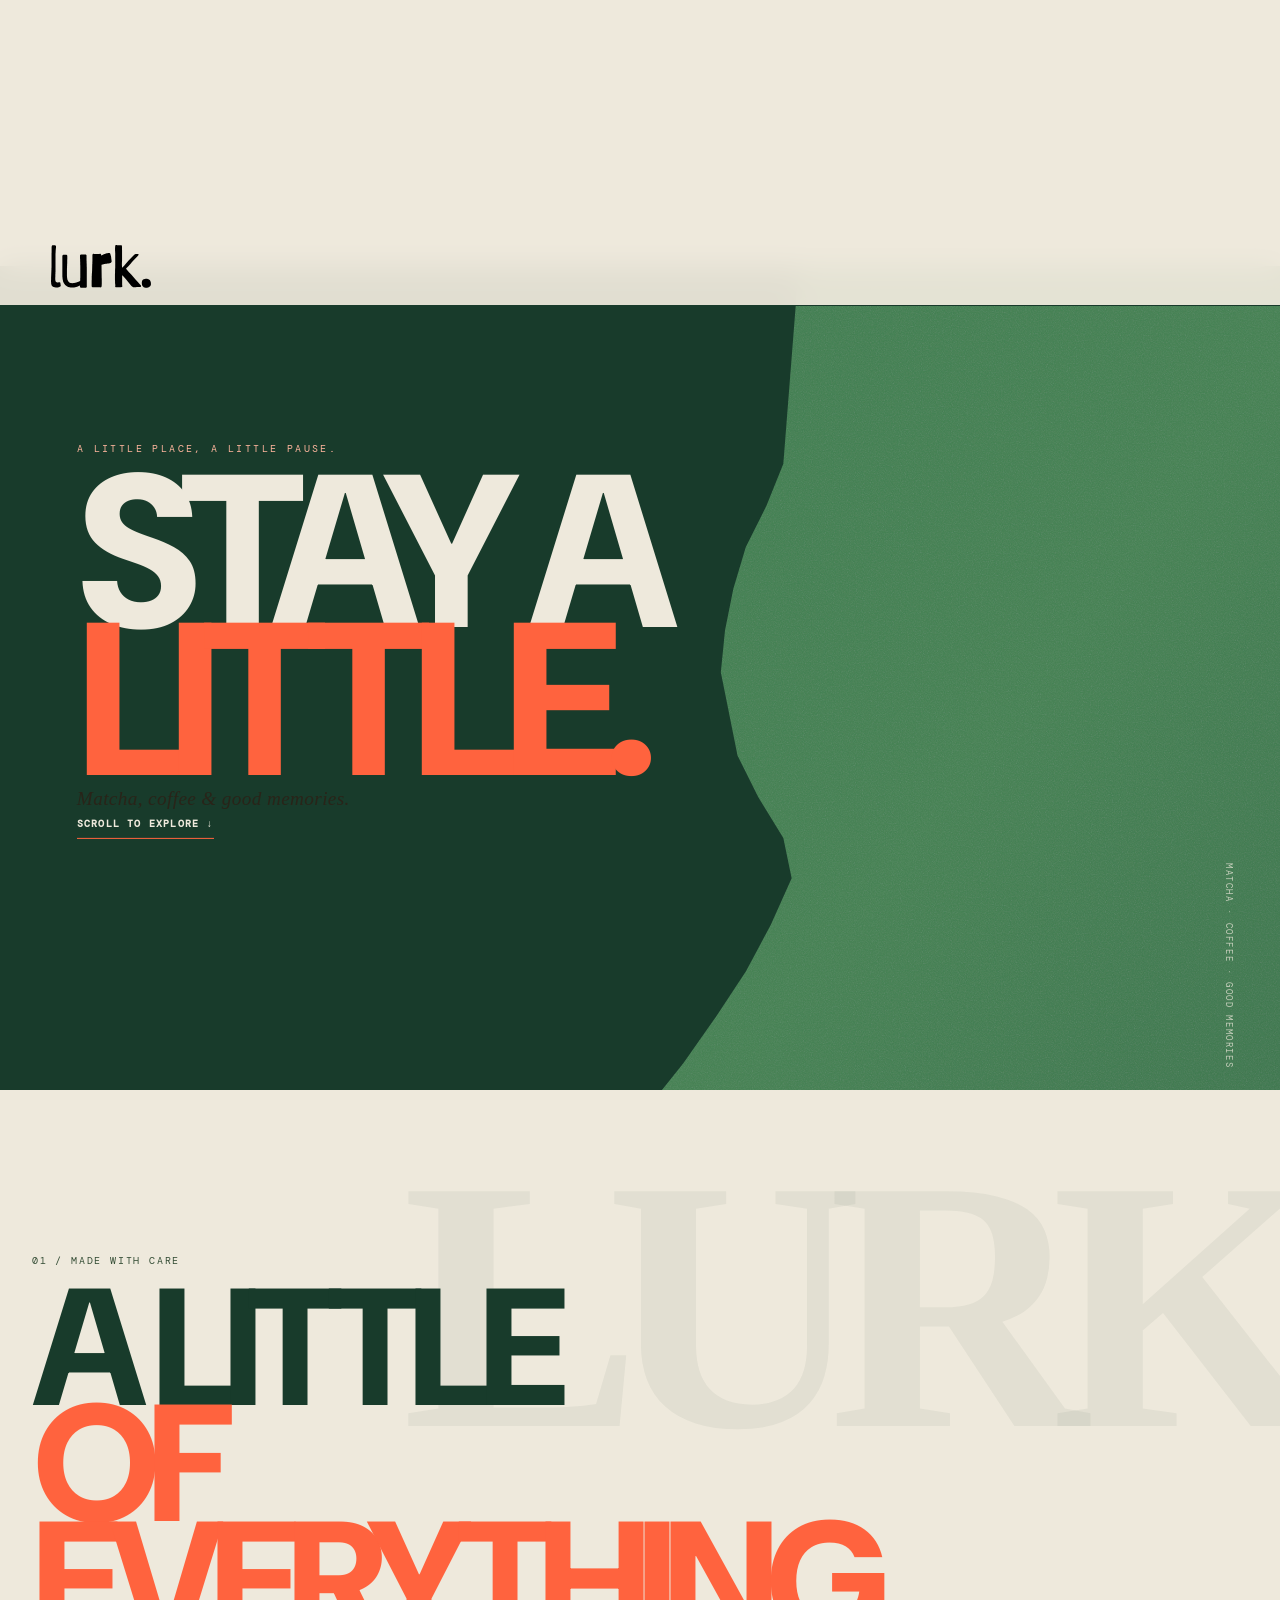
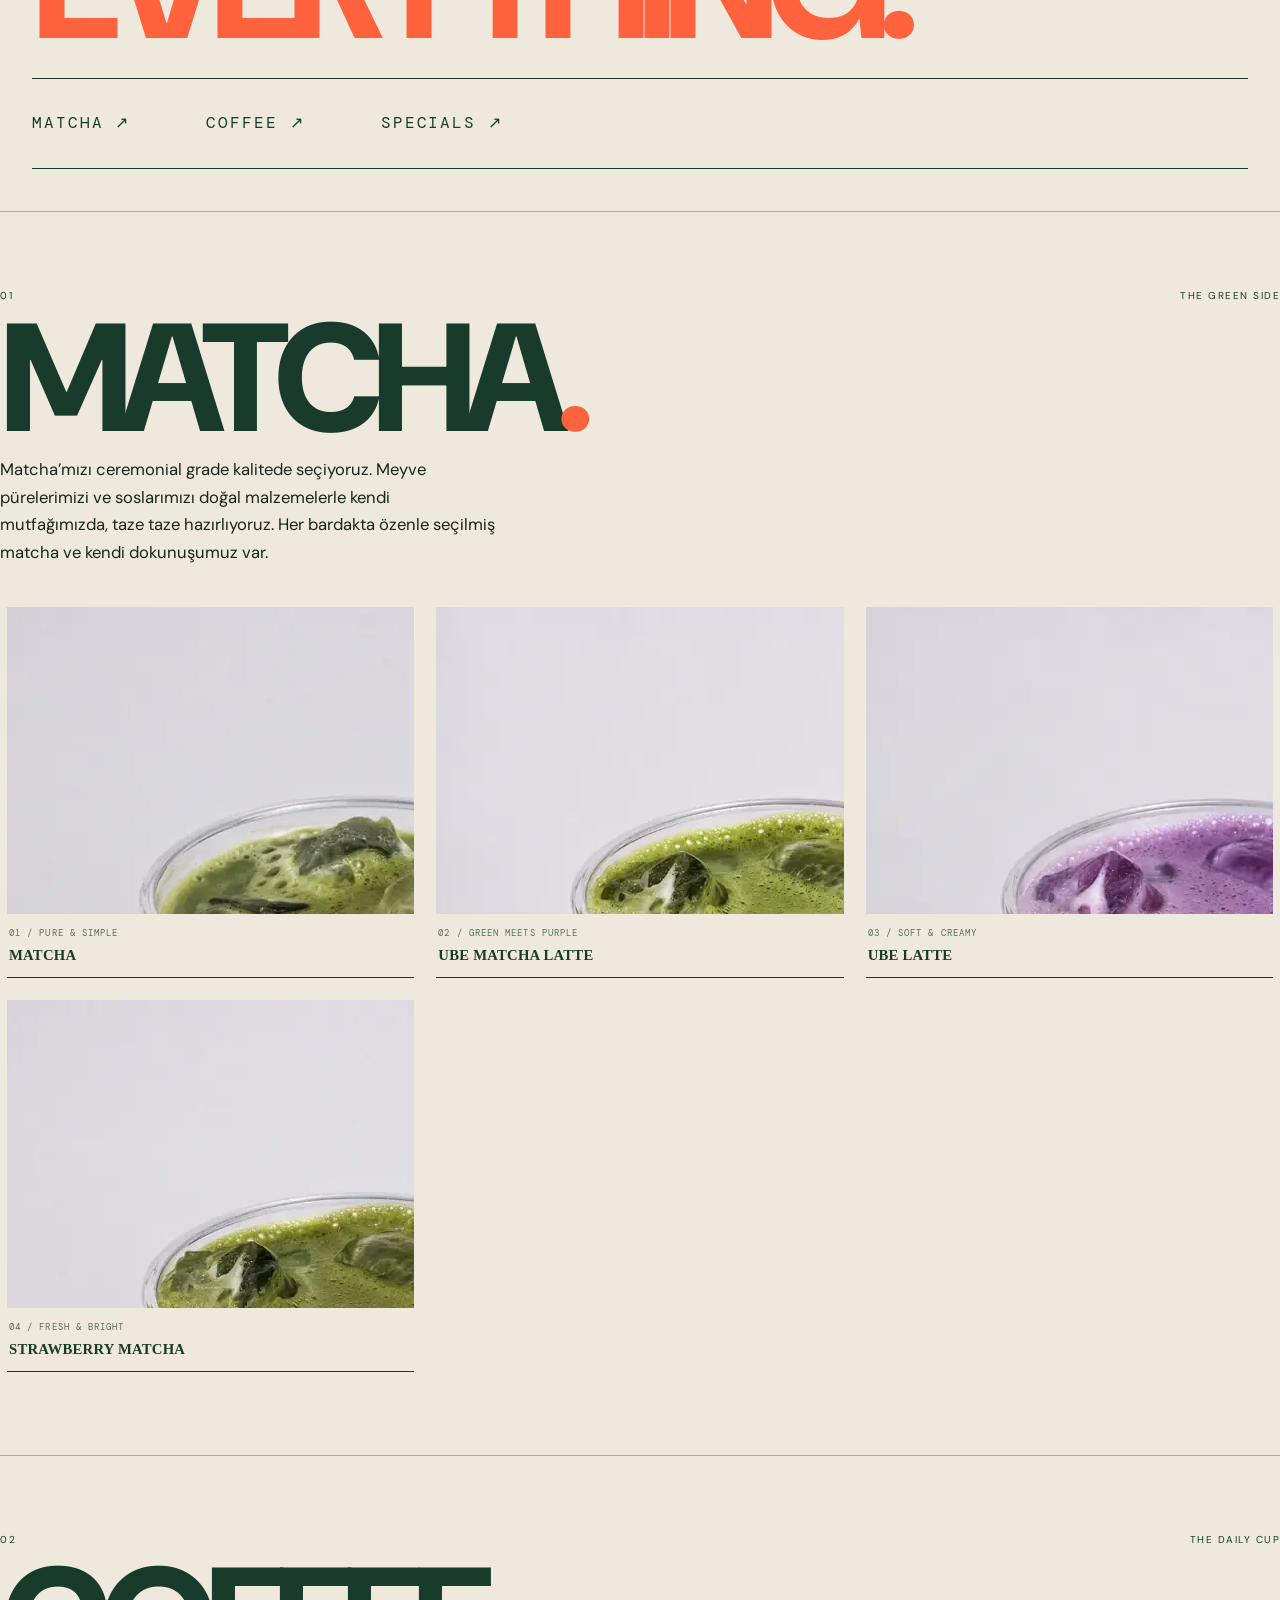
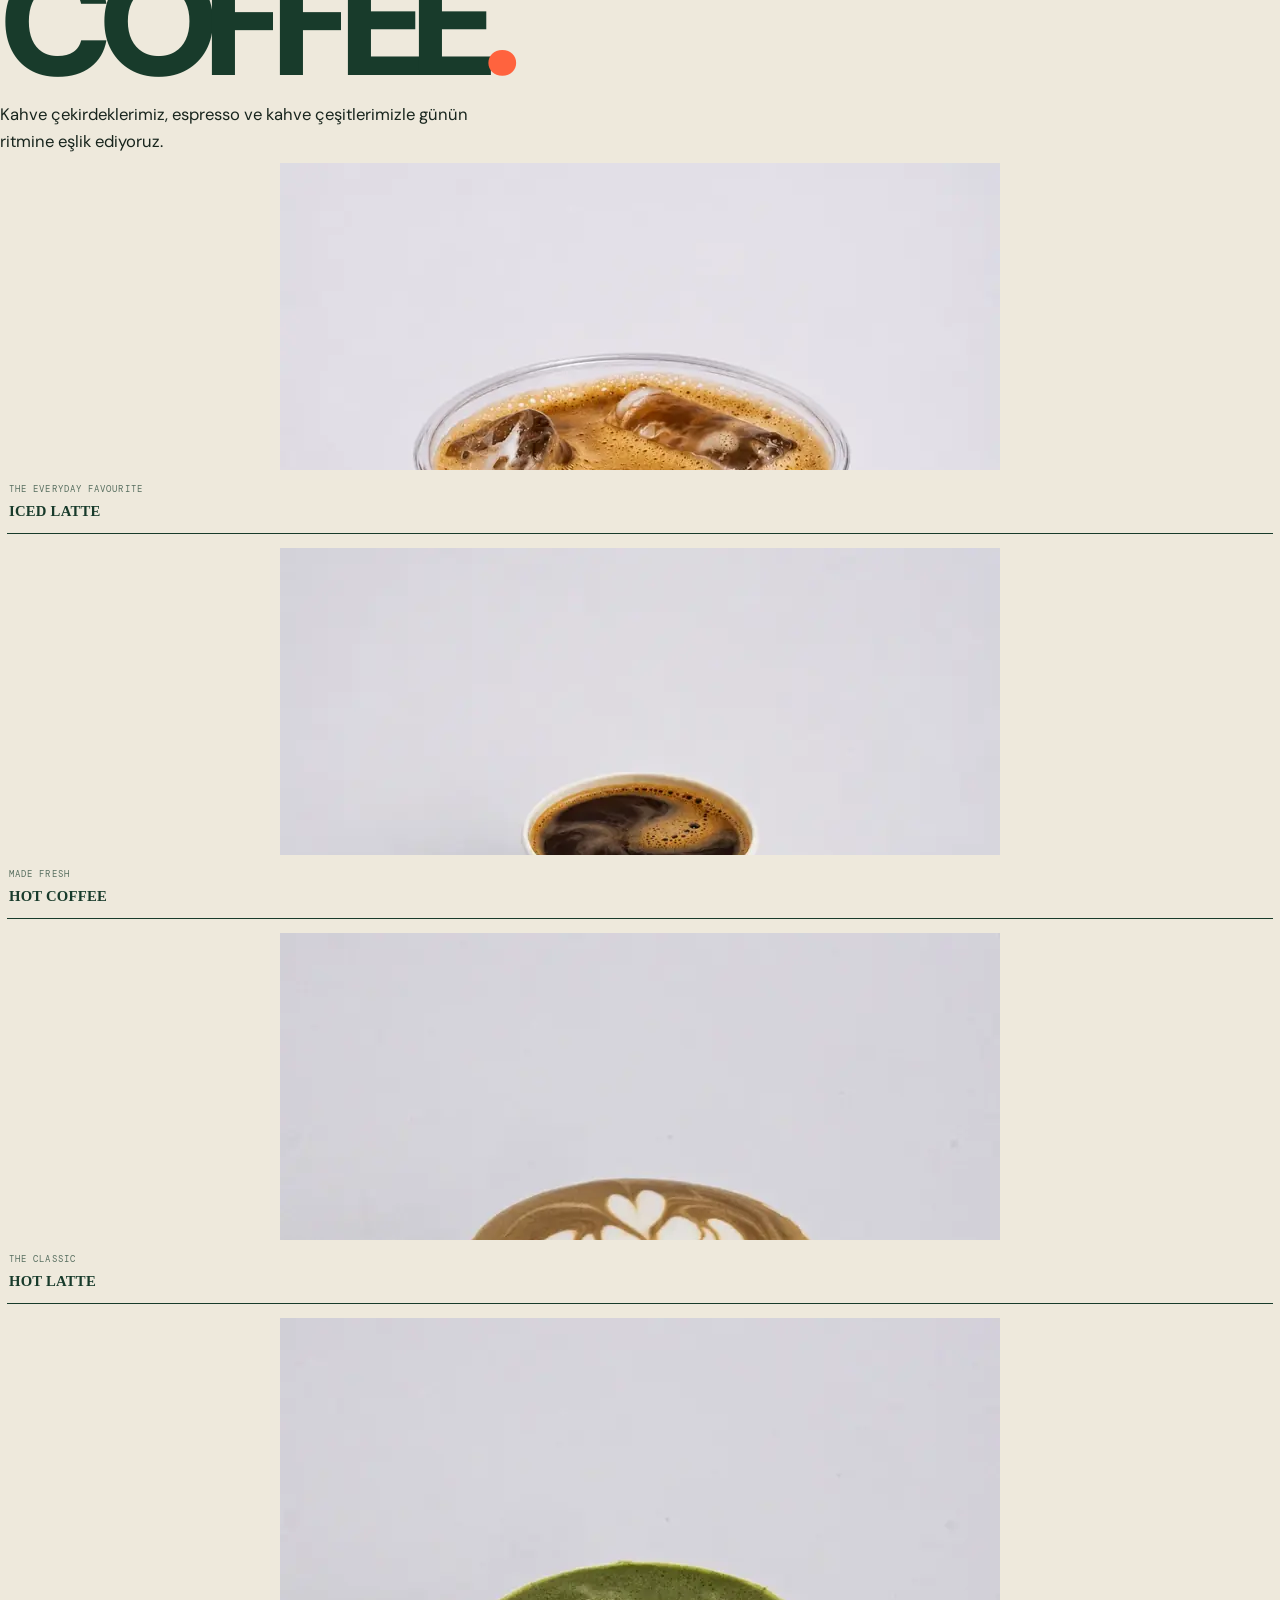
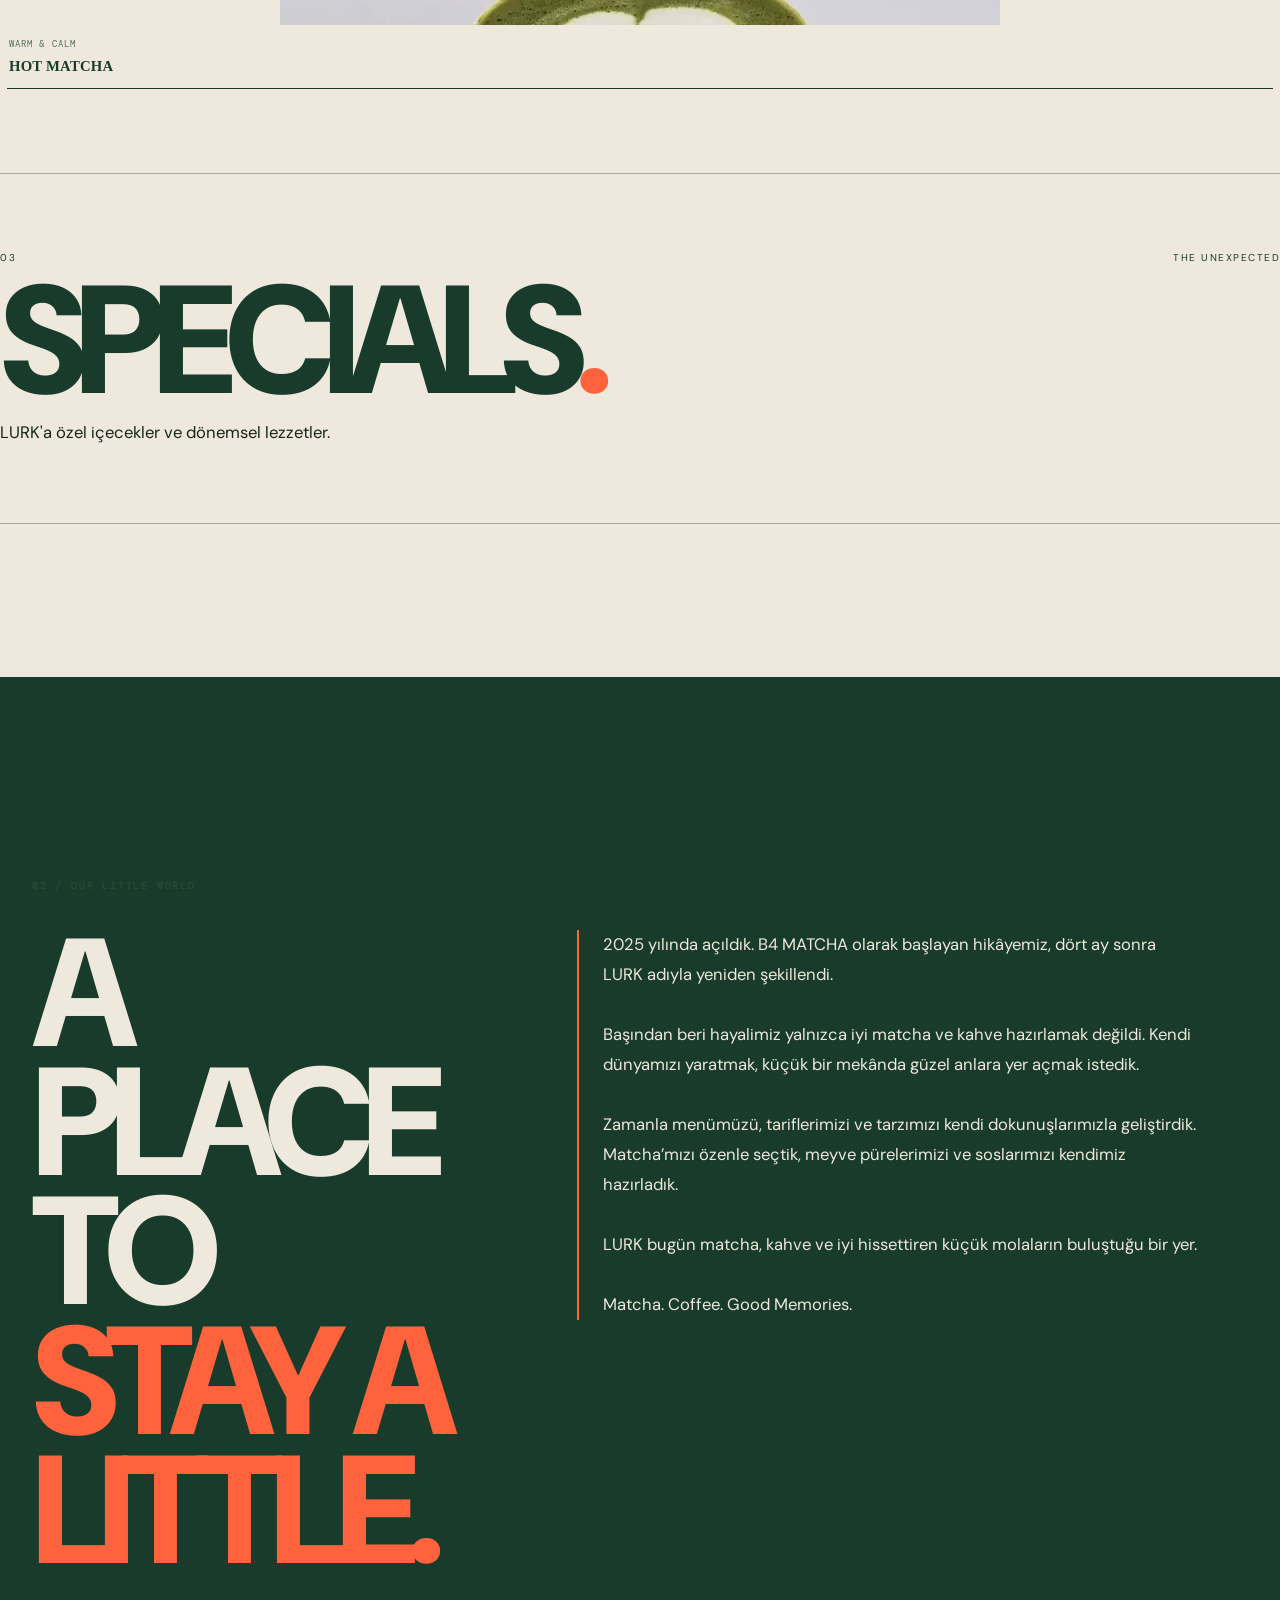
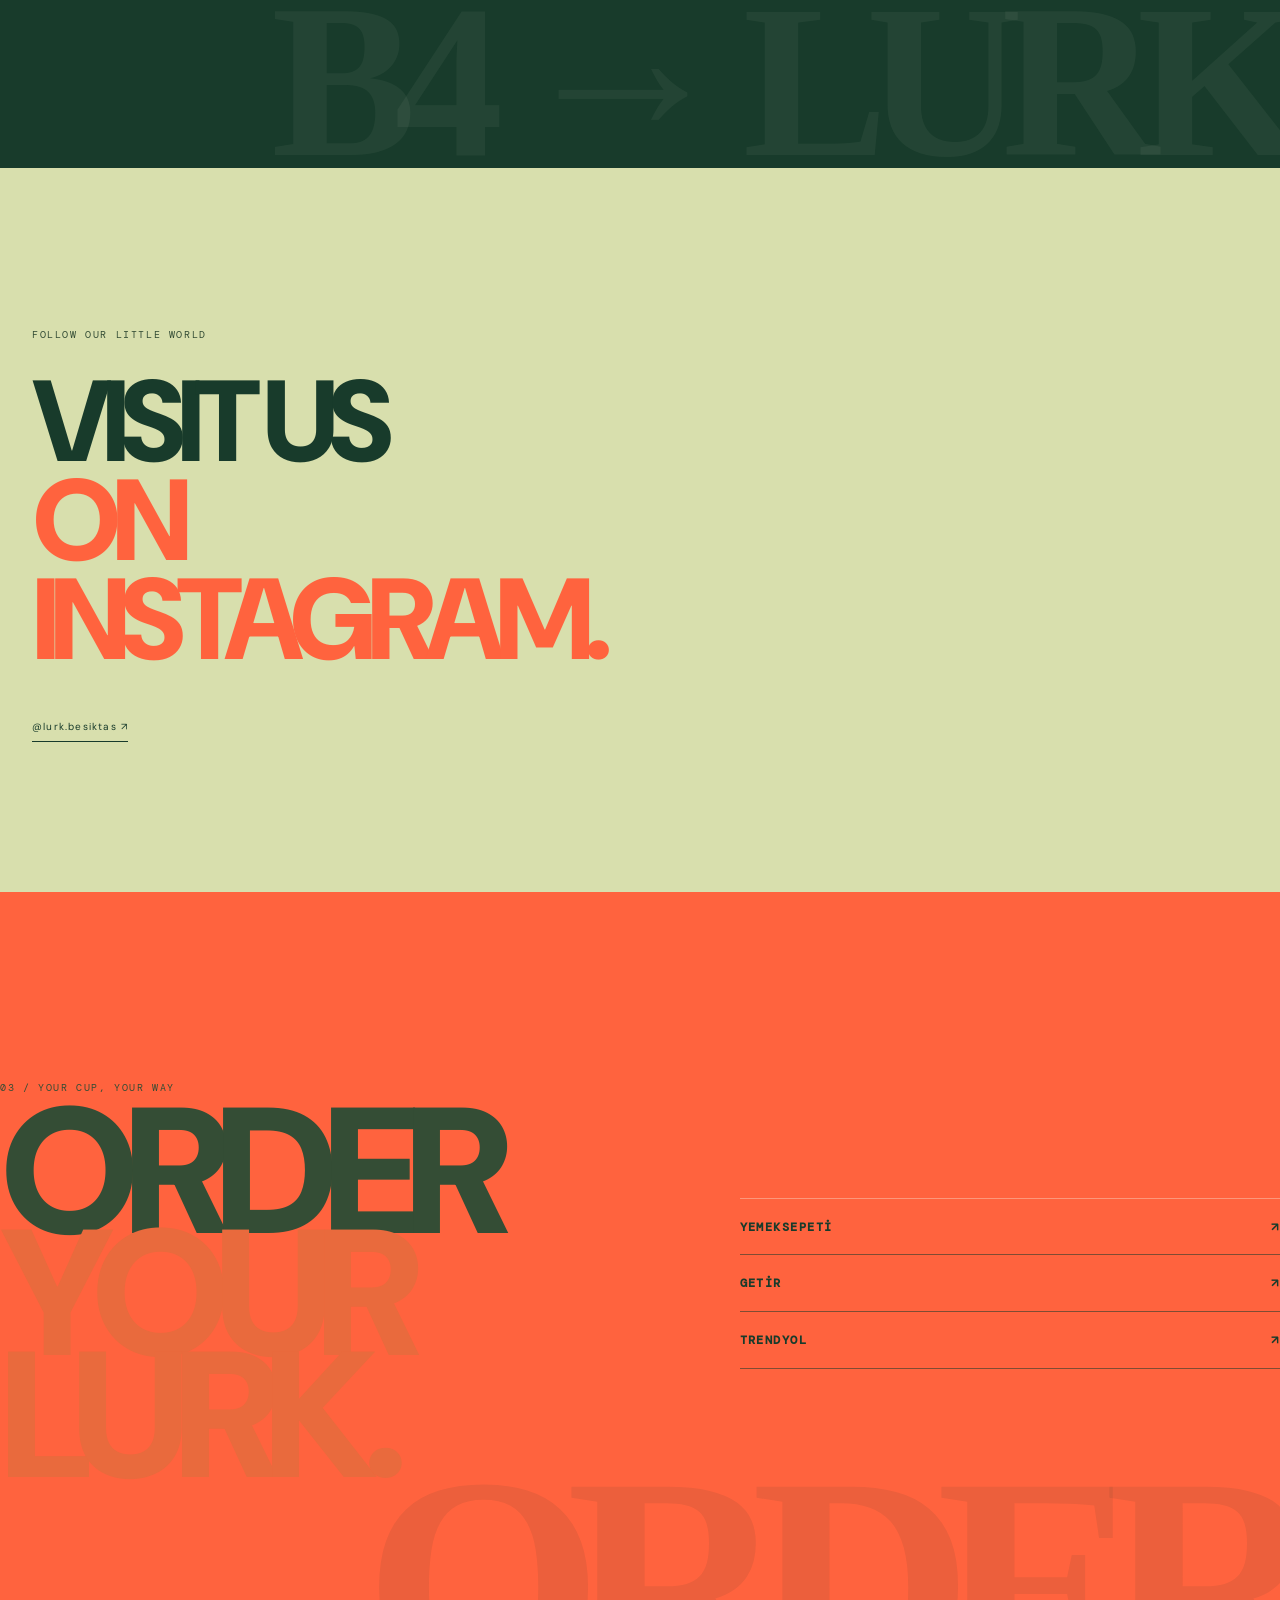
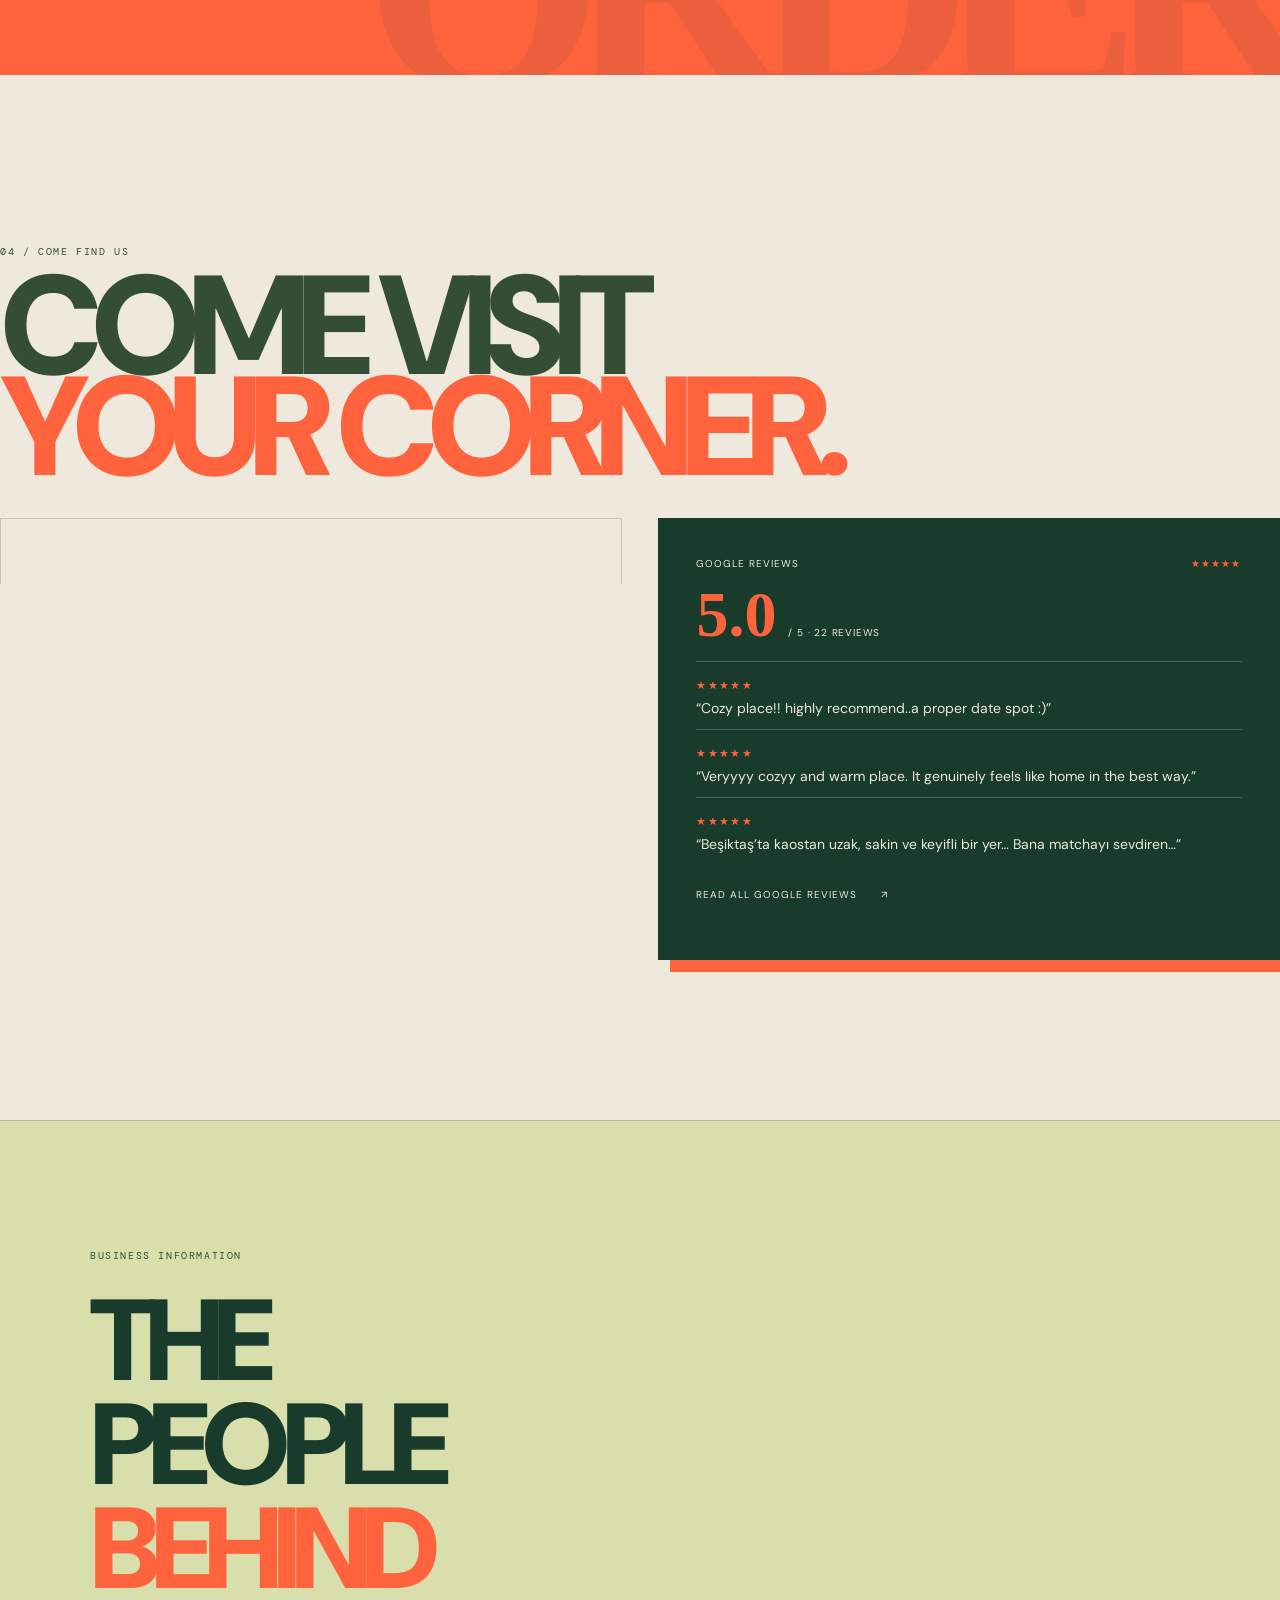
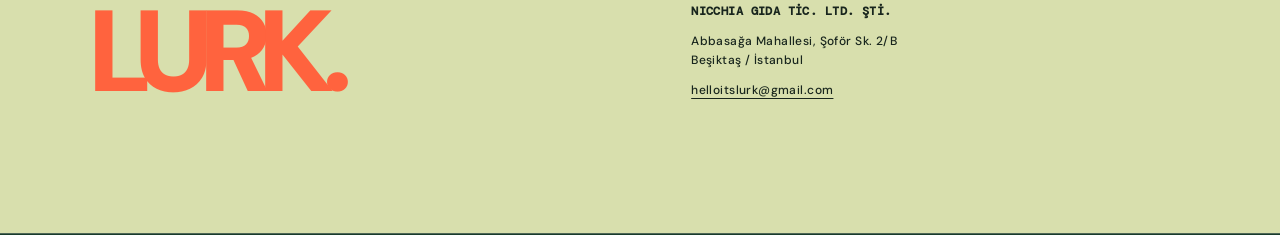
==== index.html @ d4c25ae4 "Add real LURK drink photography to menu" ====
<!doctype html><html lang="tr"><head><meta charset="UTF-8"><meta name="viewport" content="width=device-width, initial-scale=1.0"><meta name="theme-color" content="#f2eadb"><meta name="description" content="LURK Coffee. Matcha, kahve ve iyi anlar için küçük bir mola."><title>LURK · MATCHA · COFFEE · GOOD MEMORIES</title><link rel="icon" type="image/svg+xml" href="/assets/lurk-logo.svg"><link rel="preconnect" href="https://fonts.googleapis.com"><link rel="preconnect" href="https://fonts.gstatic.com" crossorigin><link href="https://fonts.googleapis.com/css2?family=DM+Mono:wght@400;500&family=DM+Sans:wght@400;500;600;700;800;900&display=swap" rel="stylesheet"><link rel="stylesheet" href="styles.css?v=product-photos-20261115"><script src="app.js" defer></script></head><body class="home-page one-page-site"><header class="site-header"><a class="site-brand" href="#home"><img src="assets/lurk-logo.svg" alt="LURK"></a><button class="site-menu-toggle" aria-expanded="false" aria-label="Menüyü aç">☰</button><nav class="site-nav"><a href="#home">HOME</a><a href="#menu">MENU</a><a href="#our-world">OUR LITTLE WORLD</a><a href="#order">ORDER</a><a href="#visit-us">VISIT US</a></nav></header><main>
<section id="home" class="poster-hero scroll-section" aria-label="LURK Coffee poster">
 <img class="poster-artwork" src="/assets/lurk-poster-clean.svg?v=3" alt="LURK Coffee poster">
 <div class="poster-intro-copy"><p class="eyebrow">A LITTLE PLACE, A LITTLE PAUSE.</p><h1>STAY A<br><em>LITTLE.</em></h1><p class="poster-tagline">Matcha, coffee &amp; good memories.</p><a class="scroll-cue" href="#menu">SCROLL TO EXPLORE ↓</a></div>
</section>
<section id="menu" class="scroll-section menu-scroll-section">
 <div class="wrap">
  <p class="eyebrow">01 / MADE WITH CARE</p><h2 class="scroll-section-title">A LITTLE<br><em>OF EVERYTHING.</em></h2>
  <nav class="menu-subnav"><a href="#matcha">MATCHA ↗</a><a href="#coffee">COFFEE ↗</a><a href="#specials">SPECIALS ↗</a></nav>
  <div id="matcha" class="menu-category menu-matcha"><div class="menu-category-top"><span>01</span><span>THE GREEN SIDE</span></div><h3>MATCHA<span>.</span></h3><p>Matcha’mızı ceremonial grade kalitede seçiyoruz. Meyve pürelerimizi ve soslarımızı doğal malzemelerle kendi mutfağımızda, taze taze hazırlıyoruz. Her bardakta özenle seçilmiş matcha ve kendi dokunuşumuz var.</p><div class="drink-grid"><article class="drink-card drink-matcha"><div class="drink-art drink-photo"><img src="assets/matcha-iced.webp" alt="LURK iced matcha"></div><div class="drink-card-meta"><span>01 / PURE & SIMPLE</span><strong>MATCHA</strong></div></article><article class="drink-card drink-ube-matcha"><div class="drink-art drink-photo"><img src="assets/ube-matcha-latte.webp" alt="Green and purple UBE MATCHA LATTE"></div><div class="drink-card-meta"><span>02 / GREEN MEETS PURPLE</span><strong>UBE MATCHA LATTE</strong></div></article><article class="drink-card drink-ube"><div class="drink-art drink-photo"><img src="assets/ube-latte.webp" alt="Purple UBE LATTE"></div><div class="drink-card-meta"><span>03 / SOFT & CREAMY</span><strong>UBE LATTE</strong></div></article><article class="drink-card drink-berry"><div class="drink-art drink-photo"><img src="assets/strawberry-matcha.webp" alt="Strawberry matcha"></div><div class="drink-card-meta"><span>04 / FRESH & BRIGHT</span><strong>STRAWBERRY MATCHA</strong></div></article></div></div>
  <div id="coffee" class="menu-category menu-coffee"><div class="menu-category-top"><span>02</span><span>THE DAILY CUP</span></div><h3>COFFEE<span>.</span></h3><p>Kahve çekirdeklerimiz, espresso ve kahve çeşitlerimizle günün ritmine eşlik ediyoruz.</p><div class="coffee-photo-grid"><article class="drink-card"><div class="drink-art drink-photo"><img src="assets/iced-latte.webp" alt="LURK iced latte"></div><div class="drink-card-meta"><span>THE EVERYDAY FAVOURITE</span><strong>ICED LATTE</strong></div></article><article class="drink-card"><div class="drink-art drink-photo"><img src="assets/coffee-hot.webp" alt="LURK hot coffee"></div><div class="drink-card-meta"><span>MADE FRESH</span><strong>HOT COFFEE</strong></div></article><article class="drink-card"><div class="drink-art drink-photo"><img src="assets/latte-art.webp" alt="LURK hot latte with latte art"></div><div class="drink-card-meta"><span>THE CLASSIC</span><strong>HOT LATTE</strong></div></article><article class="drink-card"><div class="drink-art drink-photo"><img src="assets/matcha-hot.webp" alt="LURK hot matcha"></div><div class="drink-card-meta"><span>WARM & CALM</span><strong>HOT MATCHA</strong></div></article></div></div>
  <div id="specials" class="menu-category menu-specials"><div class="menu-category-top"><span>03</span><span>THE UNEXPECTED</span></div><h3>SPECIALS<span>.</span></h3><p>LURK'a özel içecekler ve dönemsel lezzetler.</p></div>
 </div>
</section>
<section id="our-world" class="scroll-section story-section">
 <div class="wrap story-layout"><p class="eyebrow">02 / OUR LITTLE WORLD</p><h2>A PLACE TO<br><em>STAY A LITTLE.</em></h2><p class="story-placeholder">2025 yılında açıldık. B4 MATCHA olarak başlayan hikâyemiz, dört ay sonra LURK adıyla yeniden şekillendi.<br><br>Başından beri hayalimiz yalnızca iyi matcha ve kahve hazırlamak değildi. Kendi dünyamızı yaratmak, küçük bir mekânda güzel anlara yer açmak istedik.<br><br>Zamanla menümüzü, tariflerimizi ve tarzımızı kendi dokunuşlarımızla geliştirdik. Matcha’mızı özenle seçtik, meyve pürelerimizi ve soslarımızı kendimiz hazırladık.<br><br>LURK bugün matcha, kahve ve iyi hissettiren küçük molaların buluştuğu bir yer.<br><br>Matcha. Coffee. Good Memories.</p></div>
</section>
<section class="instagram-section"><div class="wrap instagram-layout"><div class="instagram-heading"><p class="eyebrow">FOLLOW OUR LITTLE WORLD</p><h2>VISIT US<br><em>ON INSTAGRAM.</em></h2><a class="instagram-profile-link" href="https://www.instagram.com/lurk.besiktas/" target="_blank" rel="noopener">@lurk.besiktas ↗</a></div><div class="instagram-embed-wrap"><blockquote class="instagram-media" data-instgrm-permalink="https://www.instagram.com/lurk.besiktas/" data-instgrm-version="14" style="background:#f7f5ed;border:0;border-radius:0;box-shadow:none;margin:0 auto;max-width:540px;min-width:280px;width:100%;"></blockquote></div></div></section>
<section id="order" class="scroll-section order-section"><div class="wrap order-layout"><div><p class="eyebrow">03 / YOUR CUP, YOUR WAY</p><h2>ORDER<br><em>YOUR LURK.</em></h2></div><div class="order-links"><a href="https://yemek.go.link/3uSQT" target="_blank" rel="noopener noreferrer" aria-label="Yemeksepeti üzerinden sipariş ver">YEMEKSEPETİ <span>↗</span></a><a href="https://tgoyemek.com/restoranlar/460733#ube" target="_blank" rel="noopener noreferrer" aria-label="Getir sipariş bağlantısı">GETİR <span>↗</span></a><a href="https://tgoyemek.com/restoranlar/460733#ube" target="_blank" rel="noopener noreferrer" aria-label="Trendyol sipariş bağlantısı">TRENDYOL <span>↗</span></a></div></div></section>
<section id="visit-us" class="scroll-section visit-section"><div class="wrap visit-inner"><div><p class="eyebrow">04 / COME FIND US</p><h2>COME VISIT<br><em>YOUR CORNER.</em></h2></div><div class="visit-map-wrap"><iframe class="visit-map" src="https://www.google.com/maps/embed?pb=!1m18!1m12!1m3!1d3008.9496430198515!2d29.0058716!3d41.0482303!2m3!1f0!2f0!3f0!3m2!1i1024!2i768!4f13.1!3m3!1m2!1s0x14cab74cf4e94831%3A0x90300fad2f50d46e!2slurk.!5e0!3m2!1str!2str!4v1794666336131!5m2!1str!2str" title="LURK Google Maps konumu" width="600" height="450" style="border:0;" allowfullscreen loading="lazy" referrerpolicy="strict-origin-when-cross-origin"></iframe></div><div class="visit-reviews"><div class="visit-reviews-top"><span>GOOGLE REVIEWS</span><span>★★★★★</span></div><div class="visit-rating"><strong>5.0</strong><span>/ 5 · 22 REVIEWS</span></div><div class="visit-review-quote"><span>★★★★★</span><p>“Cozy place!! highly recommend..a proper date spot :)”</p></div><div class="visit-review-quote"><span>★★★★★</span><p>“Veryyyy cozyy and warm place. It genuinely feels like home in the best way.”</p></div><div class="visit-review-quote"><span>★★★★★</span><p>“Beşiktaş’ta kaostan uzak, sakin ve keyifli bir yer… Bana matchayı sevdiren…”</p></div><a href="https://maps.app.goo.gl/9o37UaHXQUwX8cAF8?g_st=ic" target="_blank" rel="noopener noreferrer" class="visit-link">READ ALL GOOGLE REVIEWS <span>↗</span></a></div></div></section>
<section class="business-info-section"><div class="business-info-inner"><p class="eyebrow">BUSINESS INFORMATION</p><h2>THE PEOPLE<br><em>BEHIND LURK.</em></h2><div class="business-info-details"><strong>NICCHIA GIDA TİC. LTD. ŞTİ.</strong><span>Abbasağa Mahallesi, Şoför Sk. 2/B<br>Beşiktaş / İstanbul</span><a href="mailto:helloitslurk@gmail.com">helloitslurk@gmail.com</a></div></div></section></main><footer class="site-footer"><a href="#home"><img src="assets/lurk-logo.svg" alt="LURK"></a><span>MATCHA · COFFEE · GOOD MEMORIES</span><span>© 2026 LURK. ALL RIGHTS RESERVED.</span></footer><script async src="https://www.instagram.com/embed.js"></script></body></html>
---- styles.css ----
:root{--paper:#f2eadb;--ink:#20251b;--orange:#ef653b;--green:#425b3b;--lime:#c8d77b;--line:rgba(32,37,27,.24);--font:'DM Sans',sans-serif;--mono:'DM Mono',monospace}*{box-sizing:border-box}html{scroll-behavior:smooth}body{margin:0;background:var(--paper);color:var(--ink);font-family:var(--font)}a{color:inherit;text-decoration:none}.wrap{width:min(1280px,calc(100% - 64px));margin:auto}.announcement{height:30px;background:var(--green);color:var(--paper);display:flex;align-items:center;justify-content:space-between;padding:0 32px;font:10px var(--mono);letter-spacing:.12em}.nav{height:88px;display:flex;align-items:center;justify-content:space-between;border-bottom:1px solid var(--line)}.wordmark{font-size:37px;font-weight:900;letter-spacing:-.09em;line-height:1}.wordmark span{font:10px var(--mono);vertical-align:top;letter-spacing:0;margin-left:4px}.nav nav{display:flex;gap:34px}.nav nav a,.nav-cta{font:10px var(--mono);letter-spacing:.1em}.nav nav a:hover,.text-link:hover{color:var(--orange)}.nav-cta{border:1px solid var(--ink);padding:13px 16px;border-radius:30px}.nav-cta span{margin-left:15px}.menu-toggle{display:none;background:none;border:0;font-size:22px}.hero{min-height:650px;display:grid;grid-template-columns:1fr 1fr;position:relative;align-items:center;padding-top:42px;padding-bottom:65px}.hero-copy{position:relative;z-index:2}.eyebrow{font:10px var(--mono);letter-spacing:.12em}.dot{display:inline-block;width:8px;height:8px;border-radius:50%;background:var(--orange);margin-right:8px}.hero h1{font-size:clamp(90px,14vw,190px);line-height:.76;letter-spacing:-.105em;margin:45px 0 48px;font-weight:900}.hero h1 em,.section-head h2 em,.manifesto h2 em,.visit-inner h2 em{font-family:Georgia,serif;font-weight:400;letter-spacing:-.09em}.hero-bottom{display:flex;align-items:center;gap:70px}.hero-bottom p{font-size:14px;line-height:1.55}.round-link,.arrow-circle{display:grid;place-items:center;border:1px solid var(--ink);border-radius:50%;width:46px;height:46px;font-size:20px;transition:.2s}.round-link:hover,.arrow-circle:hover{background:var(--ink);color:var(--paper)}.hero-art{height:510px;position:relative;background:var(--orange);overflow:hidden;border-radius:48% 48% 4px 4px;display:grid;place-items:center;transform:rotate(2deg)}.sun{position:absolute;width:310px;height:310px;border-radius:50%;background:var(--lime);top:55px;right:45px}.cup-shadow{position:absolute;width:300px;height:90px;border-radius:50%;background:rgba(32,37,27,.17);bottom:80px;left:50%;transform:translateX(-50%)}.cup{position:absolute;width:220px;height:260px;background:#f8f1e5;border-radius:18px 18px 65px 65px;bottom:115px;left:50%;transform:translateX(-50%) rotate(-7deg);box-shadow:inset -18px 0 rgba(32,37,27,.07),12px 18px 0 rgba(32,37,27,.12);overflow:hidden}.cup:before{content:"";position:absolute;top:-10px;left:-8px;width:236px;height:28px;border-radius:50%;background:#fffaf0;border:3px solid var(--ink);z-index:2}.cup-liquid{position:absolute;top:15px;left:0;width:100%;height:80px;background:#91a75c;border-radius:0 0 50% 50%}.cup-logo{position:absolute;top:125px;width:100%;text-align:center;font-size:35px;font-weight:900;letter-spacing:-.09em}.straw{position:absolute;width:13px;height:230px;background:var(--green);top:72px;left:52%;transform:rotate(9deg);border:3px solid var(--paper);z-index:3}.art-sticker{position:absolute;background:var(--paper);border:1px solid var(--ink);border-radius:50%;width:95px;height:95px;display:grid;place-items:center;text-align:center;font:11px var(--mono);line-height:1.2;z-index:4}.sticker-top{top:40px;left:35px;transform:rotate(-13deg)}.sticker-bottom{bottom:30px;right:25px;transform:rotate(12deg);background:var(--lime)}.art-caption{position:absolute;bottom:35px;left:28px;font:10px var(--mono);letter-spacing:.1em;line-height:1.5}.hero-index{position:absolute;bottom:18px;left:0;right:0;display:flex;justify-content:space-between;font:9px var(--mono);letter-spacing:.1em}.ticker{overflow:hidden;background:var(--green);color:var(--paper);padding:17px 0;white-space:nowrap}.ticker-track{font-size:13px;font-weight:700;letter-spacing:.1em;min-width:max-content;animation:marquee 26s linear infinite}@keyframes marquee{to{transform:translateX(-30%)}}.intro{padding-top:140px;padding-bottom:145px}.intro-content{display:grid;grid-template-columns:1.3fr .7fr;align-items:end;gap:50px}.intro h2,.section-head h2,.visit-inner h2{font-size:clamp(56px,8vw,105px);line-height:.88;letter-spacing:-.09em;margin:35px 0 0}.intro h2 span{color:var(--orange)}.intro-text{font-size:19px;line-height:1.5;max-width:390px;margin:0 0 30px}.text-link{font:10px var(--mono);letter-spacing:.12em;border-bottom:1px solid var(--ink);padding-bottom:10px}.text-link span{margin-left:20px}.menu-section{background:#e6dfce;padding:110px 0 95px}.section-head{display:flex;align-items:end;justify-content:space-between;margin-bottom:55px}.section-head h2{margin-top:30px}.section-note{font-size:13px;line-height:1.6;margin:0 5% 8px 0}.menu-grid{display:grid;grid-template-columns:repeat(3,1fr);gap:18px}.menu-card{border:1px solid var(--line);padding:13px}.card-top,.card-bottom{display:flex;justify-content:space-between;align-items:center}.card-top{font:9px var(--mono);letter-spacing:.1em}.product-visual{height:310px;position:relative;overflow:hidden;margin:13px 0;background:var(--lime);display:grid;place-items:center}.coffee-visual{background:#d8a47a}.special-visual{background:#e9a2a0}.matcha-bowl{width:185px;height:105px;background:#e8e1ce;border-radius:12px 12px 90px 90px;position:absolute;bottom:75px;box-shadow:0 20px 0 -8px rgba(32,37,27,.13)}.matcha-foam{position:absolute;top:-15px;left:0;width:100%;height:32px;border-radius:50%;background:#78914d;border:5px solid #e8e1ce}.visual-word{position:absolute;right:16px;top:18px;font-size:35px;line-height:.85;font-weight:900;letter-spacing:-.09em;text-align:right;opacity:.85}.coffee-glass,.berry-glass{height:205px;width:125px;border:5px solid rgba(255,255,255,.7);border-top:0;border-radius:8px 8px 35px 35px;position:absolute;bottom:58px;transform:rotate(-7deg);background:rgba(255,255,255,.22);overflow:hidden}.coffee-liquid{position:absolute;bottom:0;width:100%;height:70%;background:linear-gradient(#b77d4d,#573b2a);border-radius:0 0 28px 28px}.berry-glass{transform:rotate(8deg);border-color:#fff1dc}.berry-liquid{position:absolute;bottom:0;width:100%;height:78%;background:linear-gradient(#c85e62,#8c3749);border-radius:0 0 28px 28px}.berry{position:absolute;width:45px;height:45px;border-radius:50%;background:#8c3749;top:55px;left:65px}.berry-two{left:auto;right:55px;top:95px;background:#c85e62}.card-bottom{padding:8px 3px 4px}.card-bottom h3{font-size:13px;letter-spacing:.03em;margin:0 0 5px}.card-bottom p{font-size:11px;margin:0;opacity:.7}.arrow-circle{width:34px;height:34px;font-size:16px}.menu-footnote{text-align:center;font:10px var(--mono);margin:30px 0 0;letter-spacing:.04em}.manifesto{padding-top:150px;padding-bottom:155px;text-align:center;position:relative}.manifesto-mark{position:absolute;right:9%;top:110px;color:var(--orange);font-size:100px;font-weight:900;letter-spacing:-.12em;transform:rotate(12deg)}.manifesto h2{font-size:clamp(65px,10vw,130px);line-height:.82;letter-spacing:-.1em;margin:45px 0 28px}.manifesto-note{font:11px var(--mono);letter-spacing:.07em}.visit-section{background:var(--orange);padding:105px 0}.visit-inner{display:grid;grid-template-columns:1fr .7fr;gap:10%;align-items:center}.visit-inner h2{margin:35px 0 25px}.visit-copy{font-size:14px;line-height:1.6;max-width:340px}.visit-card{background:var(--paper);padding:35px;min-height:330px;position:relative}.visit-star{position:absolute;right:25px;top:18px;font-size:40px;color:var(--orange)}.visit-card h3{font-size:52px;line-height:.85;letter-spacing:-.08em;margin:35px 0 15px}.visit-card>p:not(.eyebrow){font-size:12px;max-width:240px;line-height:1.5}.visit-link{display:inline-block;font:10px var(--mono);letter-spacing:.1em;border-bottom:1px solid var(--ink);padding:12px 0;margin-top:10px}.visit-link span{margin-left:20px}.visit-card small{display:block;font:9px var(--mono);opacity:.6;margin-top:28px}.footer{height:100px;display:flex;align-items:center;justify-content:space-between}.footer>span,.footer>a:last-child{font:9px var(--mono);letter-spacing:.1em}.footer .wordmark{font-size:30px}@media(max-width:760px){.wrap{width:calc(100% - 36px)}.announcement{padding:0 18px;font-size:8px}.nav{height:70px}.nav nav,.nav-cta{display:none}.menu-toggle{display:block}.nav nav.open{display:flex;position:absolute;top:100px;left:0;right:0;background:var(--paper);z-index:10;padding:24px;flex-direction:column;border-bottom:1px solid var(--line)}.hero{grid-template-columns:1fr;padding-top:65px;min-height:auto;padding-bottom:65px}.hero h1{font-size:clamp(92px,22vw,150px);margin:38px 0}.hero-art{height:410px;margin-top:35px}.hero-index{bottom:15px}.hero-bottom{justify-content:space-between}.intro{padding:95px 0}.intro-content{grid-template-columns:1fr;gap:35px}.intro h2,.section-head h2,.visit-inner h2{font-size:clamp(58px,15vw,90px)}.intro-text{font-size:17px}.menu-section{padding:80px 0}.section-head{align-items:start;gap:20px;flex-direction:column}.menu-grid{grid-template-columns:1fr}.product-visual{height:290px}.menu-card{padding:12px}.manifesto{padding:110px 0}.manifesto h2{font-size:clamp(65px,16vw,105px)}.manifesto-mark{top:45px;right:4%;font-size:70px}.visit-section{padding:80px 0}.visit-inner{grid-template-columns:1fr;gap:40px}.visit-card{min-height:300px;padding:28px}.footer{height:auto;padding:28px 0;display:grid;grid-template-columns:1fr 1fr;gap:20px}.footer>*:nth-child(even){text-align:right}.footer>span{font-size:8px}}@media(prefers-reduced-motion:reduce){html{scroll-behavior:auto}.ticker-track{animation:none}}.brand-logo{display:block;width:158px;height:auto;max-height:none;object-fit:contain;object-position:left center;flex:0 0 auto}.nav .wordmark{display:flex;align-items:center;min-width:158px}.footer .brand-logo{width:120px;height:auto;max-height:none}.cup-logo{top:132px;display:flex;align-items:center;justify-content:center}.cup-logo img{width:116px;height:auto;max-height:none;object-fit:contain}.manifesto-mark{width:112px;height:auto}.manifesto-mark img{display:block;width:100%;height:auto}.footer .wordmark{font-size:0}@media(max-width:760px){.brand-logo{width:118px;height:auto;max-height:none}.nav .wordmark{min-width:118px}.footer .brand-logo{width:108px;height:auto;max-height:none}.cup-logo img{width:105px;height:auto;max-height:none}.manifesto-mark{width:78px}}

/* LURK poster collage homepage */
.poster-hero{padding:0 0 24px}
.poster-paper{position:relative;min-height:650px;overflow:hidden;background:#e9dfcd;border:1px solid rgba(32,37,27,.16);isolation:isolate}
.poster-paper:before{content:"";position:absolute;inset:0;background:radial-gradient(ellipse at 20% 20%,rgba(255,255,255,.5),transparent 45%),repeating-linear-gradient(0deg,rgba(46,37,25,.025) 0 1px,transparent 1px 4px);opacity:.65;z-index:-1}
.poster-logo{position:absolute;z-index:3;left:8%;top:5%;width:min(49%,570px);transform:rotate(-3deg)}
.poster-logo img{display:block;width:100%;height:auto;filter:drop-shadow(1px 2px 0 rgba(0,0,0,.08))}
.poster-menu{position:absolute;z-index:4;right:0;top:0;bottom:0;width:29%;padding:8% 4% 4% 5%;background:#425b3b;color:#f4ead9;clip-path:polygon(13% 0,100% 0,100% 100%,0 100%,8% 84%,2% 68%,9% 51%,0 34%,9% 18%);display:flex;flex-direction:column;justify-content:center;gap:15px;transform:rotate(.5deg)}
.poster-menu span{font-family:Georgia,serif;font-style:italic;font-size:clamp(21px,3.1vw,42px);line-height:1.1;white-space:nowrap;border-bottom:1px solid rgba(244,234,217,.7);padding-bottom:9px;transform:rotate(-4deg)}
.poster-menu small{font:9px var(--mono);letter-spacing:.1em;margin-top:20px;line-height:1.5}
.poster-store{position:absolute;left:-2%;bottom:-1%;width:75%;height:58%;background:#ef653b;clip-path:polygon(0 22%,15% 12%,26% 9%,38% 0,52% 5%,68% 2%,84% 10%,100% 17%,96% 100%,0 100%);overflow:hidden;filter:contrast(1.05)}
.poster-store:before{content:"";position:absolute;inset:0;background:repeating-linear-gradient(115deg,transparent 0 5px,rgba(255,241,218,.22) 5px 7px);opacity:.65}
.store-roof{position:absolute;left:13%;right:5%;top:12%;height:20%;background:#f6ead8;clip-path:polygon(0 45%,80% 0,100% 25%,100% 100%,0 100%);border-bottom:7px solid #20251b}
.store-sign{position:absolute;left:29%;top:28%;width:37%;height:13%;display:grid;place-items:center;background:#f4ead9;color:#ef653b;font-size:clamp(22px,3.4vw,46px);font-weight:900;letter-spacing:-.1em;transform:rotate(-4deg);z-index:2}
.store-awning{position:absolute;left:13%;right:5%;top:39%;height:8%;background:repeating-linear-gradient(90deg,#f4ead9 0 18px,#d8c9b3 18px 22px);border-top:3px solid #20251b;border-bottom:3px solid #20251b}
.store-front{position:absolute;left:13%;right:5%;top:47%;bottom:8%;display:flex;border:5px solid #f4ead9;background:#20251b}
.store-window{flex:1;background:repeating-linear-gradient(90deg,rgba(244,234,217,.12) 0 2px,transparent 2px 42px),linear-gradient(135deg,#354437,#1e2922);border-right:5px solid #f4ead9}
.store-door{width:23%;background:linear-gradient(90deg,#d5c8b2,#25362b 18%,#18241d 80%,#d5c8b2);border-right:5px solid #f4ead9;position:relative}
.store-door:after{content:"";position:absolute;right:12%;top:50%;width:5px;height:5px;border-radius:50%;background:#f4ead9}
.store-window.side{flex:.7}
.store-ground{position:absolute;left:0;right:0;bottom:0;height:9%;background:#f4ead9;clip-path:polygon(0 20%,100% 0,100% 100%,0 100%)}
.store-chair{position:absolute;bottom:3%;left:48%;width:8%;height:24%;border:5px solid #f4ead9;z-index:3;transform:rotate(-8deg)}
.store-chair i{position:absolute;left:-20%;right:-20%;bottom:22%;height:5px;background:#f4ead9}
.store-chair b{position:absolute;left:15%;right:15%;bottom:-18%;height:5px;background:#f4ead9}
.store-table{position:absolute;bottom:12%;left:59%;width:13%;height:5px;background:#f4ead9;z-index:3}
.store-table:after{content:"";position:absolute;left:45%;top:4px;width:5px;height:35px;background:#f4ead9}
.store-pot{position:absolute;bottom:5%;right:12%;width:34px;height:30px;background:#425b3b;border-radius:4px 4px 12px 12px;z-index:3}
.store-pot:before{content:"";position:absolute;bottom:24px;left:15px;width:5px;height:55px;background:#425b3b;transform:rotate(-18deg);box-shadow:13px 10px 0 #425b3b,-12px 18px 0 #425b3b}
.poster-arrow{position:absolute;z-index:3;left:7%;bottom:19%;font-size:clamp(45px,8vw,100px);font-weight:300;transform:rotate(-20deg);color:#20251b}
.poster-caption{position:absolute;z-index:4;left:5%;top:49%;font:10px var(--mono);letter-spacing:.13em;line-height:1.5;color:#f4ead9;mix-blend-mode:multiply}
.poster-meta{display:flex;justify-content:space-between;padding:12px 2px 0;font:9px var(--mono);letter-spacing:.1em}
.ticker{margin-top:0}
@media(max-width:760px){
 .poster-hero{padding-bottom:18px}
 .poster-paper{min-height:570px}
 .poster-logo{left:5%;top:8%;width:76%;transform:rotate(-4deg)}
 .poster-menu{width:38%;padding:8% 3% 5% 8%;gap:11px}
 .poster-menu span{font-size:clamp(17px,5vw,28px);padding-bottom:7px}
 .poster-menu small{font-size:7px;margin-top:8px}
 .poster-store{width:91%;height:47%;left:-7%}
 .poster-arrow{left:4%;bottom:18%;font-size:54px}
 .poster-caption{left:5%;top:57%;font-size:8px}
 .poster-meta{font-size:7px;gap:12px}
}
@media(max-width:420px){.poster-paper{min-height:500px}.poster-logo{width:73%;top:10%}.poster-menu{width:39%;gap:9px}.poster-menu span{font-size:17px}.poster-store{height:43%}}


/* Final poster artwork, with live navigation hotspots */
.poster-hero{position:relative;width:100%;max-width:none;margin:0;padding:0;line-height:0;overflow:hidden}
.poster-artwork{display:block;width:100%;height:auto;aspect-ratio:3/2;object-fit:cover}
.poster-hotspot{position:absolute;display:block;z-index:5;top:9.4%;height:7.5%;background:transparent;line-height:normal}
.poster-home{left:5.5%;width:15%}
.poster-menu-link{left:59.5%;width:8%}
.poster-world-link{left:69%;width:17%}
.poster-find-link{left:88%;width:9%}
.poster-hotspot:focus-visible{outline:2px solid var(--orange);outline-offset:2px;border-radius:4px}
@media(max-width:760px){
 .poster-artwork{width:100%;height:auto;aspect-ratio:3/2;object-fit:contain}
 .poster-hotspot{top:9.5%;height:8%}
 .poster-home{left:5%;width:18%}
 .poster-menu-link{left:59%;width:9%}
 .poster-world-link{left:68%;width:19%}
 .poster-find-link{left:87%;width:11%}
}


/* Hotfix: keep the poster as a normal, visible responsive image */
.poster-hero{display:block!important;position:relative!important;width:100%!important;height:auto!important;min-height:0!important;overflow:hidden!important;padding:0!important;margin:0!important;line-height:0!important;background:#e9dfcd}
.poster-artwork{display:block!important;position:relative!important;width:100%!important;max-width:100%!important;height:auto!important;min-height:0!important;aspect-ratio:auto!important;object-fit:contain!important;visibility:visible!important;opacity:1!important}
.poster-hotspot{line-height:1!important}


/* LURK website foundation: editorial sections and category navigation */
.category-intro{padding:clamp(76px,10vw,142px) 0}
.section-kicker{display:flex;justify-content:space-between;font:10px var(--mono);letter-spacing:.12em;border-bottom:1px solid var(--line);padding-bottom:14px}
.category-intro h1{font-size:clamp(64px,11vw,150px);line-height:.82;letter-spacing:-.105em;margin:42px 0 58px;font-weight:900}
.category-intro h1 em,.story-layout h2 em,.order-layout h2 em,.reviews-layout h2 em{font-family:Georgia,serif;font-weight:400;letter-spacing:-.09em}
.category-grid{display:grid;grid-template-columns:repeat(3,minmax(0,1fr));gap:14px}
.category-tile{min-height:clamp(260px,32vw,440px);padding:22px;position:relative;display:flex;flex-direction:column;justify-content:space-between;overflow:hidden;transition:transform .25s ease}
.category-tile:hover{transform:translateY(-6px)}
.category-matcha{background:#425b3b;color:#f2eadb}
.category-coffee{background:#d9a77e;color:#20251b}
.category-specials{background:#ef653b;color:#20251b}
.category-number,.category-caption{font:10px var(--mono);letter-spacing:.12em}
.category-name{font-size:clamp(38px,5.3vw,76px);font-weight:900;letter-spacing:-.09em;line-height:.9;overflow-wrap:anywhere}
.category-arrow{position:absolute;right:20px;top:16px;font-size:28px}
.category-detail{padding:clamp(70px,10vw,130px) 0;border-top:1px solid rgba(32,37,27,.16)}
.category-detail-matcha{background:#dfe5cd}
.category-detail-coffee{background:#e5d0bb}
.category-detail-specials{background:#f0c3ae}
.detail-layout{display:grid;grid-template-columns:1fr 2fr auto;gap:24px;align-items:end}
.detail-layout h2{font-size:clamp(60px,10vw,132px);line-height:.8;letter-spacing:-.1em;margin:0;font-weight:900}
.detail-layout h2 span{color:var(--orange)}
.detail-placeholder,.story-placeholder{font-size:14px;line-height:1.7;max-width:420px;margin:24px 0 0}
.detail-index{font:10px var(--mono);letter-spacing:.1em}
.story-section{padding:clamp(90px,12vw,160px) 0;background:#e7dfcf}
.story-layout{display:grid;grid-template-columns:1fr 1.4fr;gap:24px;align-items:start}
.story-layout h2,.reviews-layout h2{font-size:clamp(58px,9vw,118px);line-height:.85;letter-spacing:-.095em;margin:0}
.story-layout .story-placeholder{grid-column:2}
.order-section{background:#425b3b;color:#f2eadb;padding:clamp(75px,10vw,130px) 0}
.order-layout{display:grid;grid-template-columns:1fr 1fr;gap:50px;align-items:center}
.order-layout h2{font-size:clamp(60px,9vw,118px);line-height:.82;letter-spacing:-.095em;margin:30px 0 0}
.order-links{display:flex;flex-direction:column;border-top:1px solid rgba(242,234,219,.35)}
.order-links a{padding:22px 0;border-bottom:1px solid rgba(242,234,219,.35);display:flex;justify-content:space-between;font:12px var(--mono);letter-spacing:.1em}
.order-links a:hover{color:var(--lime)}
.order-links small{font:9px var(--mono);opacity:.65;margin-top:16px}
.reviews-section{padding:clamp(90px,12vw,150px) 0}
.reviews-layout h2{margin:35px 0 0}
.reviews-layout .story-placeholder{margin-left:auto}
.visit-section{scroll-margin-top:20px}
.category-detail,.story-section,.order-section,.reviews-section{scroll-margin-top:18px}
@media(max-width:760px){
 .category-intro{padding:75px 0}
 .section-kicker{font-size:8px}
 .category-intro h1{font-size:clamp(58px,16vw,92px);margin:35px 0}
 .category-grid{grid-template-columns:1fr;gap:10px}
 .category-tile{min-height:210px;padding:18px}
 .category-name{font-size:clamp(54px,14vw,78px)}
 .detail-layout{grid-template-columns:1fr;gap:22px}
 .detail-layout h2{font-size:clamp(64px,18vw,100px)}
 .detail-index{display:none}
 .story-layout{grid-template-columns:1fr;gap:28px}
 .story-layout h2,.reviews-layout h2{font-size:clamp(55px,15vw,88px)}
 .story-layout .story-placeholder{grid-column:1}
 .order-layout{grid-template-columns:1fr;gap:38px}
 .order-layout h2{font-size:clamp(62px,17vw,96px)}
 .reviews-layout .story-placeholder{margin-left:0}
}
@media(prefers-reduced-motion:reduce){.category-tile{transition:none}}


/* Menu is the parent section; Matcha, Coffee and Specials are its sub-sections */
.menu-section{padding:clamp(76px,10vw,140px) 0}
.menu-heading{font-size:clamp(76px,14vw,180px);line-height:.78;letter-spacing:-.11em;margin:44px 0 34px;font-weight:900}
.menu-heading>span,.menu-category h2>span{color:var(--orange)}
.menu-subnav{display:grid;grid-template-columns:repeat(3,1fr);border-top:1px solid var(--line);border-bottom:1px solid var(--line);margin-bottom:36px}
.menu-subnav a{padding:17px 12px 17px 0;font:10px var(--mono);letter-spacing:.1em}
.menu-subnav a:hover{color:var(--orange)}
.menu-category{padding:clamp(35px,6vw,76px);margin:0 0 14px;scroll-margin-top:20px}
.menu-matcha{background:#dfe5cd}
.menu-coffee{background:#e5d0bb}
.menu-specials{background:#f0c3ae}
.menu-category-top{display:flex;justify-content:space-between;font:10px var(--mono);letter-spacing:.12em}
.menu-category h2{font-size:clamp(58px,10vw,128px);line-height:.82;letter-spacing:-.1em;margin:55px 0 18px}
.menu-category p{font-size:14px;line-height:1.7;max-width:440px;margin:0}
@media(max-width:760px){
 .menu-section{padding:70px 0}
 .menu-heading{font-size:clamp(76px,20vw,120px);margin:38px 0 30px}
 .menu-subnav{grid-template-columns:1fr;gap:0}
 .menu-subnav a{padding:14px 0;border-bottom:1px solid var(--line)}
 .menu-subnav a:last-child{border-bottom:0}
 .menu-category{padding:28px 22px;min-height:230px}
 .menu-category h2{font-size:clamp(62px,17vw,96px);margin:52px 0 18px}
}

/* Multi-page LURK site navigation and page layouts */
.site-header{min-height:82px;padding:14px max(24px,calc((100% - 1280px)/2));display:flex;align-items:center;justify-content:space-between;gap:24px;border-bottom:1px solid var(--line);background:var(--paper)}
.site-brand img{display:block;width:125px;height:auto}.site-nav{display:flex;align-items:center;gap:clamp(12px,2.2vw,30px)}.site-nav a{font:10px var(--mono);letter-spacing:.08em;white-space:nowrap}.site-nav a:hover{color:var(--orange)}.site-menu-toggle{display:none;background:none;border:1px solid var(--ink);padding:8px 12px;font-size:18px;color:var(--ink)}
.inner-page{min-height:65vh}.menu-page{padding-top:clamp(70px,9vw,120px);padding-bottom:100px}.menu-page>h1,.inner-page h1{font-size:clamp(76px,14vw,180px);line-height:.8;letter-spacing:-.11em;margin:42px 0 38px;font-weight:900}.menu-page>h1 span{color:var(--orange)}
.home-intro{padding:clamp(90px,12vw,160px) 0}.home-intro h1{font-size:clamp(100px,18vw,230px);line-height:.72;letter-spacing:-.12em;margin:40px 0}.home-intro h1 em,.inner-page h1 em{font-family:Georgia,serif;font-weight:400;letter-spacing:-.09em}.home-intro>p:not(.eyebrow){font-size:18px}.home-shortcuts{display:flex;flex-wrap:wrap;gap:14px;margin-top:55px}.home-shortcuts a{border:1px solid var(--ink);border-radius:40px;padding:14px 18px;font:10px var(--mono);letter-spacing:.08em}.home-shortcuts a:hover{background:var(--ink);color:var(--paper)}
.story-section.inner-page{padding:clamp(90px,12vw,160px) 0;background:#e7dfcf}.story-layout{grid-template-columns:1fr 1.4fr}.story-layout h1{grid-column:2;margin:0}.story-layout .story-placeholder{grid-column:2}
.order-section.inner-page{min-height:70vh;display:flex;align-items:center}.order-layout h1,.reviews-layout h1,.visit-inner h1{font-size:clamp(60px,9vw,118px);line-height:.82;letter-spacing:-.095em;margin:30px 0 0}
.reviews-section.inner-page{padding:clamp(90px,12vw,150px) 0;min-height:70vh}.reviews-layout h1{margin:35px 0 0}
.visit-section.inner-page{min-height:70vh;display:flex;align-items:center}
.site-footer{min-height:100px;padding:24px max(24px,calc((100% - 1280px)/2));display:flex;align-items:center;justify-content:space-between;gap:20px}.site-footer img{width:110px;height:auto;display:block}.site-footer span{font:9px var(--mono);letter-spacing:.1em}
@media(max-width:850px){.site-header{min-height:70px;padding:12px 18px}.site-brand img{width:108px}.site-menu-toggle{display:block}.site-nav{display:none;position:absolute;z-index:20;top:70px;left:0;right:0;padding:22px 20px;background:var(--paper);border-bottom:1px solid var(--line);flex-direction:column;align-items:flex-start;gap:20px}.site-nav.open{display:flex}.site-nav a{font-size:11px}.story-layout{grid-template-columns:1fr;gap:24px}.story-layout h1,.story-layout .story-placeholder{grid-column:1}.home-shortcuts{flex-direction:column;align-items:flex-start}.site-footer{display:grid;grid-template-columns:1fr 1fr}.site-footer>*:nth-child(even){text-align:right}.site-footer span{font-size:8px}}


/* LURK visual direction C: botanical editorial + clean catalogue */
:root{--paper:#f7f5ed;--ink:#292419;--orange:#e96a3d;--green:#344d35;--lime:#d5e84a;--line:rgba(41,36,25,.2)}
body{background:var(--paper);color:var(--ink)}
.site-header{position:relative;background:rgba(247,245,237,.96);border-bottom:1px solid var(--line);min-height:78px}
.site-brand img{width:116px}
.site-nav a{font-size:9px;letter-spacing:.13em}.site-nav a:hover{color:#81952e}
.site-footer{background:var(--paper);border-top:1px solid var(--line);min-height:112px}.site-footer img{width:104px}
.eyebrow,.section-kicker,.menu-category-top{letter-spacing:.16em}
.ticker{background:var(--lime);color:var(--ink);padding:13px 0}.ticker-track{font-size:11px;letter-spacing:.16em}
.poster-hero{background:#dce2c9}.poster-artwork{width:100%;height:auto}
.home-intro{position:relative;isolation:isolate;padding-top:clamp(90px,12vw,160px);padding-bottom:clamp(90px,12vw,160px)}
.home-intro:before{content:"";position:absolute;z-index:-1;right:7%;top:12%;font-size:clamp(130px,24vw,320px);line-height:1;color:#dce5b6;transform:rotate(-13deg)}
.home-intro h1{font-size:clamp(90px,16vw,205px);color:var(--green)}.home-intro h1 em{color:var(--orange)}
.home-intro>p:not(.eyebrow){font-family:Georgia,serif;font-size:clamp(20px,2.5vw,30px);font-style:italic}
.home-shortcuts a{border-color:var(--green);color:var(--green);transition:background .2s,color .2s}.home-shortcuts a:hover{background:var(--green);color:var(--paper)}
.inner-page{position:relative}.menu-page{padding-top:clamp(65px,8vw,110px);padding-bottom:clamp(80px,10vw,130px)}
.menu-page>h1,.inner-page h1{color:var(--green);font-size:clamp(78px,13vw,166px)}.menu-page>h1 span{color:var(--orange)}
.menu-subnav{border-color:var(--line);margin:36px 0 28px}.menu-subnav a{font-size:10px;letter-spacing:.14em}.menu-subnav a:hover{color:#82962d}
.menu-category{position:relative;overflow:hidden;margin-bottom:18px;padding:clamp(30px,5vw,65px);min-height:310px;border:1px solid rgba(41,36,25,.08)}
.menu-category:after{content:"";position:absolute;right:4%;bottom:-22%;font-size:clamp(130px,22vw,270px);line-height:1;opacity:.12;pointer-events:none}
.menu-matcha{background:#e4e9d2}.menu-coffee{background:#eadbc8}.menu-specials{background:#f2d7c7}
.menu-category h2{position:relative;z-index:1;color:var(--green);font-size:clamp(65px,10vw,130px);margin:70px 0 20px}
.menu-category p{position:relative;z-index:1;max-width:470px;font-family:Georgia,serif;font-size:17px}
.story-section.inner-page{background:#e8eadb;padding:clamp(95px,12vw,165px) 0;overflow:hidden}
.story-section.inner-page:before{content:"";position:absolute;inset:0 0 0 52%;background:radial-gradient(ellipse at 50% 45%,rgba(116,135,74,.2),transparent 58%),linear-gradient(135deg,rgba(213,232,74,.15),transparent 60%);pointer-events:none}
.story-layout{position:relative}.story-layout h1{color:var(--green);font-size:clamp(60px,9vw,116px)}
.story-layout h1 em,.inner-page h1 em{color:var(--orange)}.story-placeholder{font-family:Georgia,serif;font-size:18px;max-width:480px}
.order-section.inner-page{background:var(--green);color:var(--paper);padding:clamp(80px,11vw,145px) 0}
.order-layout h1{color:var(--paper)}.order-layout h1 em{color:var(--lime)}
.order-links{border-color:rgba(247,245,237,.35)}.order-links a{padding:25px 0;font-size:12px;letter-spacing:.14em}.order-links a:hover{color:var(--lime)}.order-links small{color:var(--paper)}
.reviews-section.inner-page{background:#f1eee3;padding:clamp(95px,12vw,155px) 0}
.reviews-layout h1{color:var(--green);font-size:clamp(58px,8.5vw,112px)}.reviews-layout h1 em{color:var(--orange)}
.visit-section.inner-page{background:#e7ead8;padding:clamp(80px,10vw,135px) 0;overflow:hidden}
.visit-inner h1{color:var(--green);font-size:clamp(62px,9vw,116px)}.visit-inner h1 em{color:var(--orange)}
.visit-card{border:1px solid rgba(41,36,25,.15);background:var(--paper);box-shadow:10px 10px 0 rgba(52,77,53,.12)}
.visit-star{color:#9bae32}.visit-card h2{color:var(--green)}.visit-link{border-color:var(--green)}
@media(max-width:850px){
 .site-header{background:var(--paper)}.site-nav{background:var(--paper);box-shadow:0 14px 20px rgba(41,36,25,.08)}
 .menu-category{min-height:245px}.menu-category h2{margin-top:55px}
 .story-section.inner-page:before{inset:45% 0 0}.site-footer{padding-top:24px;padding-bottom:24px}
}

/* LURK typography palette: green headlines, orange emphasis, lime accents */
:root{--text-green:#344d35;--text-orange:#e96a3d;--text-lime:#a6b92f}
h1,h2,h3{color:var(--text-green)}
h1 em,h2 em,h3 em,.home-intro h1 em,.story-layout h1 em,.reviews-layout h1 em,.visit-inner h1 em{color:var(--text-orange)}
h1 span,h2 span,h3 span{color:var(--text-orange)}
.eyebrow,.menu-category-top{color:var(--text-green)}
a:hover{transition:color .2s ease}
.menu-subnav a:hover,.site-nav a:hover{color:var(--text-orange)}
.ticker,.menu-subnav a:focus-visible{background-color:var(--lime)}
.home-intro h1{color:var(--text-green)}
.home-intro h1 em{color:var(--text-orange)}


/* Homepage navigation integrated into the green poster panel */
.home-page .site-header{min-height:78px}
.home-page .site-header .site-nav{display:none}
.poster-hero{position:relative;isolation:isolate}
.poster-navigation{position:absolute;z-index:5;top:0;right:0;width:47%;height:100%;display:flex;flex-direction:column;justify-content:center;align-items:flex-start;gap:clamp(10px,2.2vw,30px);padding:4% 5% 4% 7%}
.poster-navigation a{display:inline-block;color:#f7f2df;font-family:Georgia,serif;font-size:clamp(17px,3.15vw,46px);font-style:italic;font-weight:400;letter-spacing:.015em;line-height:1.05;text-transform:uppercase;text-shadow:0 1px 1px rgba(0,0,0,.12);transform-origin:left center;transition:transform .24s cubic-bezier(.2,.8,.2,1),color .24s ease,text-shadow .24s ease}
.poster-navigation a:hover,.poster-navigation a:focus-visible{color:#d5e84a;transform:translateX(12px) scale(1.09) rotate(-1deg);text-shadow:0 3px 12px rgba(0,0,0,.25);outline:none}
.poster-navigation a:after{content:"";display:block;width:0;height:2px;margin-top:5px;background:#d5e84a;transition:width .24s ease}
.poster-navigation a:hover:after,.poster-navigation a:focus-visible:after{width:100%}
@media(max-width:650px){
 .home-page .site-header{min-height:64px}
 .poster-navigation{width:55%;gap:clamp(7px,2vw,14px);padding:4% 3% 4% 5%}
 .poster-navigation a{font-size:clamp(12px,3.3vw,20px)}
 .poster-navigation a:hover,.poster-navigation a:focus-visible{transform:translateX(5px) scale(1.05)}
}


/* LURK brand typeface: Barriecito */
@import url('https://fonts.googleapis.com/css2?family=Barriecito&display=swap');
:root{--font:'Barriecito',cursive}
html,body,body *{font-family:'Barriecito',cursive!important}


/* Position live navigation entirely inside the cleared green poster panel */
.poster-navigation{top:18.4%;right:0;width:30.5%;height:81.6%;padding:4% 2.2%;align-items:center;justify-content:center;gap:clamp(9px,1.9vw,25px)}
.poster-navigation a{font-family:'Barriecito',cursive!important;font-size:clamp(16px,2.65vw,36px);font-style:normal;letter-spacing:.015em;text-align:center;color:#f7f2df;white-space:nowrap}
.poster-navigation a:hover,.poster-navigation a:focus-visible{transform:translateX(7px) scale(1.1);color:#d5e84a}
.poster-navigation a:after{height:2px;margin:4px auto 0}
@media(max-width:650px){
 .poster-navigation{top:18.4%;width:30.5%;height:81.6%;padding:3% 1%;gap:clamp(6px,1.8vw,12px)}
 .poster-navigation a{font-size:clamp(10px,2.6vw,17px);white-space:normal}
}


/* Footer supporting text: increase center and copyright text by 10px */
.site-footer span{font-size:19px}
@media(max-width:850px){.site-footer span{font-size:18px}}


/* MENU page aligned with HOME palette and visual language */
.menu-page{background:var(--paper)}
.menu-page>.eyebrow{color:var(--green)}
.menu-page>h1{color:var(--green)}
.menu-page>h1 span{color:var(--orange)}
.menu-subnav{border-top:1px solid var(--line);border-bottom:1px solid var(--line);padding:16px 0}
.menu-subnav a{color:var(--green);transition:color .2s ease,transform .2s ease}
.menu-subnav a:hover{color:var(--orange);transform:translateY(-2px)}
.menu-category{background:var(--paper);border:1px solid var(--line);box-shadow:none}
.menu-matcha,.menu-coffee,.menu-specials{background:var(--paper)}
.menu-category:after{color:var(--lime);opacity:.16}
.menu-category-top{color:var(--green)}
.menu-category h2{color:var(--green)}
.menu-category h2 span{color:var(--orange)}
.menu-category p{color:var(--ink)}
.menu-category:hover{border-color:rgba(52,77,53,.42);transition:border-color .25s ease}


/* Larger, unnumbered MENU category navigation */
.menu-subnav a{font-size:16px;letter-spacing:.12em}
@media(max-width:650px){.menu-subnav a{font-size:14px}}


/* MENU category sections become full-bleed editorial bands, not boxed cards */
.menu-category{
 width:100vw;
 position:relative;
 left:50%;
 margin-left:-50vw;
 margin-right:0;
 margin-bottom:0;
 padding:clamp(38px,5vw,68px) max(24px,calc((100vw - 1280px)/2));
 border:0;
 border-top:1px solid var(--line);
 border-bottom:1px solid var(--line);
 box-shadow:none;
}
.menu-category + .menu-category{border-top:0}
.menu-category p{
 max-width:none;
 width:100%;
 font-size:clamp(18px,1.55vw,22px);
 line-height:1.75;
}
.menu-category h2{margin-top:44px}
@media(max-width:760px){
 .menu-category{padding:34px 24px;min-height:0}
 .menu-category p{font-size:17px;line-height:1.7}
 .menu-category h2{margin-top:38px}
}


/* FIND US embedded Google Map */
.visit-map-wrap{width:min(1120px,calc(100% - 48px));margin:42px auto 0;overflow:hidden;border:1px solid rgba(32,37,27,.18);background:var(--paper);}
.visit-map{display:block;width:100%;height:450px;border:0;}
@media(max-width:760px){.visit-map-wrap{width:calc(100% - 36px);margin-top:30px;}.visit-map{height:330px;}}

/* FIND US layout: headline, map, then visit card */
.visit-section.inner-page{display:block;}
.visit-inner{grid-template-columns:1fr 1fr;gap:42px 8%;align-items:start;}
.visit-inner>div:first-child{grid-column:1;}
.visit-inner .visit-map-wrap{grid-column:1/-1;width:100%;margin:0;}
.visit-inner .visit-card{grid-column:2;grid-row:1;}
.visit-inner .visit-map{height:450px;}
@media(max-width:760px){
  .visit-section.inner-page{display:block;}
  .visit-inner{display:grid;grid-template-columns:minmax(0,1fr);gap:28px;}
  .visit-inner>div:first-child,.visit-inner .visit-map-wrap,.visit-inner .visit-card{grid-column:1;grid-row:auto;}
  .visit-inner h1{font-size:clamp(62px,15vw,90px);line-height:.84;}
  .visit-inner .visit-map-wrap{width:100%;margin:0;}
  .visit-inner .visit-map{height:330px;}
}

/* Bring the Find Us headline to the top on mobile */
@media(max-width:760px){
  .visit-section.inner-page{padding-top:24px;}
  .visit-inner h1{margin-top:0;}
}

/* Crop the unused top strip of the HOME poster on mobile */
@media(max-width:760px){
  .poster-hero{aspect-ratio:1.82!important;overflow:hidden!important;}
  .poster-artwork{width:100%!important;height:100%!important;aspect-ratio:auto!important;object-fit:cover!important;object-position:center bottom!important;}
  .poster-navigation{top:0!important;height:100%!important;justify-content:center!important;}
}

/* HOME poster: move the intro into the pale left panel */
.poster-intro-copy{position:absolute;z-index:4;left:4.5%;top:50%;transform:translateY(-50%);width:57%;color:#344d35;pointer-events:none;}
.poster-intro-copy .eyebrow{font-family:'Barriecito',cursive!important;font-size:clamp(11px,1.25vw,18px);letter-spacing:.12em;margin:0 0 24px;}
.poster-intro-copy h1{font-family:'Barriecito',cursive!important;font-size:clamp(62px,8.5vw,128px);font-weight:400;line-height:.76;letter-spacing:-.055em;margin:0 0 22px;color:#344d35;}
.poster-intro-copy h1 em{font-family:Georgia,serif!important;font-style:italic;font-weight:700;color:#ef653b;letter-spacing:-.09em;}
.poster-intro-copy .poster-tagline{font-family:'Barriecito',cursive!important;font-size:clamp(14px,1.65vw,23px);font-style:italic;margin:0;color:#292419;}
@media(max-width:760px){
  .poster-hero{aspect-ratio:1.22!important;overflow:hidden!important;}
  .poster-artwork{width:100%!important;height:100%!important;object-fit:cover!important;object-position:center bottom!important;}
  .poster-intro-copy{left:4%;top:50%;width:66%;transform:translateY(-50%);}
  .poster-intro-copy .eyebrow{font-size:clamp(7px,2vw,10px);margin-bottom:12px;letter-spacing:.08em;}
  .poster-intro-copy h1{font-size:clamp(38px,10.4vw,58px);line-height:.78;margin-bottom:12px;}
  .poster-intro-copy .poster-tagline{font-size:clamp(9px,2.5vw,13px);line-height:1.1;}
  .poster-navigation{top:0!important;height:100%!important;width:31%!important;padding:2% 1%!important;gap:clamp(5px,1.4vw,10px)!important;}
  .poster-navigation a{font-size:clamp(9px,2.45vw,14px)!important;}
}

/* Fix mobile menu stacking and increase HOME poster copy by 5px */
@media(max-width:850px){
  .site-header{position:relative;z-index:50;}
  .site-menu-toggle{position:relative;z-index:61;cursor:pointer;touch-action:manipulation;}
  .site-nav{z-index:60!important;}
  .site-nav.open{display:flex!important;}
}
.poster-intro-copy .eyebrow{font-size:clamp(16px,calc(1.25vw + 5px),23px);}
.poster-intro-copy h1{font-size:clamp(67px,calc(8.5vw + 5px),133px);}
.poster-intro-copy .poster-tagline{font-size:clamp(19px,calc(1.65vw + 5px),28px);}
@media(max-width:760px){
  .poster-intro-copy .eyebrow{font-size:clamp(12px,calc(2vw + 5px),15px);}
  .poster-intro-copy h1{font-size:clamp(43px,calc(10.4vw + 5px),63px);}
  .poster-intro-copy .poster-tagline{font-size:clamp(14px,calc(2.5vw + 5px),18px);}
}

/* Wider HOME poster green panel: enlarge navigation labels by 5px */
@media(min-width:761px){
  .poster-navigation a{font-size:calc(clamp(16px,2.65vw,36px) + 5px)!important;}
}
@media(max-width:760px){
  .poster-navigation{width:40%!important;padding:2% 1%!important;}
  .poster-navigation a{font-size:clamp(14px,calc(2.45vw + 5px),19px)!important;}
}

/* DESKTOP HOME: fit header, poster, ticker and footer inside one viewport */
@media (min-width:851px){
  body.home-page{height:100%;min-height:100%;overflow:hidden;}
  body.home-page{height:100vh;height:100svh;min-height:0;display:flex;flex-direction:column;}
  body.home-page>.site-header{flex:0 0 78px;min-height:78px;height:78px;}
  body.home-page>main{flex:1 1 auto;min-height:0;display:flex;flex-direction:column;overflow:hidden;}
  body.home-page .poster-hero{
    flex:1 1 auto;
    min-height:0;
    height:auto;
    width:auto;
    max-width:calc((100svh - 228px)*1.5);
    aspect-ratio:3/2;
    margin:0 auto;
    padding:0;
    overflow:hidden;
  }
  body.home-page .poster-artwork{
    display:block;
    width:100%;
    height:100%;
    max-width:none;
    aspect-ratio:auto;
    object-fit:fill;
  }
  body.home-page .poster-intro-copy{left:4.5%;width:57%;}
  body.home-page .poster-navigation{height:100%;}
  body.home-page .ticker{flex:0 0 auto;padding:13px 0;}
  body.home-page .site-footer{flex:0 0 112px;min-height:112px;height:112px;padding-top:16px;padding-bottom:16px;}
}

/* DESKTOP HOME: make the central poster fill the full available screen width */
@media (min-width:851px){
  body.home-page .poster-hero{
    width:100%;
    max-width:none;
    flex:1 1 0;
    aspect-ratio:auto;
    margin:0;
    align-self:stretch;
  }
  body.home-page .poster-artwork{
    width:100%;
    height:100%;
    max-width:none;
    object-fit:fill;
  }
  body.home-page .poster-navigation{
    right:0;
    width:31%;
    max-width:none;
  }
  body.home-page .poster-navigation a{
    white-space:nowrap;
  }
}

/* DESKTOP HOME: lift poster content slightly within the fitted viewport */
@media(min-width:851px){
  body.home-page .poster-intro-copy{top:45%;}
  body.home-page .poster-navigation{transform:translateY(-10%);}
}


/* OUR LITTLE WORLD: Instagram profile embed */
.instagram-section{padding:clamp(75px,10vw,130px) 0;background:#f7f5ed;color:var(--ink)}
.instagram-layout{display:grid;grid-template-columns:.8fr 1.2fr;gap:clamp(30px,7vw,100px);align-items:start}
.instagram-heading h2{font-size:clamp(48px,7vw,94px);line-height:.86;letter-spacing:-.09em;margin:32px 0}
.instagram-heading h2 em{font-family:Georgia,serif;font-weight:400;color:var(--orange)}
.instagram-profile-link{display:inline-block;font:11px var(--mono);letter-spacing:.1em;border-bottom:1px solid var(--ink);padding-bottom:10px}
.instagram-embed-wrap{width:100%;min-width:0}
.instagram-embed-wrap .instagram-media{min-width:0!important;width:100%!important}
@media(max-width:850px){.instagram-layout{grid-template-columns:1fr;gap:28px}.instagram-heading h2{font-size:clamp(52px,13vw,82px)}}


/* SCROLL BEHAVIOR: subpages use the document viewport; HOME alone is locked */
html{
  height:auto!important;
  min-height:100%;
  overflow-x:hidden!important;
  overflow-y:auto!important;
  -webkit-overflow-scrolling:touch;
}
body{
  margin:0;
  overflow-x:hidden!important;
}
body:not(.home-page){
  height:auto!important;
  min-height:100vh!important;
  overflow:visible!important;
  position:static!important;
}
body:not(.home-page) main,
body:not(.home-page) .inner-page,
body:not(.home-page) .story-section,
body:not(.home-page) .instagram-section{
  overflow:visible!important;
  max-height:none!important;
}
@media(min-width:851px){
  html:has(body.home-page){
    height:100%!important;
    min-height:100%!important;
    overflow:hidden!important;
  }
  body.home-page{
    height:100vh!important;
    height:100svh!important;
    min-height:0!important;
    overflow:hidden!important;
  }
}
@media(max-width:850px){
  html:has(body.home-page){
    height:100%!important;
    overflow:hidden!important;
  }
  body.home-page{
    height:100svh!important;
    min-height:100svh!important;
    overflow:hidden!important;
  }
}


/* BUSINESS DETAILS FOOTER */
.site-footer{
  display:grid;
  grid-template-columns:auto minmax(180px,1fr) minmax(240px,auto);
  align-items:center;
  gap:22px 34px;
  padding:24px max(24px,calc((100% - 1280px)/2));
  min-height:150px;
  height:auto;
}
.site-footer .footer-logo img{width:104px;height:auto;display:block}
.site-footer .footer-brand,
.site-footer .footer-business{display:flex;flex-direction:column;gap:9px}
.site-footer .footer-tagline,
.site-footer .footer-copy,
.site-footer .footer-business span,
.site-footer .footer-business a{
  font:10px var(--mono);
  line-height:1.6;
  letter-spacing:.07em;
  color:var(--ink);
}
.site-footer .footer-tagline{font-size:11px}
.site-footer .footer-copy{opacity:.65}
.site-footer .footer-business a{text-decoration:underline;text-underline-offset:3px}
@media(max-width:850px){
  .site-footer{
    grid-template-columns:1fr 1fr;
    gap:20px 16px;
    padding:24px 18px;
    min-height:0;
  }
  .site-footer .footer-logo{grid-column:1}
  .site-footer .footer-brand{grid-column:1/-1;grid-row:2}
  .site-footer .footer-business{grid-column:2;grid-row:1}
  .site-footer .footer-tagline{font-size:10px}
  .site-footer .footer-copy,
  .site-footer .footer-business span,
  .site-footer .footer-business a{font-size:9px}
}
@media(min-width:851px){
  body.home-page .site-footer{flex:0 0 150px;min-height:150px;height:150px}
}


/* FOOTER REWORK: clear hierarchy and calm spacing */
.site-footer{
  box-sizing:border-box!important;
  display:grid!important;
  grid-template-columns:minmax(150px,1fr) minmax(260px,1fr)!important;
  grid-template-rows:auto auto!important;
  align-items:center!important;
  column-gap:clamp(28px,6vw,90px)!important;
  row-gap:24px!important;
  width:100%!important;
  min-height:176px!important;
  height:auto!important;
  padding:30px max(28px,calc((100% - 1280px)/2)) 24px!important;
}
.site-footer .footer-logo{grid-column:1;grid-row:1;justify-self:start}
.site-footer .footer-logo img{display:block;width:112px;height:auto}
.site-footer .footer-business{
  grid-column:2;grid-row:1;
  display:flex!important;flex-direction:column!important;
  align-items:flex-start!important;gap:6px!important;
  min-width:0;
}
.site-footer .footer-business strong,
.site-footer .footer-business span,
.site-footer .footer-business a{
  display:block!important;
  margin:0!important;
  font:500 11px/1.55 var(--mono)!important;
  letter-spacing:.055em!important;
  color:var(--ink)!important;
  text-align:left!important;
}
.site-footer .footer-business strong{font-weight:700!important}
.site-footer .footer-business a{text-decoration:underline;text-underline-offset:3px}
.site-footer .footer-meta{
  grid-column:1/-1;grid-row:2;
  display:flex!important;justify-content:space-between!important;
  align-items:center!important;gap:16px!important;
  border-top:1px solid var(--line);
  padding-top:14px;
}
.site-footer .footer-meta span{
  display:block!important;margin:0!important;
  font:500 9px/1.4 var(--mono)!important;
  letter-spacing:.11em!important;color:var(--ink)!important;
}
@media(max-width:850px){
 .site-footer{
   grid-template-columns:1fr!important;grid-template-rows:auto auto auto!important;
   row-gap:20px!important;padding:26px 20px 22px!important;
   min-height:0!important;
 }
 .site-footer .footer-logo{grid-column:1;grid-row:1}
 .site-footer .footer-logo img{width:100px}
 .site-footer .footer-business{grid-column:1;grid-row:2}
 .site-footer .footer-meta{
   grid-column:1;grid-row:3;flex-direction:column!important;
   align-items:flex-start!important;gap:7px!important;
 }
 .site-footer .footer-business strong,
 .site-footer .footer-business span,
 .site-footer .footer-business a{font-size:10px!important}
 .site-footer .footer-meta span{font-size:8px!important}
}
@media(min-width:851px){
 body.home-page .site-footer{flex:0 0 176px!important;min-height:176px!important;height:176px!important}
}


/* FINAL FOOTER LAYOUT: cache-busted, isolated from legacy footer rules */
.site-footer{
  display:grid!important;
  grid-template-columns:1fr 1fr!important;
  grid-template-rows:auto auto!important;
  align-items:center!important;
  gap:22px 48px!important;
  box-sizing:border-box!important;
  width:100%!important;
  min-height:190px!important;
  height:auto!important;
  padding:30px max(32px,calc((100% - 1280px)/2)) 22px!important;
  background:var(--paper)!important;
  border-top:1px solid var(--line)!important;
}
.site-footer .footer-logo{grid-column:1!important;grid-row:1!important;justify-self:start!important}
.site-footer .footer-logo img{display:block!important;width:116px!important;height:auto!important}
.site-footer .footer-business{
  grid-column:2!important;grid-row:1!important;
  display:flex!important;flex-direction:column!important;
  align-items:flex-start!important;gap:5px!important;
  min-width:0!important;
}
.site-footer .footer-business strong,
.site-footer .footer-business span,
.site-footer .footer-business a{
  display:block!important;
  margin:0!important;padding:0!important;
  font:500 11px/1.5 var(--mono)!important;
  letter-spacing:.045em!important;
  text-align:left!important;
  color:var(--ink)!important;
  overflow-wrap:anywhere!important;
}
.site-footer .footer-business strong{font-weight:700!important}
.site-footer .footer-business a{text-decoration:underline!important;text-underline-offset:3px!important}
.site-footer .footer-meta{
  grid-column:1/-1!important;grid-row:2!important;
  display:flex!important;justify-content:space-between!important;
  align-items:center!important;gap:16px!important;
  width:100%!important;
  border-top:1px solid var(--line)!important;
  padding-top:12px!important;
}
.site-footer .footer-meta span{
  display:block!important;margin:0!important;
  font:500 9px/1.4 var(--mono)!important;
  letter-spacing:.1em!important;color:var(--ink)!important;
}
@media(max-width:850px){
  .site-footer{
    grid-template-columns:1fr!important;grid-template-rows:auto auto auto!important;
    gap:18px!important;padding:24px 20px 20px!important;min-height:0!important;
  }
  .site-footer .footer-logo{grid-column:1!important;grid-row:1!important}
  .site-footer .footer-logo img{width:104px!important}
  .site-footer .footer-business{grid-column:1!important;grid-row:2!important}
  .site-footer .footer-business strong,
  .site-footer .footer-business span,
  .site-footer .footer-business a{font-size:10px!important}
  .site-footer .footer-meta{
    grid-column:1!important;grid-row:3!important;
    flex-direction:column!important;align-items:flex-start!important;gap:7px!important;
  }
  .site-footer .footer-meta span{font-size:8px!important}
}
@media(min-width:851px){
  body.home-page .site-footer{flex:0 0 190px!important;min-height:190px!important;height:190px!important}
}


/* BUSINESS DETAILS LIVE ON OUR LITTLE WORLD, NOT IN THE GLOBAL FOOTER */
.site-footer{
  display:flex!important;flex-wrap:wrap!important;
  justify-content:space-between!important;align-items:center!important;
  gap:18px!important;width:100%!important;min-height:92px!important;height:auto!important;
  padding:22px max(28px,calc((100% - 1280px)/2))!important;
}
.site-footer>a{display:block!important}
.site-footer img{display:block!important;width:104px!important;height:auto!important}
.site-footer>span{
  display:block!important;margin:0!important;
  font:500 9px/1.5 var(--mono)!important;letter-spacing:.1em!important;color:var(--ink)!important;
}
.business-info-section{
  background:#e9eddf!important;color:var(--ink)!important;
  padding:clamp(56px,8vw,104px) 24px!important;
  border-top:1px solid var(--line)!important;
}
.business-info-inner{
  max-width:1100px!important;margin:0 auto!important;
  display:grid!important;grid-template-columns:1fr 1fr!important;
  column-gap:clamp(28px,8vw,110px)!important;row-gap:28px!important;
  align-items:end!important;
}
.business-info-inner>.eyebrow{grid-column:1/-1!important;margin:0!important}
.business-info-inner h2{
  margin:0!important;font-size:clamp(42px,6vw,76px)!important;
  line-height:.9!important;letter-spacing:-.07em!important;
}
.business-info-inner h2 em{color:var(--orange)!important}
.business-info-details{
  display:flex!important;flex-direction:column!important;align-items:flex-start!important;
  gap:10px!important;padding-bottom:4px!important;
}
.business-info-details strong,
.business-info-details span,
.business-info-details a{
  font:500 12px/1.65 var(--mono)!important;letter-spacing:.035em!important;
  color:var(--ink)!important;margin:0!important;
}
.business-info-details strong{font-weight:700!important}
.business-info-details a{text-decoration:underline!important;text-underline-offset:4px!important}
@media(max-width:700px){
 .site-footer{display:grid!important;grid-template-columns:1fr 1fr!important;gap:16px!important;padding:22px 20px!important}
 .site-footer>a{grid-column:1!important;grid-row:1!important}
 .site-footer>span:nth-of-type(1){grid-column:1/-1!important;grid-row:2!important}
 .site-footer>span:nth-of-type(2){grid-column:1/-1!important;grid-row:3!important}
 .business-info-inner{grid-template-columns:1fr!important;row-gap:22px!important}
 .business-info-inner>.eyebrow,.business-info-inner h2,.business-info-details{grid-column:1!important}
 .business-info-inner h2{font-size:clamp(42px,12vw,64px)!important}
}


/* JELLEE FONT TEST */
@font-face{
  font-family:'Jellee';
  src:url('/assets/Jellee-Bold.woff2') format('woff2');
  font-style:normal;
  font-weight:700;
  font-display:swap;
}
html,body,body *{
  font-family:'Jellee',cursive!important;
}


/* ORDER PAGE: keep the complete page within one screen */
body:not(.home-page):has(.order-section){
  min-height:100svh!important;
  display:flex!important;
  flex-direction:column!important;
}
body:has(.order-section) main{flex:1 0 auto!important;display:flex!important;}
.order-section.inner-page{
  box-sizing:border-box!important;
  width:100%!important;
  min-height:0!important;
  height:auto!important;
  flex:1 0 auto!important;
  display:flex!important;
  align-items:center!important;
  padding:clamp(24px,4.5vh,54px) 0!important;
}
.order-layout{width:100%!important;align-items:center!important;gap:clamp(24px,5vw,72px)!important;}
.order-layout h1{font-size:clamp(54px,7.5vw,104px)!important;line-height:.82!important;margin:12px 0 0!important;}
.order-links a{padding:clamp(13px,2.2vh,21px) 0!important;font-size:12px!important;}
.order-links small{display:none!important;}
@media(max-width:850px){
  body:has(.order-section) main{flex:1 0 auto!important;}
  .order-section.inner-page{padding:clamp(20px,3.5vh,34px) 0!important;}
  .order-layout{grid-template-columns:1fr!important;gap:clamp(18px,3.5vh,30px)!important;}
  .order-layout h1{font-size:clamp(48px,12vw,72px)!important;line-height:.82!important;margin:0!important;}
  .order-links a{padding:clamp(12px,2vh,17px) 0!important;font-size:11px!important;}
}


/* VISIT US PAGE: compact single-screen layout */
body:not(.home-page):has(.visit-section){
  min-height:100svh!important;display:flex!important;flex-direction:column!important;
}
body:has(.visit-section) main{flex:1 0 auto!important;display:flex!important;}
.visit-section.inner-page{
  box-sizing:border-box!important;width:100%!important;min-height:0!important;
  flex:1 0 auto!important;display:flex!important;align-items:center!important;
  padding:clamp(18px,3vh,34px) 0!important;
}
.visit-inner{
  width:100%!important;display:grid!important;
  grid-template-columns:minmax(0,1fr) minmax(0,1fr)!important;
  gap:clamp(14px,2.5vw,30px)!important;align-items:center!important;
}
.visit-inner h1{font-size:clamp(44px,5.4vw,76px)!important;line-height:.84!important;margin:0!important;}
.visit-inner .visit-map-wrap{grid-column:1!important;grid-row:2!important;margin:0!important;width:100%!important;}
.visit-inner .visit-map{height:clamp(210px,32vh,330px)!important;width:100%!important;}
.visit-inner .visit-card{grid-column:2!important;grid-row:1/3!important;align-self:center!important;}
.visit-inner .visit-card h2{font-size:clamp(38px,5vw,66px)!important;line-height:.86!important;margin:0 0 14px!important;}
.visit-inner .visit-card p{font-size:clamp(12px,1.2vw,15px)!important;line-height:1.55!important;margin:0 0 18px!important;}
@media(max-width:760px){
 .visit-section.inner-page{padding:20px 0!important;}
 .visit-inner{grid-template-columns:minmax(0,1fr)!important;gap:16px!important;}
 .visit-inner>div:first-child,.visit-inner .visit-map-wrap,.visit-inner .visit-card{grid-column:1!important;grid-row:auto!important;}
 .visit-inner h1{font-size:clamp(42px,11vw,64px)!important;line-height:.84!important;}
 .visit-inner .visit-map{height:clamp(180px,27svh,250px)!important;}
 .visit-inner .visit-card h2{font-size:clamp(34px,9vw,48px)!important;margin-bottom:9px!important;}
 .visit-inner .visit-card p{font-size:12px!important;margin-bottom:12px!important;}
 .visit-inner .visit-card{padding:18px!important;}
}


/* VISIT US: Google review panel beside the map */
.visit-inner{grid-template-columns:minmax(0,1fr) minmax(0,1fr)!important;gap:clamp(20px,3vw,42px)!important}
.visit-inner .visit-map-wrap{grid-column:1!important;grid-row:2!important}
.visit-inner .visit-reviews{
  grid-column:2!important;grid-row:1/3!important;align-self:center!important;
  background:var(--paper)!important;border:1px solid var(--line)!important;
  padding:clamp(22px,3vw,42px)!important;box-shadow:10px 10px 0 rgba(32,37,27,.10)!important;
}
.visit-reviews-top{display:flex;justify-content:space-between;gap:12px;font:10px/1.4 var(--mono)!important;letter-spacing:.1em}
.visit-reviews-top span:last-child,.visit-review-quote>span{color:var(--orange)!important;letter-spacing:.12em}
.visit-rating{display:flex;align-items:baseline;gap:12px;margin:15px 0 18px}
.visit-rating strong{font-size:clamp(46px,5vw,68px)!important;line-height:.9!important;color:var(--green)!important}
.visit-rating>span{font:10px var(--mono)!important;letter-spacing:.08em}
.visit-review-quote{border-top:1px solid var(--line)!important;padding:13px 0 10px}
.visit-review-quote>span{font-size:11px!important}
.visit-review-quote p{font-size:clamp(12px,1.1vw,14px)!important;line-height:1.4!important;margin:6px 0 0!important}
.visit-reviews .visit-link{margin-top:12px!important}
@media(max-width:760px){
 .visit-inner{grid-template-columns:minmax(0,1fr)!important;gap:16px!important}
 .visit-inner>div:first-child,.visit-inner .visit-map-wrap,.visit-inner .visit-reviews{grid-column:1!important;grid-row:auto!important}
 .visit-inner .visit-map{height:clamp(180px,27svh,250px)!important}
 .visit-inner .visit-reviews{padding:20px!important}
 .visit-rating{margin:10px 0 12px!important}
 .visit-rating strong{font-size:48px!important}
 .visit-review-quote{padding:10px 0 8px!important}
 .visit-review-quote p{font-size:12px!important}
}


/* ONE-PAGE LURK EXPERIENCE */
html:has(body.one-page-site){height:auto!important;overflow-x:hidden!important;overflow-y:auto!important;scroll-behavior:smooth!important}
body.one-page-site{height:auto!important;min-height:100svh!important;overflow:visible!important;display:block!important}
body.one-page-site main{display:block!important;overflow:visible!important}
body.one-page-site .site-header{position:sticky!important;top:0!important;z-index:100!important;background:var(--paper)!important}
body.one-page-site .site-nav a{white-space:nowrap}
body.one-page-site section[id]{scroll-margin-top:88px}
body.one-page-site .scroll-section{position:relative;min-height:70svh;padding:clamp(64px,9vw,120px) 0}
body.one-page-site .poster-hero{min-height:calc(100svh - 82px)!important;padding:0!important}
body.one-page-site .poster-artwork{width:100%;height:auto}
body.one-page-site .poster-intro-copy{position:absolute;left:7%;bottom:9%;z-index:4;color:var(--green)}
body.one-page-site .poster-intro-copy h1{font-size:clamp(58px,10vw,132px);line-height:.78;margin:18px 0;letter-spacing:-.08em}
body.one-page-site .poster-intro-copy h1 em{color:var(--orange)}
body.one-page-site .scroll-cue{display:inline-block;margin-top:18px;font:10px var(--mono);letter-spacing:.12em;border-bottom:1px solid currentColor;padding-bottom:8px}
body.one-page-site .menu-scroll-section{background:#e9eddf;color:var(--green)}
body.one-page-site .scroll-section-title{font-size:clamp(58px,9vw,116px);line-height:.82;letter-spacing:-.08em;margin:24px 0 38px}
body.one-page-site .scroll-section-title em{color:var(--orange);font-weight:400}
body.one-page-site .menu-subnav{display:flex;gap:26px;border-bottom:1px solid var(--line);padding-bottom:18px;margin-bottom:42px;font:10px var(--mono);letter-spacing:.1em}
body.one-page-site .menu-category{padding:26px 0 48px;border-bottom:1px solid var(--line);scroll-margin-top:100px}
body.one-page-site .menu-category h3{font-size:clamp(46px,7vw,82px);line-height:.85;margin:22px 0;color:var(--green)}
body.one-page-site .menu-category h3 span{color:var(--orange)}
body.one-page-site .menu-category p{max-width:650px;font-size:clamp(14px,1.5vw,18px);line-height:1.65}
body.one-page-site .story-section{background:#f2eadb;padding-top:clamp(80px,12vw,160px);padding-bottom:clamp(80px,12vw,160px)}
body.one-page-site .story-layout{display:grid;grid-template-columns:.8fr 1.2fr;gap:28px 8%;align-items:start}
body.one-page-site .story-layout .eyebrow{grid-column:1/-1}
body.one-page-site .story-layout h2{font-size:clamp(54px,8vw,100px);line-height:.84;margin:0;color:var(--green)}
body.one-page-site .story-layout h2 em{color:var(--orange);font-weight:400}
body.one-page-site .story-layout .story-placeholder{font-size:clamp(14px,1.4vw,17px);line-height:1.8;max-width:620px;margin:0}
body.one-page-site .instagram-section{background:#e9eddf;padding:clamp(60px,9vw,110px) 0}
body.one-page-site .instagram-layout{display:grid;grid-template-columns:1fr 1fr;gap:50px;align-items:center}
body.one-page-site .instagram-heading h2{font-size:clamp(46px,6vw,78px);line-height:.86;color:var(--green)}
body.one-page-site .instagram-heading h2 em{color:var(--orange);font-weight:400}
body.one-page-site .order-section{background:var(--orange);color:#20251b;padding:clamp(70px,10vw,130px) 0!important}
body.one-page-site .order-layout{display:grid;grid-template-columns:1fr .8fr;gap:8%;align-items:center}
body.one-page-site .order-layout h2{font-size:clamp(60px,9vw,112px);line-height:.8;margin:18px 0}
body.one-page-site .order-layout h2 em{font-weight:400}
body.one-page-site .order-links a{display:flex;justify-content:space-between;border-bottom:1px solid rgba(32,37,27,.5);padding:22px 0;font:12px var(--mono);letter-spacing:.12em}
body.one-page-site .visit-section{background:#e9eddf;color:var(--green);padding:clamp(70px,10vw,130px) 0!important}
body.one-page-site .visit-inner{grid-template-columns:1fr 1fr!important;gap:22px 36px!important}
body.one-page-site .visit-inner>div:first-child{grid-column:1/-1}
body.one-page-site .visit-inner h2{font-size:clamp(54px,8vw,100px);line-height:.82;margin:18px 0}
body.one-page-site .visit-inner h2 em{color:var(--orange);font-weight:400}
body.one-page-site .visit-inner .visit-map-wrap{grid-column:1!important;grid-row:2!important}
body.one-page-site .visit-inner .visit-map{height:clamp(260px,38vw,440px)!important}
body.one-page-site .visit-inner .visit-reviews{grid-column:2!important;grid-row:2!important;align-self:stretch!important}
body.one-page-site .business-info-section{padding:clamp(55px,8vw,95px) 24px!important}
body.one-page-site .site-footer{min-height:90px!important}
@media(max-width:760px){
 body.one-page-site .site-header{height:68px!important;padding:0 18px!important}
 body.one-page-site .site-nav.open{position:absolute!important;top:68px!important;left:0!important;right:0!important;background:var(--paper)!important;z-index:101!important}
 body.one-page-site .poster-hero{min-height:calc(78svh - 68px)!important;display:flex!important;align-items:flex-start!important}
 body.one-page-site .poster-artwork{height:auto!important;object-fit:contain!important}
 body.one-page-site .poster-intro-copy{left:6%;bottom:7%}
 body.one-page-site .poster-intro-copy h1{font-size:clamp(54px,15vw,82px)}
 body.one-page-site .scroll-section{min-height:0;padding:72px 0}
 body.one-page-site .story-layout{grid-template-columns:1fr;gap:22px}
 body.one-page-site .story-layout .eyebrow{grid-column:1}
 body.one-page-site .instagram-layout{grid-template-columns:1fr;gap:28px}
 body.one-page-site .order-layout{grid-template-columns:1fr;gap:25px}
 body.one-page-site .visit-inner{grid-template-columns:1fr!important;gap:18px!important}
 body.one-page-site .visit-inner>div:first-child,body.one-page-site .visit-inner .visit-map-wrap,body.one-page-site .visit-inner .visit-reviews{grid-column:1!important;grid-row:auto!important}
 body.one-page-site .visit-inner .visit-map{height:260px!important}
 body.one-page-site .visit-inner .visit-reviews{padding:22px!important}
 body.one-page-site .menu-subnav{gap:16px;flex-wrap:wrap}
}


/* LURK VISUAL REFINEMENT / EDITORIAL SYSTEM */
:root{--paper:#f5f2e9;--green:#344f38;--orange:#f06b43;--lime:#d9e2a5}
body.one-page-site{background:var(--paper)}
body.one-page-site .site-header{border-bottom:1px solid rgba(52,79,56,.18);backdrop-filter:blur(14px);background:rgba(245,242,233,.94)!important}
body.one-page-site .site-brand img{width:112px;height:auto;display:block}
body.one-page-site .site-nav{gap:clamp(14px,2.4vw,34px)}
body.one-page-site .site-nav a{font-size:10px;letter-spacing:.13em;position:relative;padding:9px 0;transition:color .2s ease}
body.one-page-site .site-nav a:after{content:"";position:absolute;left:0;right:100%;bottom:2px;height:1px;background:var(--orange);transition:right .25s ease}
body.one-page-site .site-nav a:hover:after,body.one-page-site .site-nav a.is-active:after{right:0}
body.one-page-site .site-nav a.is-active{color:var(--orange)}
body.one-page-site .poster-hero{background:#e9eddf;overflow:hidden}
body.one-page-site .poster-hero:after{content:"MATCHA · COFFEE · GOOD MEMORIES";position:absolute;right:3.5%;bottom:22px;writing-mode:vertical-rl;font:9px var(--mono);letter-spacing:.18em;color:var(--green);opacity:.75}
body.one-page-site .poster-intro-copy{max-width:45%;padding:clamp(18px,3vw,34px);background:rgba(245,242,233,.88);border:1px solid rgba(52,79,56,.15);box-shadow:10px 10px 0 rgba(52,79,56,.08)}
body.one-page-site .poster-intro-copy .eyebrow{letter-spacing:.18em}
body.one-page-site .poster-intro-copy h1{font-size:clamp(64px,9vw,126px);color:var(--green)}
body.one-page-site .poster-tagline{font-size:clamp(13px,1.5vw,18px)}
body.one-page-site .scroll-cue{font-weight:700;color:var(--green)}
body.one-page-site .menu-scroll-section{background:#e9eddf;position:relative;overflow:hidden}
body.one-page-site .menu-scroll-section:before{content:"LURK / MENU";position:absolute;right:-2vw;top:60px;font-size:clamp(72px,14vw,190px);font-weight:900;letter-spacing:-.1em;color:rgba(52,79,56,.045);pointer-events:none}
body.one-page-site .menu-scroll-section>.wrap{position:relative}
body.one-page-site .menu-scroll-section>.wrap>.eyebrow,body.one-page-site .story-layout>.eyebrow{font:10px var(--mono);letter-spacing:.18em}
body.one-page-site .scroll-section-title{color:var(--green);max-width:900px}
body.one-page-site .menu-category{padding:clamp(28px,4vw,54px) 0}
body.one-page-site .menu-category-top{font:10px var(--mono);letter-spacing:.15em}
body.one-page-site .menu-category p{max-width:590px}
body.one-page-site .drink-grid{display:grid;grid-template-columns:repeat(3,minmax(0,1fr));gap:14px;margin-top:34px}
body.one-page-site .drink-card{min-width:0;border:1px solid rgba(52,79,56,.22);padding:10px;background:#f5f2e9;transition:transform .3s ease,box-shadow .3s ease}
body.one-page-site .drink-card:hover{transform:translateY(-7px);box-shadow:8px 10px 0 rgba(52,79,56,.1)}
body.one-page-site .drink-art{height:clamp(180px,24vw,310px);position:relative;display:grid;place-items:center;overflow:hidden}
body.one-page-site .drink-matcha .drink-art{background:#cbd6a1}
body.one-page-site .drink-ube .drink-art{background:#d9c4db}
body.one-page-site .drink-berry .drink-art{background:#efb4a8}
body.one-page-site .drink-stamp{position:absolute;top:14px;left:14px;font:9px/1.35 var(--mono);letter-spacing:.12em;z-index:2}
body.one-page-site .drink-cup{position:relative;width:clamp(76px,9vw,118px);height:clamp(115px,14vw,176px);border:3px solid rgba(52,79,56,.8);border-top:0;border-radius:7px 7px 26px 26px;background:rgba(255,255,255,.36);transform:rotate(-5deg);box-shadow:12px 15px 0 rgba(52,79,56,.12);overflow:hidden}
body.one-page-site .drink-cup:before{content:"";position:absolute;left:-5px;right:-5px;top:-5px;height:14px;border:3px solid rgba(52,79,56,.8);border-radius:50%;background:#f5f2e9}
body.one-page-site .drink-cup:after{content:"";position:absolute;left:0;right:0;bottom:0;height:76%;background:#82965b;border-radius:0 0 20px 20px}
body.one-page-site .drink-ube .drink-cup:after{background:linear-gradient(to bottom,#8b9c61 0 48%,#a58ab1 49% 100%)}
body.one-page-site .drink-berry .drink-cup:after{background:linear-gradient(to bottom,#84975e 0 48%,#d96f78 49% 100%)}
body.one-page-site .drink-card-meta{display:flex;flex-direction:column;gap:8px;padding:14px 4px 6px}
body.one-page-site .drink-card-meta span,.feature-kicker{font:9px var(--mono);letter-spacing:.12em;opacity:.7}
body.one-page-site .drink-card-meta strong{font-size:clamp(13px,1.4vw,18px);letter-spacing:.015em;color:var(--green)}
body.one-page-site .coffee-feature{display:grid;grid-template-columns:1.1fr .9fr;gap:clamp(20px,4vw,55px);align-items:center;margin-top:34px;padding:14px;background:#d8c2a6}
body.one-page-site .coffee-feature-art{min-height:clamp(190px,24vw,300px);position:relative;background:#9b7559;display:flex;align-items:flex-start;padding:20px;overflow:hidden}
body.one-page-site .coffee-feature-art>span{font-size:clamp(28px,5vw,62px);line-height:.8;color:#f5f2e9;letter-spacing:-.07em;z-index:2}
body.one-page-site .coffee-glass-art{position:absolute;right:17%;bottom:-8%;width:clamp(80px,12vw,145px);height:78%;border:4px solid rgba(245,242,233,.85);border-top:0;border-radius:8px 8px 35px 35px;background:linear-gradient(to bottom,rgba(245,242,233,.35) 0 18%,#b98760 19% 100%);transform:rotate(7deg);box-shadow:15px 10px 0 rgba(0,0,0,.12)}
body.one-page-site .coffee-feature h4{font-size:clamp(38px,6vw,72px);line-height:.8;color:var(--green);margin:12px 0}
body.one-page-site .coffee-feature p{font-size:13px}
body.one-page-site .story-section{position:relative;overflow:hidden}
body.one-page-site .story-section:after{content:"B4 → LURK";position:absolute;right:-.02em;bottom:-.18em;font-size:clamp(80px,17vw,230px);font-weight:900;letter-spacing:-.1em;color:rgba(52,79,56,.045);pointer-events:none}
body.one-page-site .story-layout{position:relative;z-index:1}
body.one-page-site .story-layout h2{max-width:650px}
body.one-page-site .story-layout .story-placeholder{border-left:2px solid var(--orange);padding-left:24px}
body.one-page-site .instagram-section{background:#d9e2a5}
body.one-page-site .instagram-heading h2{color:var(--green)}
body.one-page-site .instagram-profile-link{display:inline-block;margin-top:18px;font:10px var(--mono);letter-spacing:.12em;border-bottom:1px solid var(--green);padding-bottom:8px}
body.one-page-site .order-section{position:relative;overflow:hidden}
body.one-page-site .order-section:after{content:"ORDER";position:absolute;right:-.03em;bottom:-.28em;font-size:clamp(110px,24vw,320px);font-weight:900;letter-spacing:-.12em;color:rgba(32,37,27,.07);pointer-events:none}
body.one-page-site .order-layout{position:relative;z-index:1}
body.one-page-site .order-links a{font-size:13px;padding:24px 6px;transition:padding .2s ease,background .2s ease}
body.one-page-site .order-links a:hover{padding-left:16px;background:rgba(245,242,233,.12)}
body.one-page-site .visit-section{position:relative}
body.one-page-site .visit-reviews{box-shadow:12px 12px 0 rgba(52,79,56,.12)!important}
body.one-page-site .business-info-section{background:#f5f2e9!important}
body.one-page-site .business-info-inner h2{color:var(--green)}
body.one-page-site .site-footer{border-top:1px solid rgba(52,79,56,.2);background:#f5f2e9!important}
body.one-page-site .scroll-section,.instagram-section,.business-info-section{scroll-margin-top:88px}
@media(max-width:760px){
 body.one-page-site .site-brand img{width:92px}
 body.one-page-site .poster-hero:after{right:10px;bottom:14px;font-size:7px}
 body.one-page-site .poster-intro-copy{max-width:84%;left:5%;bottom:5%;padding:16px}
 body.one-page-site .poster-intro-copy h1{font-size:clamp(52px,14vw,76px)}
 body.one-page-site .drink-grid{grid-template-columns:1fr 1fr;gap:10px}
 body.one-page-site .drink-card:last-child{grid-column:1/-1}
 body.one-page-site .drink-card:last-child .drink-art{height:220px}
 body.one-page-site .coffee-feature{grid-template-columns:1fr;gap:16px}
 body.one-page-site .coffee-feature-art{min-height:220px}
 body.one-page-site .story-section:after{font-size:100px}
}
@media(prefers-reduced-motion:no-preference){
 body.one-page-site .scroll-section:not(#home),body.one-page-site .instagram-section,body.one-page-site .business-info-section{animation:section-rise .7s ease both}
 @keyframes section-rise{from{opacity:.88;transform:translateY(12px)}to{opacity:1;transform:translateY(0)}}
}


/* AFTER HOURS ART DIRECTION */
body.one-page-site{
 --paper:#eee9dc!important;--green:#183b2b!important;--orange:#ff633e!important;--ink:#18251d!important;
 background:#eee9dc!important;color:#18251d!important;
}
body.one-page-site .site-header{
 background:rgba(238,233,220,.94)!important;border-bottom:1px solid #183b2b!important;
 padding-inline:clamp(18px,4vw,64px)!important;min-height:76px!important;
}
body.one-page-site .site-brand img{width:100px!important;filter:none}
body.one-page-site .site-nav a{font-size:9px!important;letter-spacing:.18em!important;font-weight:700!important}
body.one-page-site .poster-hero{
 min-height:calc(100svh - 76px)!important;background:#183b2b!important;color:#eee9dc!important;
 display:flex!important;align-items:center!important;justify-content:center!important;
}
body.one-page-site .poster-artwork{
 position:absolute!important;inset:0!important;width:100%!important;height:100%!important;
 object-fit:cover!important;opacity:.82!important;mix-blend-mode:screen!important;
}
body.one-page-site .poster-intro-copy{
 left:clamp(20px,6vw,90px)!important;bottom:clamp(28px,7vh,84px)!important;
 max-width:unset!important;width:auto!important;background:transparent!important;
 border:0!important;box-shadow:none!important;color:#eee9dc!important;padding:0!important;
}
body.one-page-site .poster-intro-copy .eyebrow{color:#ffb69e!important;font-size:10px!important;letter-spacing:.24em!important}
body.one-page-site .poster-intro-copy h1{
 color:#eee9dc!important;font-size:clamp(88px,17vw,230px)!important;
 line-height:.68!important;letter-spacing:-.105em!important;margin:24px 0!important;
 text-transform:uppercase!important;
}
body.one-page-site .poster-intro-copy h1 em{color:#ff633e!important}
body.one-page-site .poster-tagline{font-size:clamp(14px,1.5vw,20px)!important;letter-spacing:.02em}
body.one-page-site .scroll-cue{color:#eee9dc!important;border-color:#ff633e!important}
body.one-page-site .poster-hero:after{color:#eee9dc!important}
body.one-page-site .menu-scroll-section{
 background:#eee9dc!important;color:#183b2b!important;padding-block:clamp(90px,12vw,170px)!important;
}
body.one-page-site .menu-scroll-section:before{
 content:"LURK"!important;right:-.04em!important;top:10px!important;
 color:rgba(24,59,43,.055)!important;font-size:clamp(150px,28vw,390px)!important;
}
body.one-page-site .scroll-section-title{
 font-size:clamp(76px,13vw,176px)!important;line-height:.7!important;
 letter-spacing:-.11em!important;text-transform:uppercase!important;
}
body.one-page-site .scroll-section-title em{color:#ff633e!important}
body.one-page-site .menu-subnav{
 border-color:#183b2b!important;justify-content:flex-start!important;gap:clamp(20px,5vw,70px)!important;
}
body.one-page-site .menu-category{border-color:rgba(24,59,43,.35)!important;padding-block:clamp(36px,6vw,80px)!important}
body.one-page-site .menu-category h3{
 font-size:clamp(68px,12vw,160px)!important;letter-spacing:-.1em!important;
 line-height:.72!important;text-transform:uppercase!important;
}
body.one-page-site .menu-category p{font-size:clamp(14px,1.3vw,17px)!important;max-width:500px!important}
body.one-page-site .drink-grid{gap:8px!important}
body.one-page-site .drink-card{padding:7px!important;border:0!important;background:transparent!important}
body.one-page-site .drink-art{min-height:230px!important}
body.one-page-site .drink-card-meta{padding:13px 2px!important;border-bottom:1px solid #183b2b!important}
body.one-page-site .drink-card-meta strong{font-size:clamp(12px,1.15vw,15px)!important}
body.one-page-site .drink-card:hover{transform:translateY(-4px) rotate(-.5deg)!important;box-shadow:none!important}
body.one-page-site .coffee-feature{background:#183b2b!important;color:#eee9dc!important;padding:10px!important}
body.one-page-site .coffee-feature-art{background:#ff633e!important}
body.one-page-site .coffee-feature-art>span{color:#183b2b!important;font-size:clamp(40px,7vw,90px)!important}
body.one-page-site .coffee-feature h4{color:#eee9dc!important;font-size:clamp(54px,9vw,110px)!important;letter-spacing:-.1em!important}
body.one-page-site .coffee-feature p,body.one-page-site .feature-kicker{color:#eee9dc!important}
body.one-page-site .story-section{
 background:#183b2b!important;color:#eee9dc!important;padding-block:clamp(100px,15vw,200px)!important;
}
body.one-page-site .story-layout h2{color:#eee9dc!important;font-size:clamp(70px,12vw,160px)!important;letter-spacing:-.1em!important}
body.one-page-site .story-layout h2 em{color:#ff633e!important}
body.one-page-site .story-layout .story-placeholder{
 color:#eee9dc!important;border-color:#ff633e!important;font-size:clamp(14px,1.3vw,17px)!important;
}
body.one-page-site .story-section:after{color:rgba(238,233,220,.055)!important}
body.one-page-site .instagram-section{
 background:#d8dfad!important;color:#183b2b!important;padding-block:clamp(80px,12vw,150px)!important;
}
body.one-page-site .instagram-heading h2{
 color:#183b2b!important;font-size:clamp(58px,9vw,120px)!important;letter-spacing:-.1em!important;
}
body.one-page-site .instagram-heading h2 em{color:#ff633e!important}
body.one-page-site .order-section{
 background:#ff633e!important;color:#183b2b!important;padding-block:clamp(100px,14vw,180px)!important;
}
body.one-page-site .order-layout h2{
 font-size:clamp(82px,14vw,190px)!important;letter-spacing:-.11em!important;line-height:.68!important;
}
body.one-page-site .order-links a{
 border-color:rgba(24,59,43,.55)!important;font-size:12px!important;font-weight:700!important;
}
body.one-page-site .order-links a:hover{background:rgba(238,233,220,.2)!important}
body.one-page-site .order-section:after{color:rgba(24,59,43,.08)!important}
body.one-page-site .visit-section{
 background:#eee9dc!important;color:#183b2b!important;padding-block:clamp(90px,13vw,160px)!important;
}
body.one-page-site .visit-inner h2{
 font-size:clamp(68px,11vw,148px)!important;letter-spacing:-.1em!important;line-height:.72!important;
}
body.one-page-site .visit-inner h2 em{color:#ff633e!important}
body.one-page-site .visit-reviews{
 background:#183b2b!important;color:#eee9dc!important;border:0!important;
 box-shadow:12px 12px 0 #ff633e!important;
}
body.one-page-site .visit-reviews-top,body.one-page-site .visit-rating>span,
body.one-page-site .visit-review-quote p{color:#eee9dc!important}
body.one-page-site .visit-rating strong{color:#ff633e!important}
body.one-page-site .visit-review-quote{border-color:rgba(238,233,220,.25)!important}
body.one-page-site .business-info-section{
 background:#d8dfad!important;color:#183b2b!important;padding-block:clamp(70px,10vw,130px)!important;
}
body.one-page-site .business-info-inner h2{font-size:clamp(58px,9vw,120px)!important;letter-spacing:-.1em!important;color:#183b2b!important}
body.one-page-site .business-info-inner h2 em{color:#ff633e!important}
body.one-page-site .site-footer{
 background:#183b2b!important;color:#eee9dc!important;border-color:rgba(238,233,220,.25)!important;
 padding-inline:clamp(20px,4vw,64px)!important;
}
body.one-page-site .site-footer>span{color:#eee9dc!important}
body.one-page-site .site-footer img{filter:brightness(0) invert(1)!important}
@media(max-width:760px){
 body.one-page-site .site-header{min-height:66px!important;padding-inline:18px!important}
 body.one-page-site .poster-hero{min-height:calc(84svh - 66px)!important}
 body.one-page-site .poster-artwork{object-fit:cover!important;object-position:center!important}
 body.one-page-site .poster-intro-copy{left:18px!important;bottom:34px!important;max-width:94%!important}
 body.one-page-site .poster-intro-copy h1{font-size:clamp(72px,19vw,112px)!important}
 body.one-page-site .scroll-section-title{font-size:clamp(66px,17vw,112px)!important}
 body.one-page-site .menu-category h3{font-size:clamp(64px,16vw,104px)!important}
 body.one-page-site .drink-grid{grid-template-columns:1fr 1fr!important}
 body.one-page-site .drink-art{height:210px!important}
 body.one-page-site .story-layout h2{font-size:clamp(62px,16vw,100px)!important}
 body.one-page-site .instagram-heading h2{font-size:clamp(52px,13vw,82px)!important}
 body.one-page-site .order-layout h2{font-size:clamp(76px,19vw,118px)!important}
 body.one-page-site .visit-inner h2{font-size:clamp(58px,15vw,96px)!important}
 body.one-page-site .business-info-inner h2{font-size:clamp(52px,13vw,84px)!important}
}


/* TYPOGRAPHY RESET: bold editorial sans only */
body.one-page-site,body.one-page-site button,body.one-page-site input,body.one-page-site a,body.one-page-site p,body.one-page-site span,body.one-page-site li{font-family:'DM Sans',Arial,sans-serif!important}
body.one-page-site .eyebrow,body.one-page-site .menu-category-top,body.one-page-site .drink-stamp,body.one-page-site .drink-card-meta span,body.one-page-site .feature-kicker,body.one-page-site .menu-subnav a,body.one-page-site .site-nav a,body.one-page-site .scroll-cue,body.one-page-site .order-links a,body.one-page-site .visit-reviews-top,body.one-page-site .business-info-details,body.one-page-site .site-footer>span{font-family:'DM Mono',monospace!important}
body.one-page-site h1,body.one-page-site h2,body.one-page-site h3,body.one-page-site h4,body.one-page-site .poster-intro-copy h1,body.one-page-site .scroll-section-title,body.one-page-site .menu-category h3,body.one-page-site .story-layout h2,body.one-page-site .instagram-heading h2,body.one-page-site .order-layout h2,body.one-page-site .visit-inner h2,body.one-page-site .business-info-inner h2{font-family:'DM Sans',Arial,sans-serif!important;font-weight:900!important;font-style:normal!important;letter-spacing:-.085em!important}
body.one-page-site h1 em,body.one-page-site h2 em,body.one-page-site h3 em,body.one-page-site h4 em,body.one-page-site .poster-intro-copy h1 em,body.one-page-site .scroll-section-title em,body.one-page-site .menu-category h3 em,body.one-page-site .story-layout h2 em,body.one-page-site .instagram-heading h2 em,body.one-page-site .order-layout h2 em,body.one-page-site .visit-inner h2 em,body.one-page-site .business-info-inner h2 em{font-family:'DM Sans',Arial,sans-serif!important;font-weight:900!important;font-style:normal!important;letter-spacing:-.085em!important}
body.one-page-site .poster-menu span{font-family:'DM Sans',Arial,sans-serif!important;font-style:normal!important;font-weight:800!important;letter-spacing:-.045em!important}
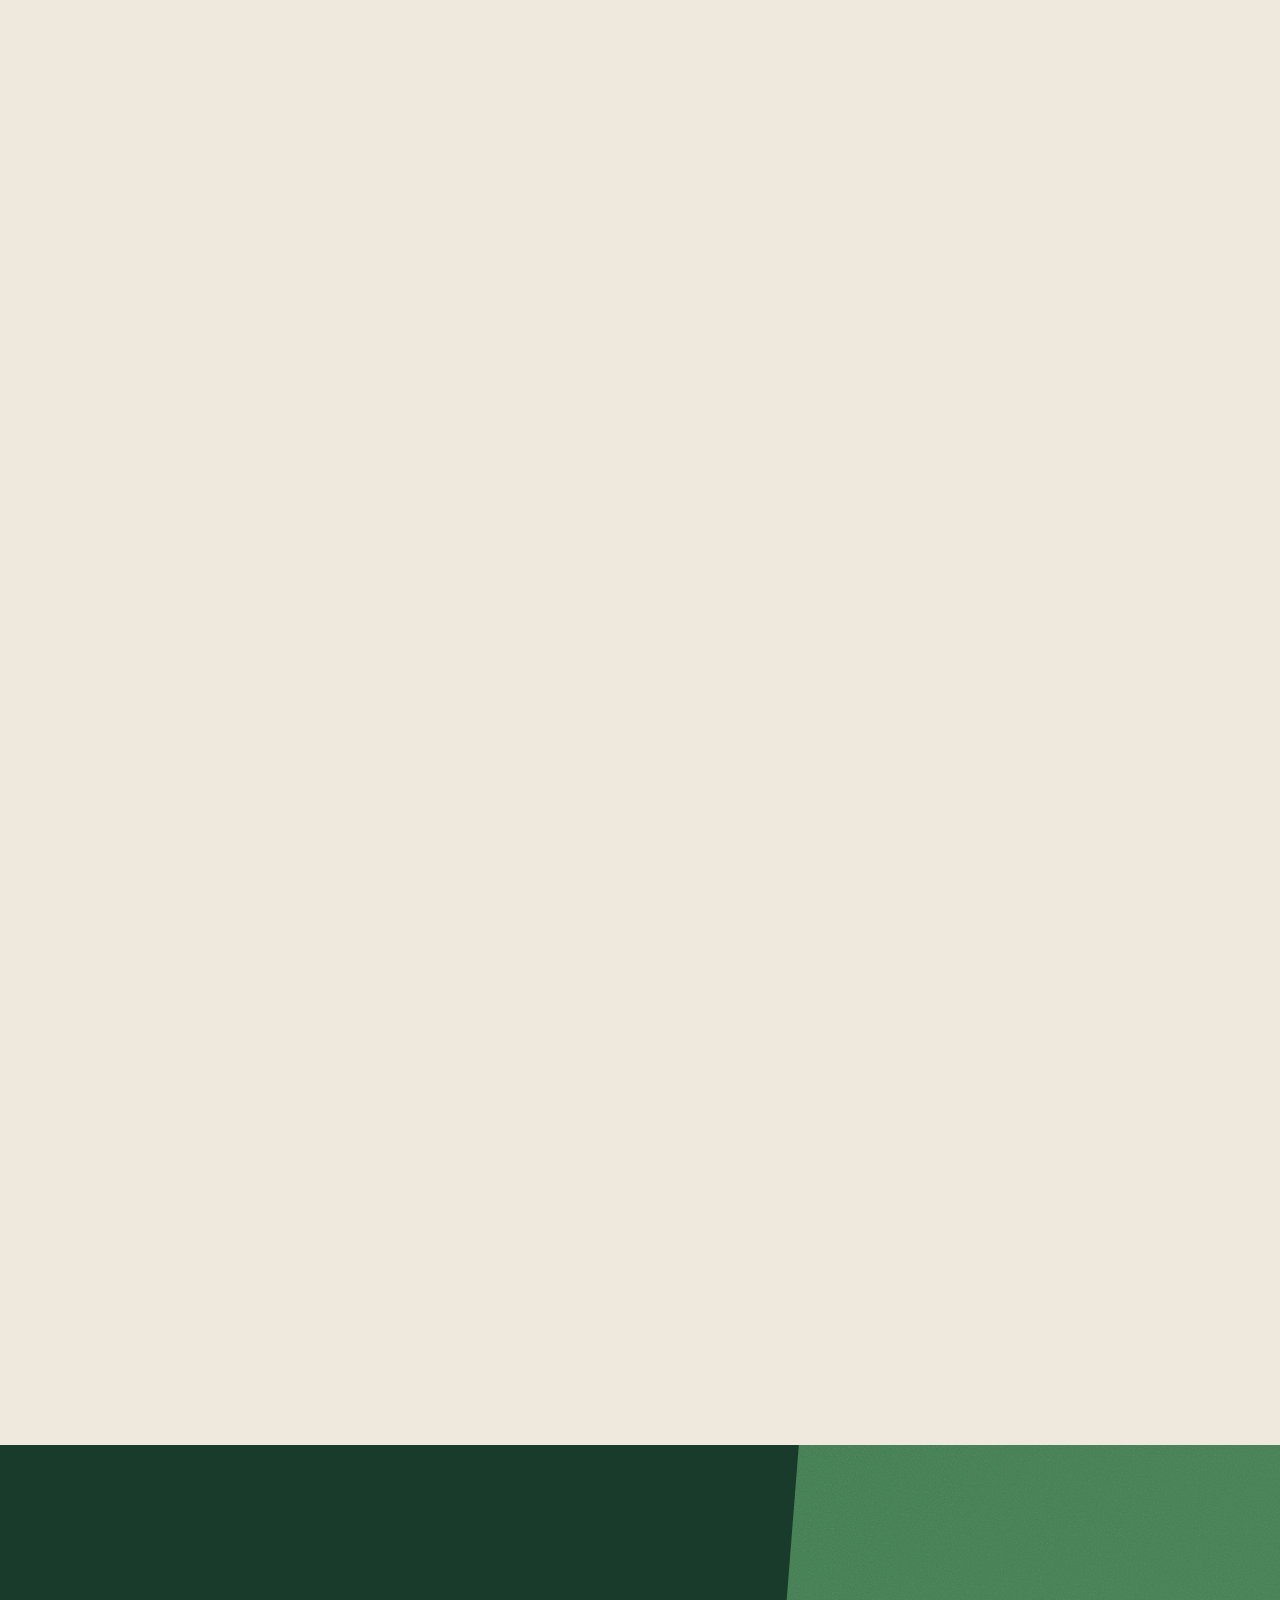
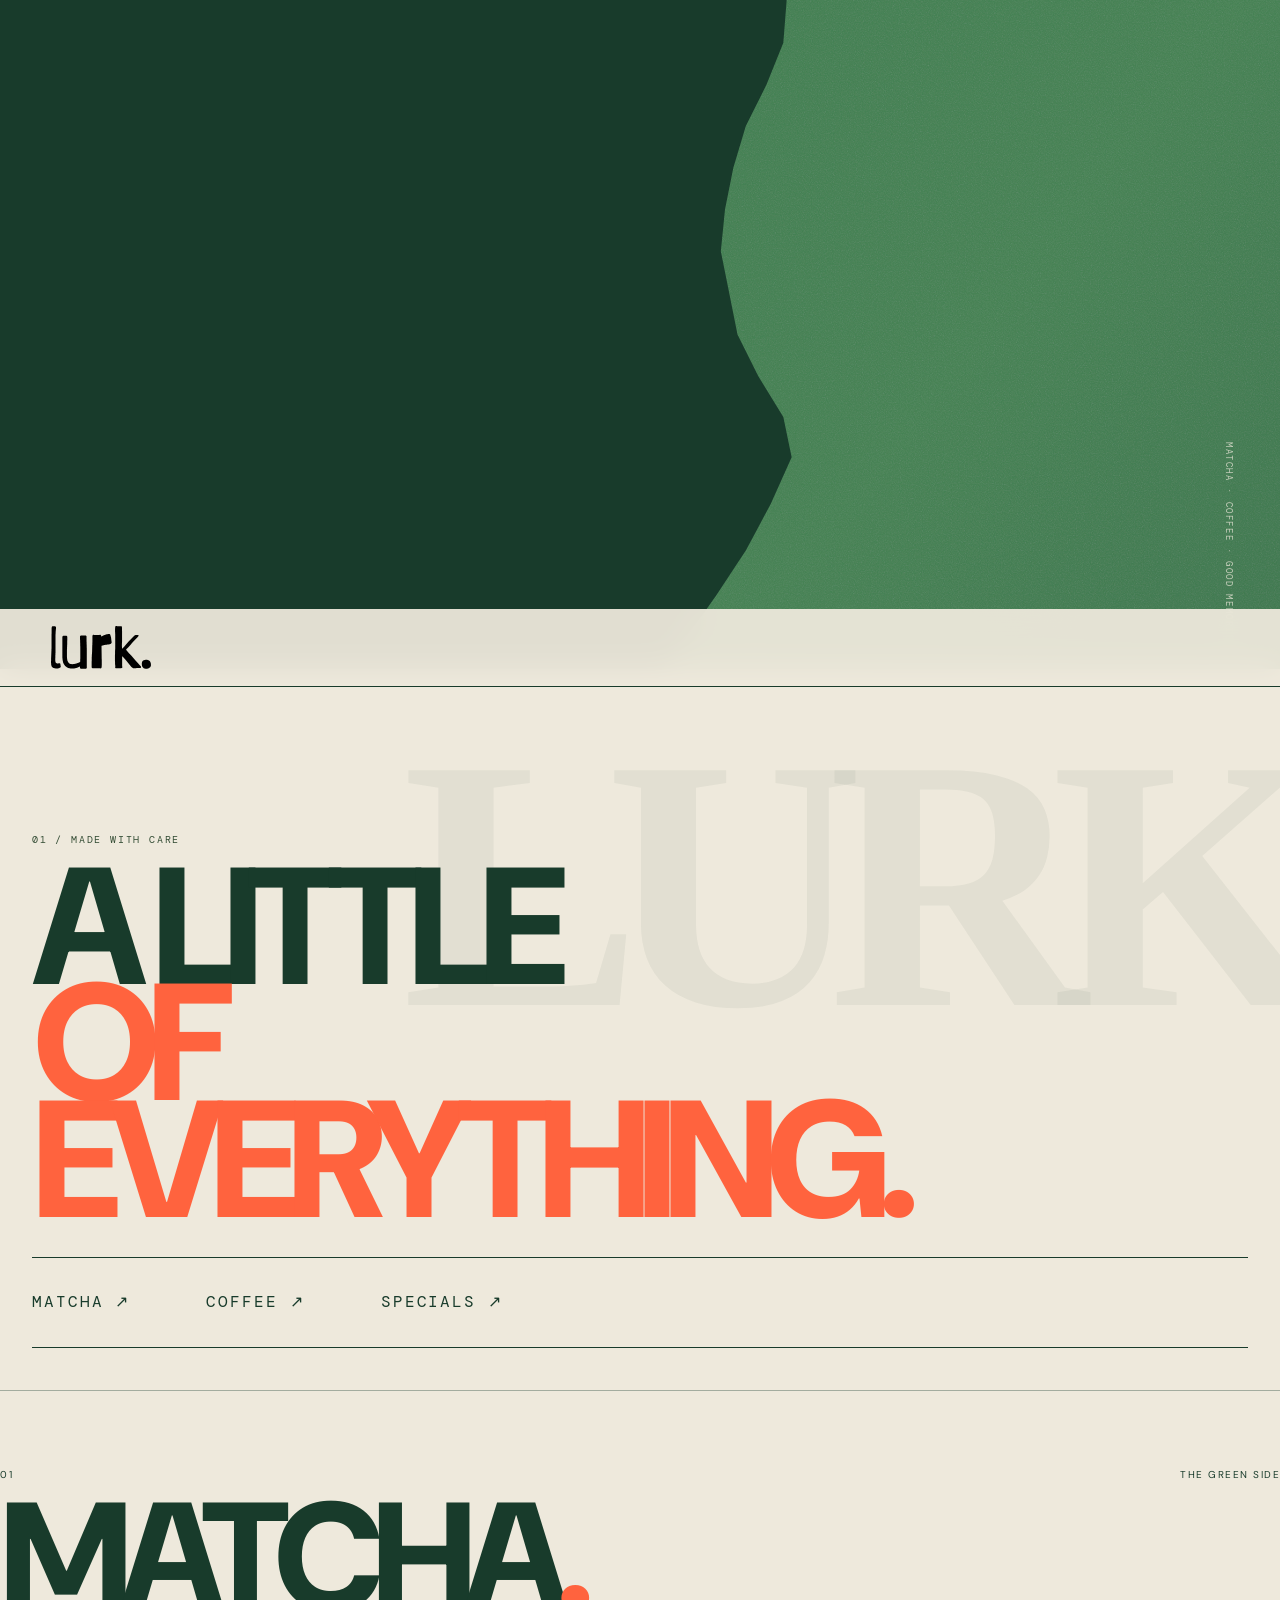
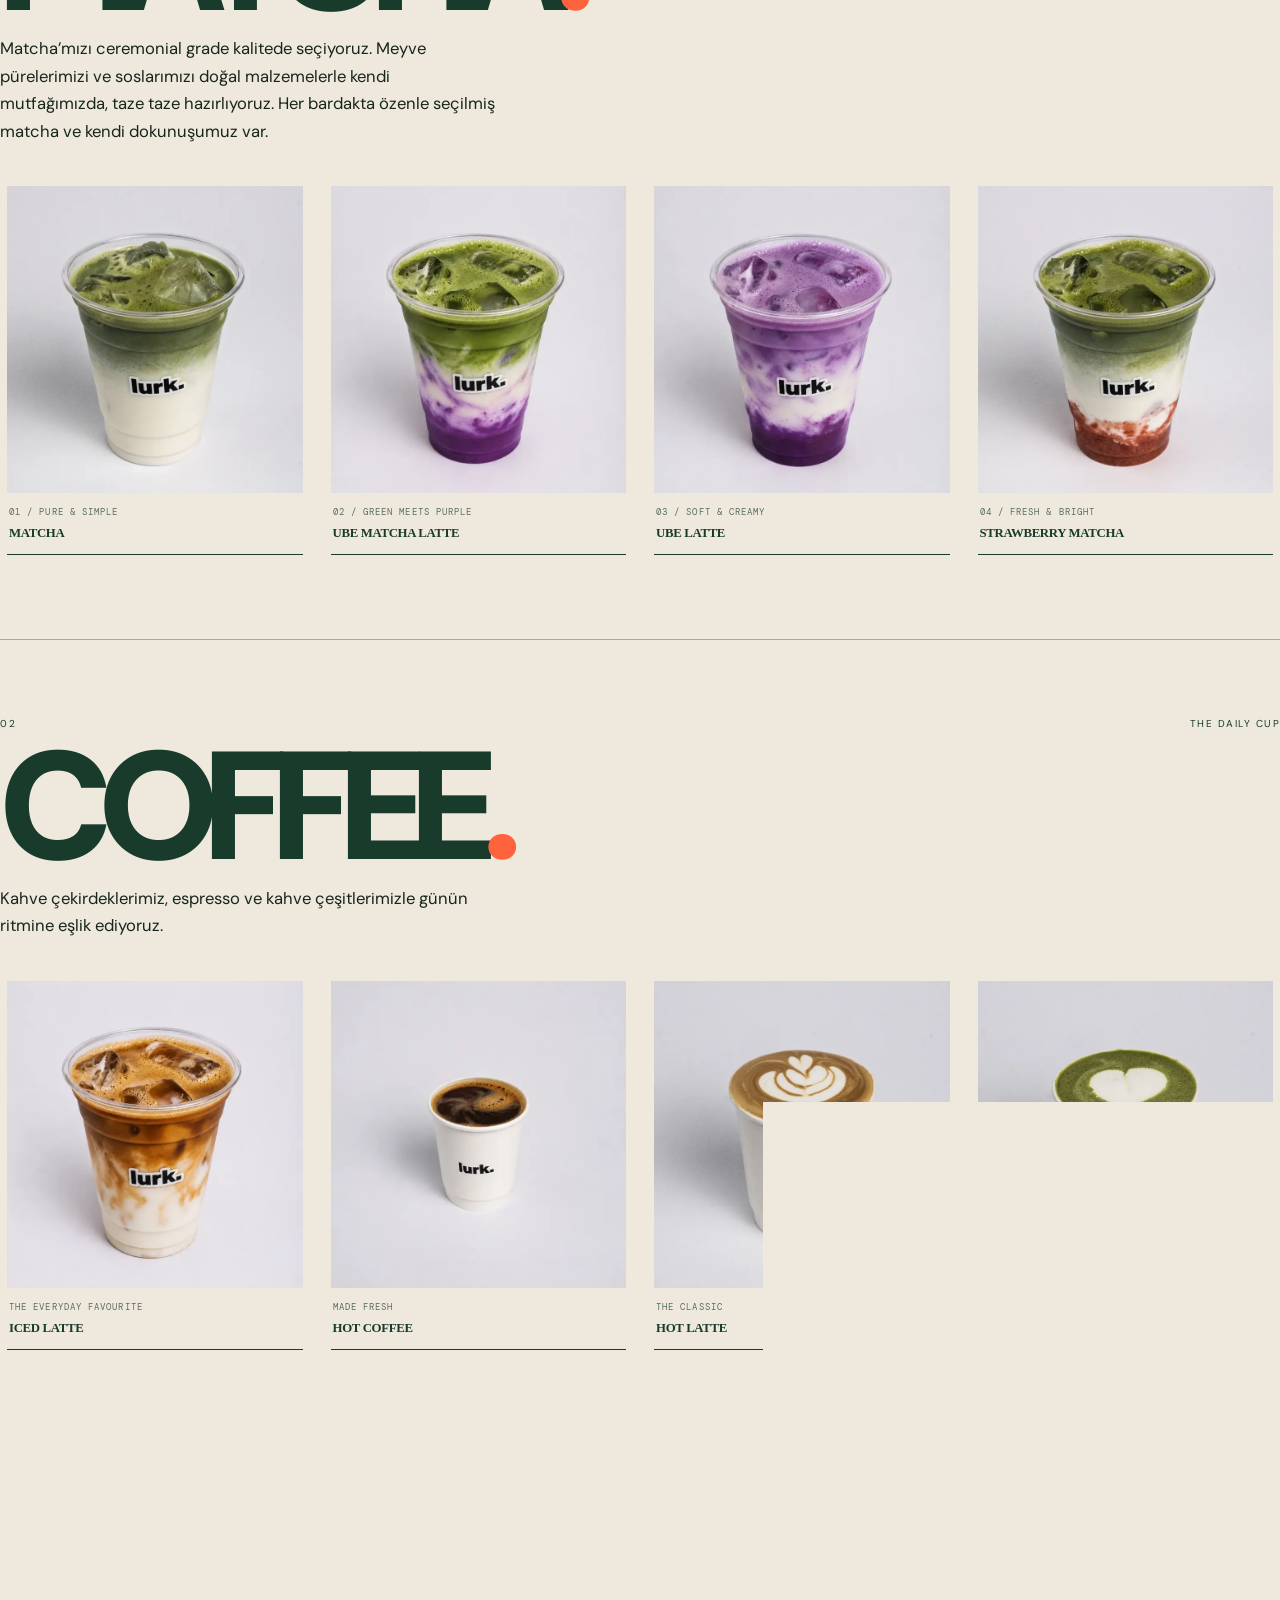
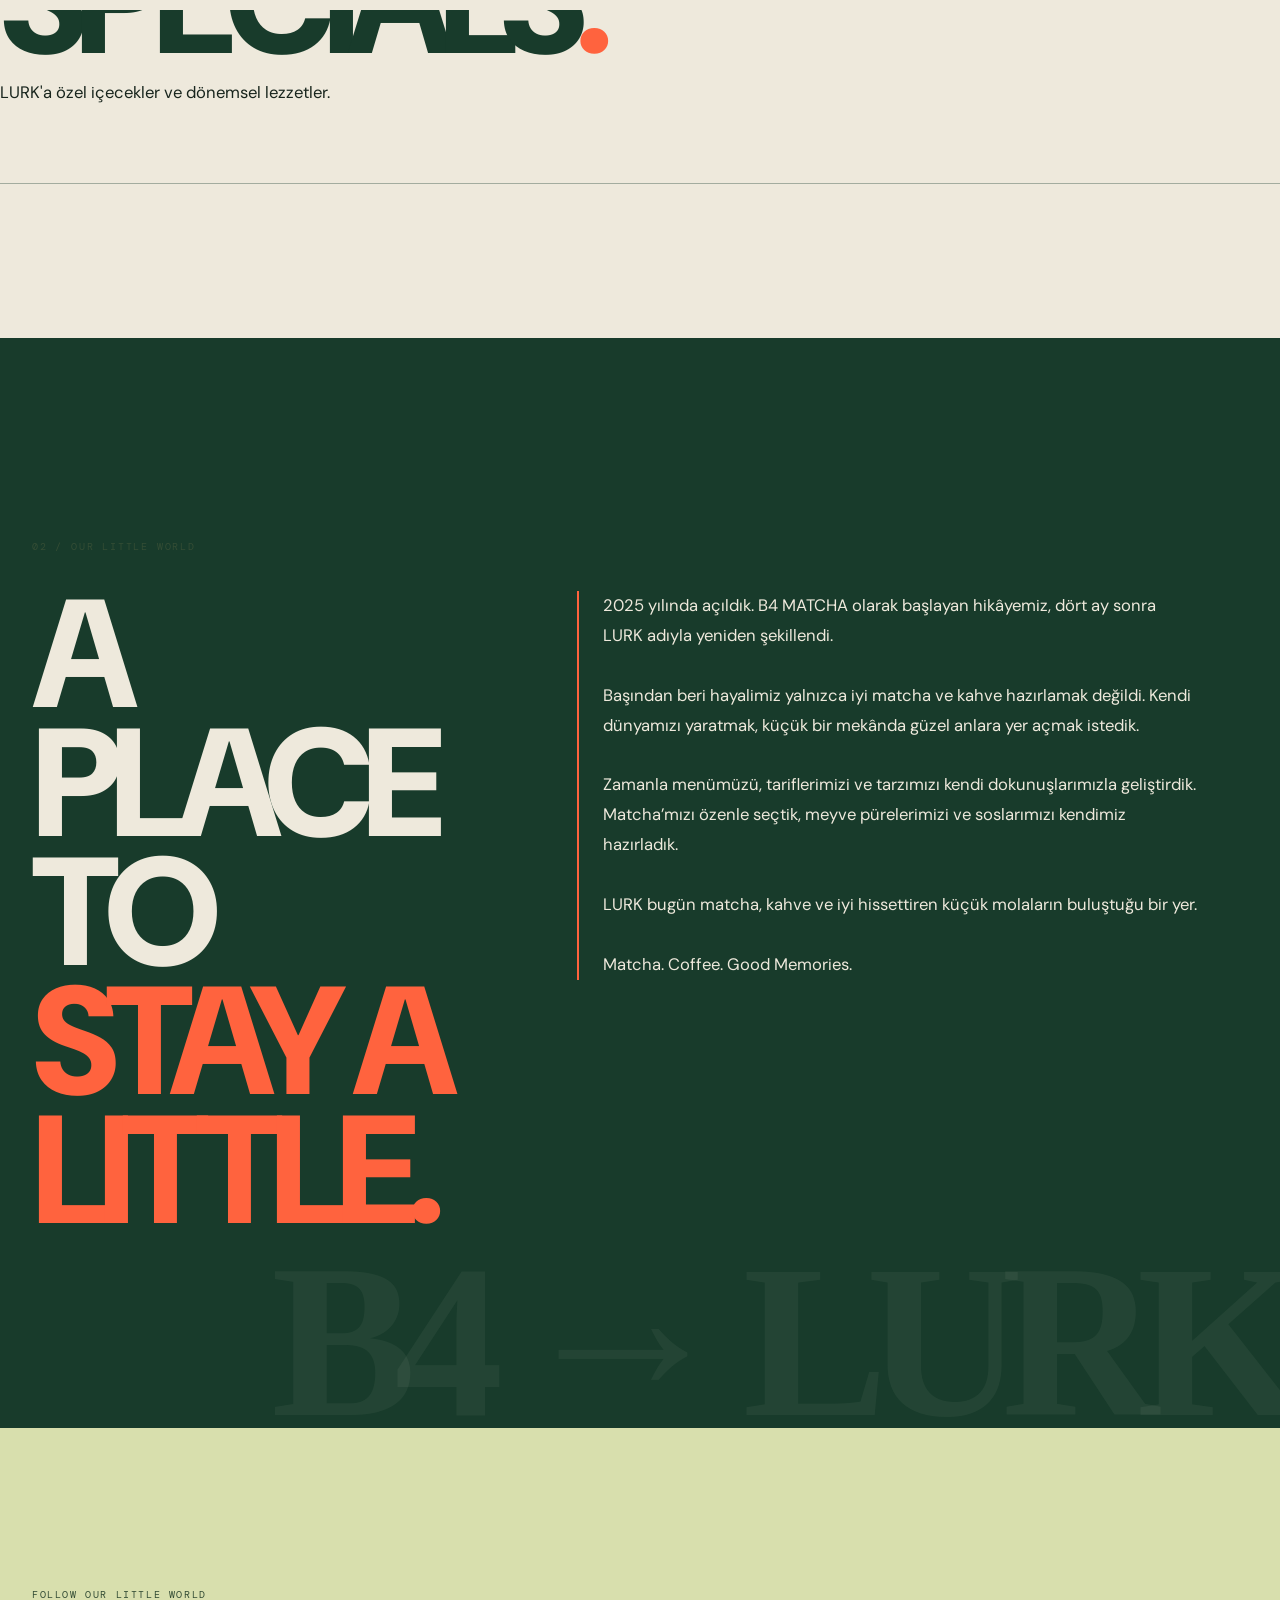
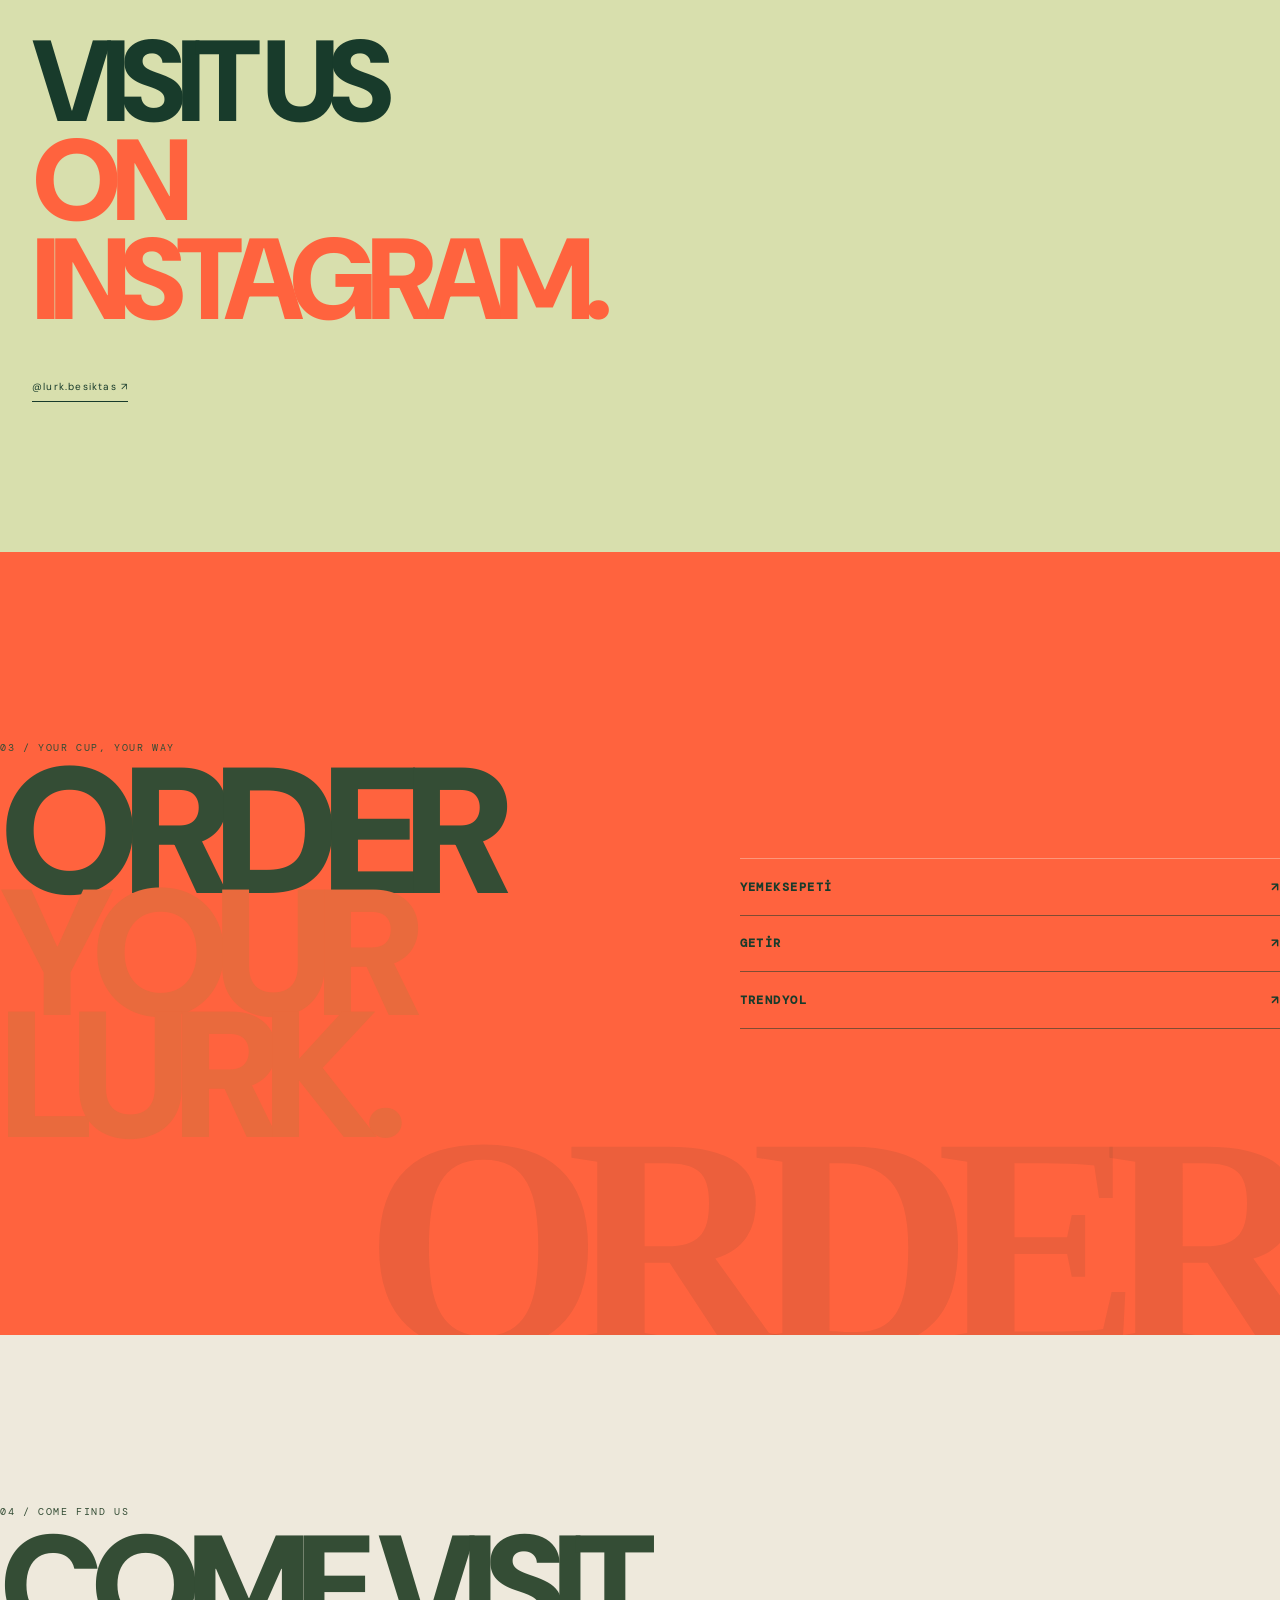
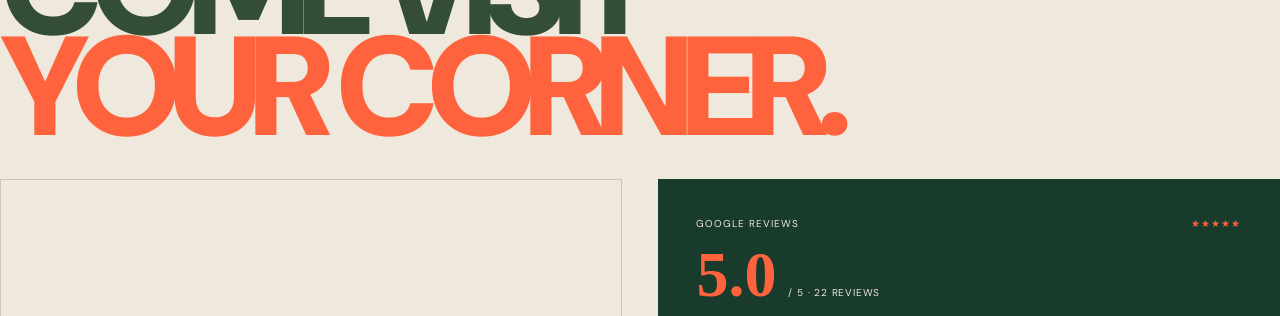
==== commit 613afa9b: "Replace hero headline with oversized LURK logo" ====
--- a/index.html
+++ b/index.html
@@ -1,7 +1,7 @@
-<!doctype html><html lang="tr"><head><meta charset="UTF-8"><meta name="viewport" content="width=device-width, initial-scale=1.0"><meta name="theme-color" content="#f2eadb"><meta name="description" content="LURK Coffee. Matcha, kahve ve iyi anlar için küçük bir mola."><title>LURK · MATCHA · COFFEE · GOOD MEMORIES</title><link rel="icon" type="image/svg+xml" href="/assets/lurk-logo.svg"><link rel="preconnect" href="https://fonts.googleapis.com"><link rel="preconnect" href="https://fonts.gstatic.com" crossorigin><link href="https://fonts.googleapis.com/css2?family=DM+Mono:wght@400;500&family=DM+Sans:wght@400;500;600;700;800;900&display=swap" rel="stylesheet"><link rel="stylesheet" href="styles.css?v=product-photos-20261115"><script src="app.js" defer></script></head><body class="home-page one-page-site"><header class="site-header"><a class="site-brand" href="#home"><img src="assets/lurk-logo.svg" alt="LURK"></a><button class="site-menu-toggle" aria-expanded="false" aria-label="Menüyü aç">☰</button><nav class="site-nav"><a href="#home">HOME</a><a href="#menu">MENU</a><a href="#our-world">OUR LITTLE WORLD</a><a href="#order">ORDER</a><a href="#visit-us">VISIT US</a></nav></header><main>
+<!doctype html><html lang="tr"><head><meta charset="UTF-8"><meta name="viewport" content="width=device-width, initial-scale=1.0"><meta name="theme-color" content="#f2eadb"><meta name="description" content="LURK Coffee. Matcha, kahve ve iyi anlar için küçük bir mola."><title>LURK · MATCHA · COFFEE · GOOD MEMORIES</title><link rel="icon" type="image/svg+xml" href="/assets/lurk-logo.svg"><link rel="preconnect" href="https://fonts.googleapis.com"><link rel="preconnect" href="https://fonts.gstatic.com" crossorigin><link href="https://fonts.googleapis.com/css2?family=DM+Mono:wght@400;500&family=DM+Sans:wght@400;500;600;700;800;900&display=swap" rel="stylesheet"><link rel="stylesheet" href="styles.css?v=hero-logo-20261115"><script src="app.js" defer></script></head><body class="home-page one-page-site"><header class="site-header"><a class="site-brand" href="#home"><img src="assets/lurk-logo.svg" alt="LURK"></a><button class="site-menu-toggle" aria-expanded="false" aria-label="Menüyü aç">☰</button><nav class="site-nav"><a href="#home">HOME</a><a href="#menu">MENU</a><a href="#our-world">OUR LITTLE WORLD</a><a href="#order">ORDER</a><a href="#visit-us">VISIT US</a></nav></header><main>
 <section id="home" class="poster-hero scroll-section" aria-label="LURK Coffee poster">
  <img class="poster-artwork" src="/assets/lurk-poster-clean.svg?v=3" alt="LURK Coffee poster">
- <div class="poster-intro-copy"><p class="eyebrow">A LITTLE PLACE, A LITTLE PAUSE.</p><h1>STAY A<br><em>LITTLE.</em></h1><p class="poster-tagline">Matcha, coffee &amp; good memories.</p><a class="scroll-cue" href="#menu">SCROLL TO EXPLORE ↓</a></div>
+ <div class="hero-logo-wrap"><img class="hero-lurk-logo" src="/assets/lurk-logo.svg" alt="LURK"></div>
 </section>
 <section id="menu" class="scroll-section menu-scroll-section">
  <div class="wrap">
--- a/styles.css
+++ b/styles.css
@@ -1152,3 +1152,20 @@
 body.one-page-site h1,body.one-page-site h2,body.one-page-site h3,body.one-page-site h4,body.one-page-site .poster-intro-copy h1,body.one-page-site .scroll-section-title,body.one-page-site .menu-category h3,body.one-page-site .story-layout h2,body.one-page-site .instagram-heading h2,body.one-page-site .order-layout h2,body.one-page-site .visit-inner h2,body.one-page-site .business-info-inner h2{font-family:'DM Sans',Arial,sans-serif!important;font-weight:900!important;font-style:normal!important;letter-spacing:-.085em!important}
 body.one-page-site h1 em,body.one-page-site h2 em,body.one-page-site h3 em,body.one-page-site h4 em,body.one-page-site .poster-intro-copy h1 em,body.one-page-site .scroll-section-title em,body.one-page-site .menu-category h3 em,body.one-page-site .story-layout h2 em,body.one-page-site .instagram-heading h2 em,body.one-page-site .order-layout h2 em,body.one-page-site .visit-inner h2 em,body.one-page-site .business-info-inner h2 em{font-family:'DM Sans',Arial,sans-serif!important;font-weight:900!important;font-style:normal!important;letter-spacing:-.085em!important}
 body.one-page-site .poster-menu span{font-family:'DM Sans',Arial,sans-serif!important;font-style:normal!important;font-weight:800!important;letter-spacing:-.045em!important}
+
+
+/* REAL PRODUCT PHOTOGRAPHY */
+body.one-page-site .drink-photo{padding:0!important;background:#f5f2e9!important;min-height:230px!important;overflow:hidden!important}
+body.one-page-site .drink-photo img{display:block;width:100%;height:100%;min-height:230px;object-fit:cover;object-position:center}
+body.one-page-site .drink-grid{grid-template-columns:repeat(4,minmax(0,1fr))!important;gap:14px!important}
+body.one-page-site .drink-card{overflow:hidden}
+body.one-page-site .drink-card-meta strong{font-size:clamp(11px,1vw,14px)!important;letter-spacing:-.025em!important}
+body.one-page-site .drink-ube-matcha .drink-art{background:#d7c6dc!important}
+body.one-page-site .coffee-photo-grid{display:grid;grid-template-columns:repeat(4,minmax(0,1fr));gap:14px;margin-top:34px}
+body.one-page-site .coffee-photo-grid .drink-card{min-width:0;padding:7px;background:transparent;border:0}
+body.one-page-site .coffee-photo-grid .drink-card-meta{padding:13px 2px;border-bottom:1px solid #183b2b}
+@media(max-width:760px){
+ body.one-page-site .drink-grid{grid-template-columns:repeat(2,minmax(0,1fr))!important}
+ body.one-page-site .drink-photo,body.one-page-site .drink-photo img{min-height:205px!important}
+ body.one-page-site .coffee-photo-grid{grid-template-columns:repeat(2,minmax(0,1fr));gap:10px}
+}
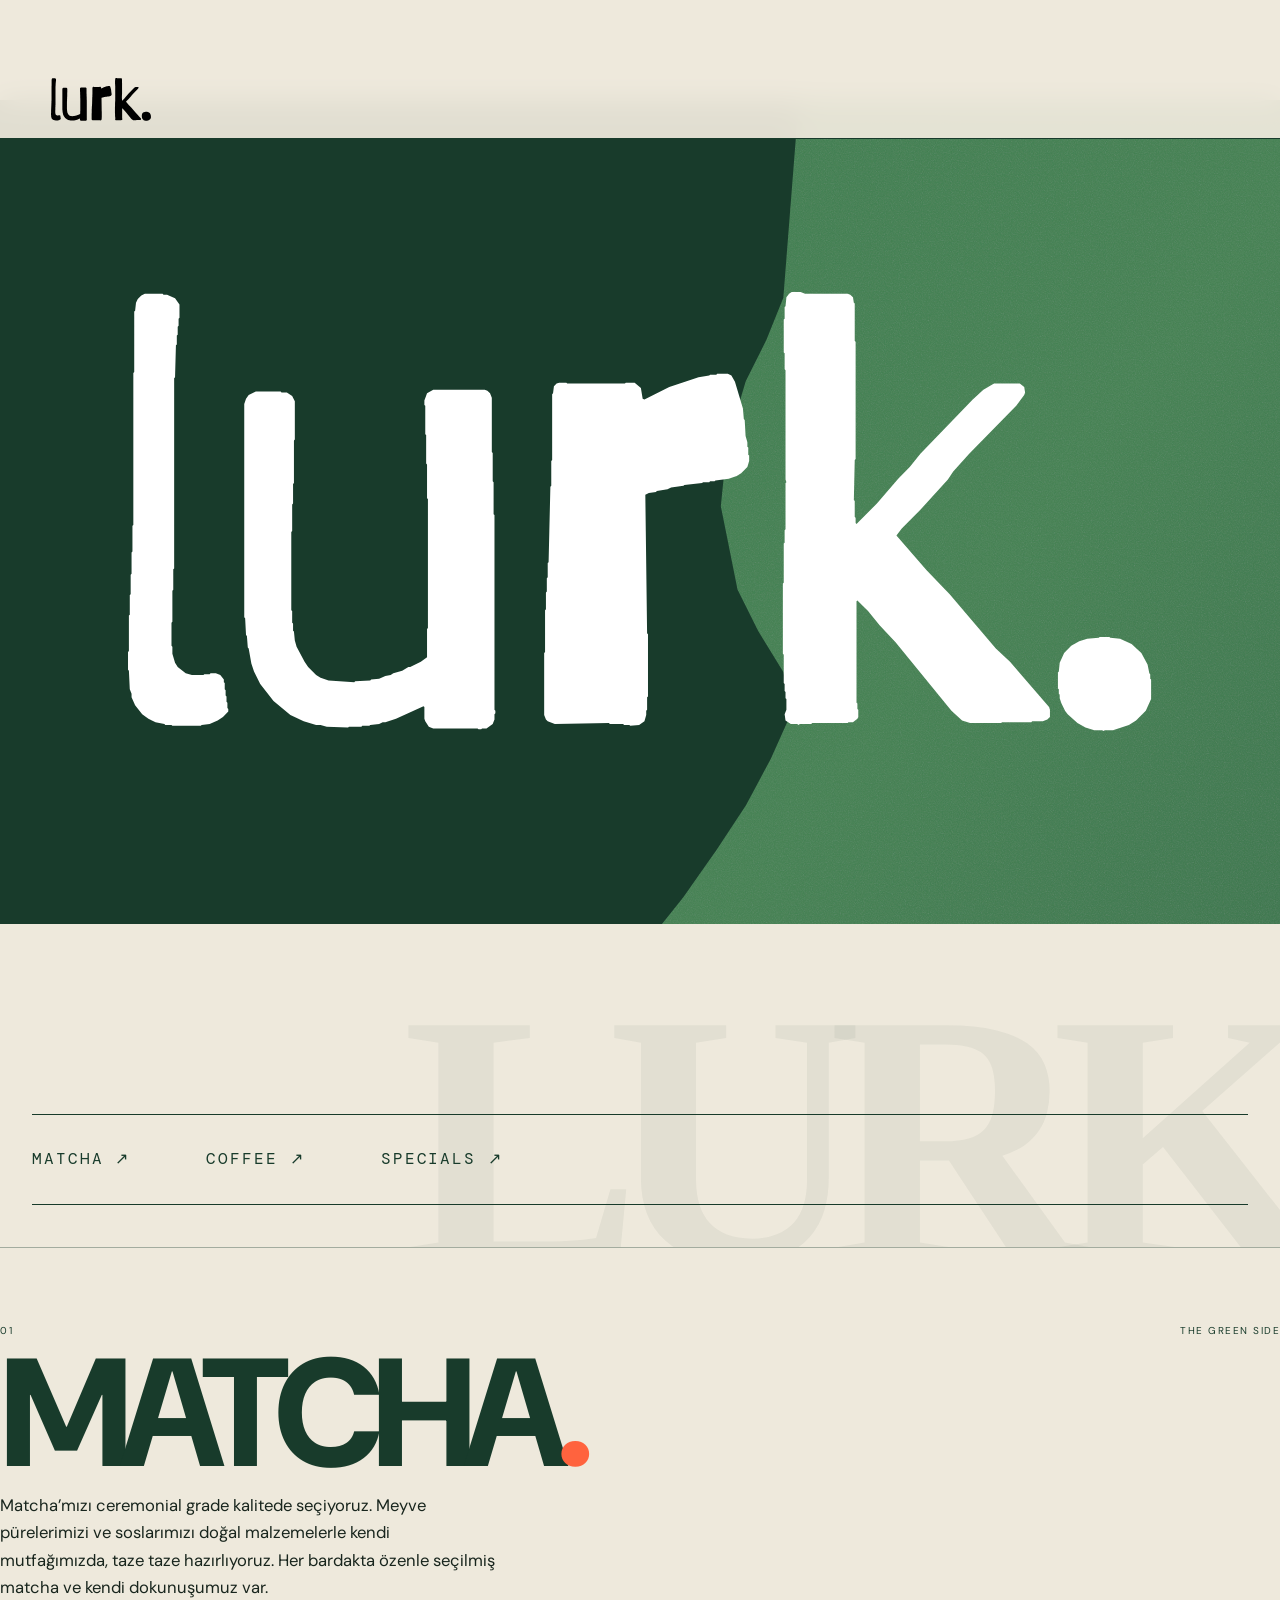
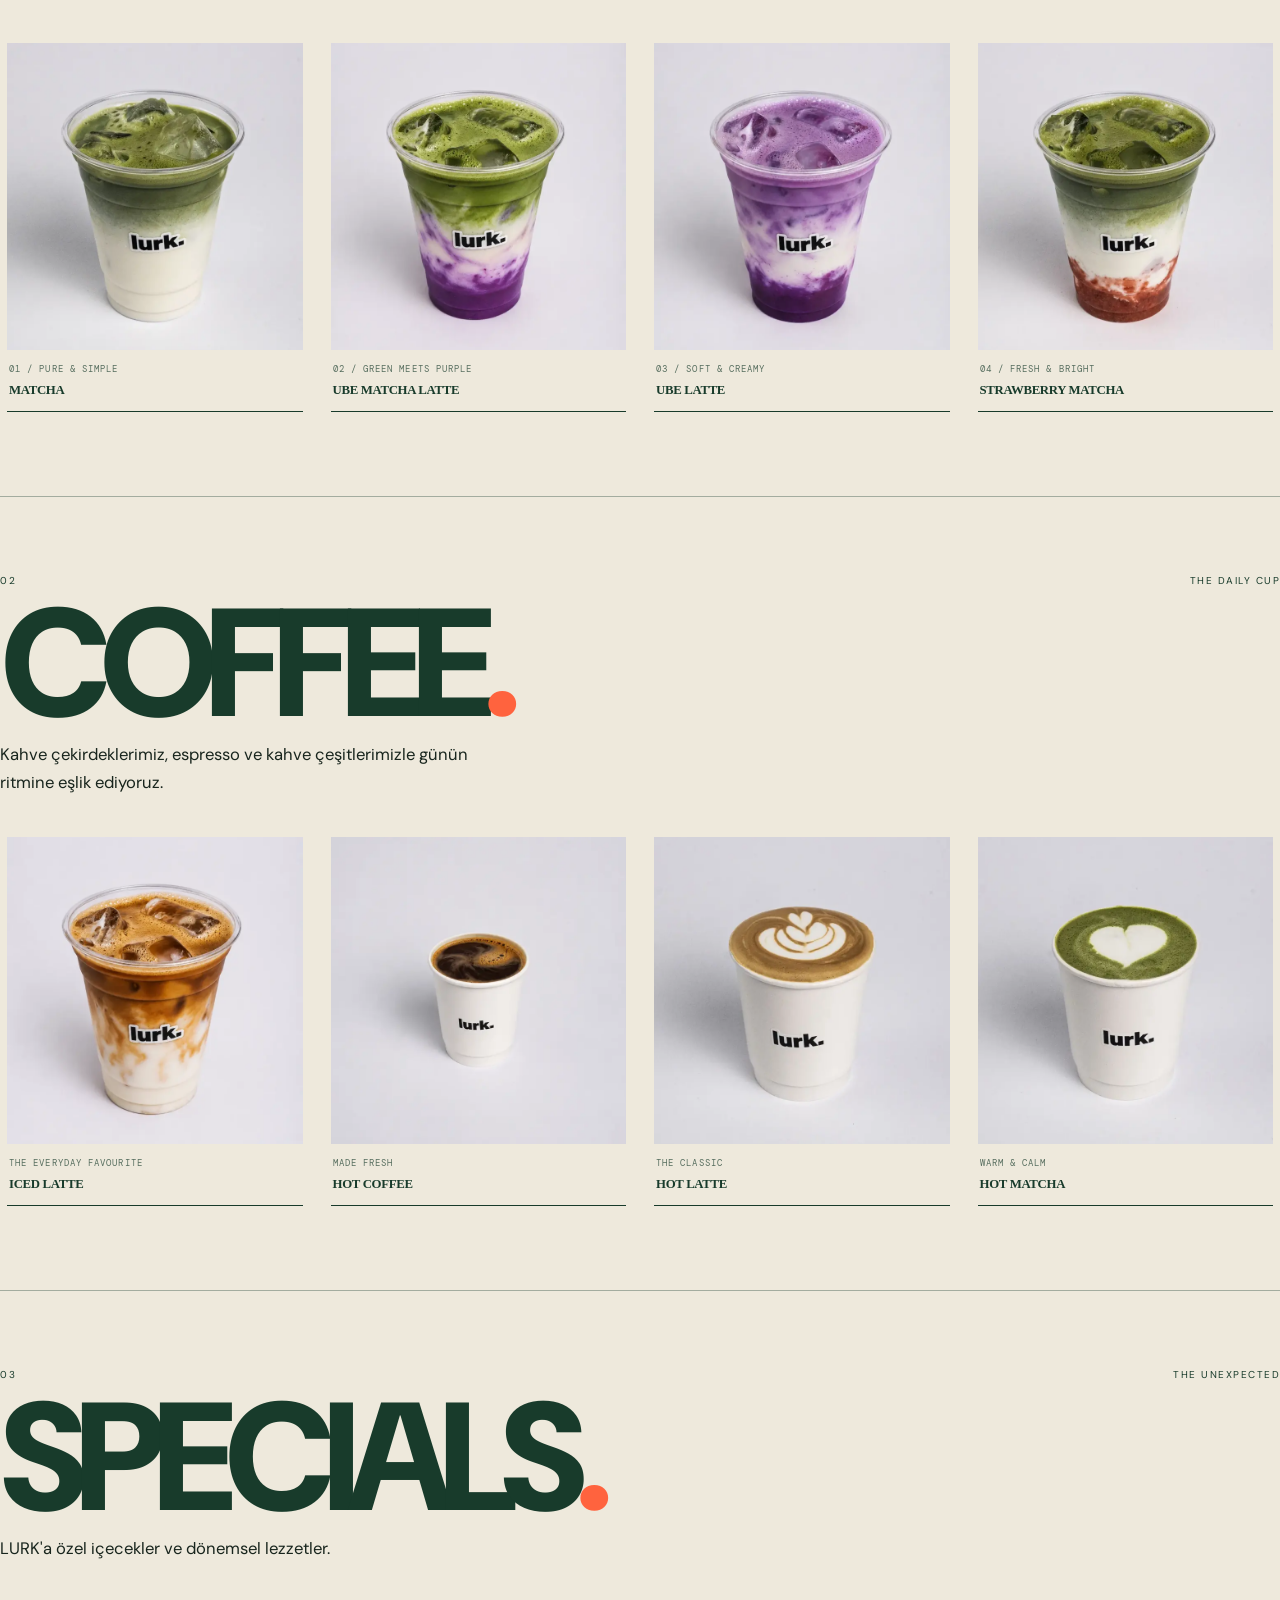
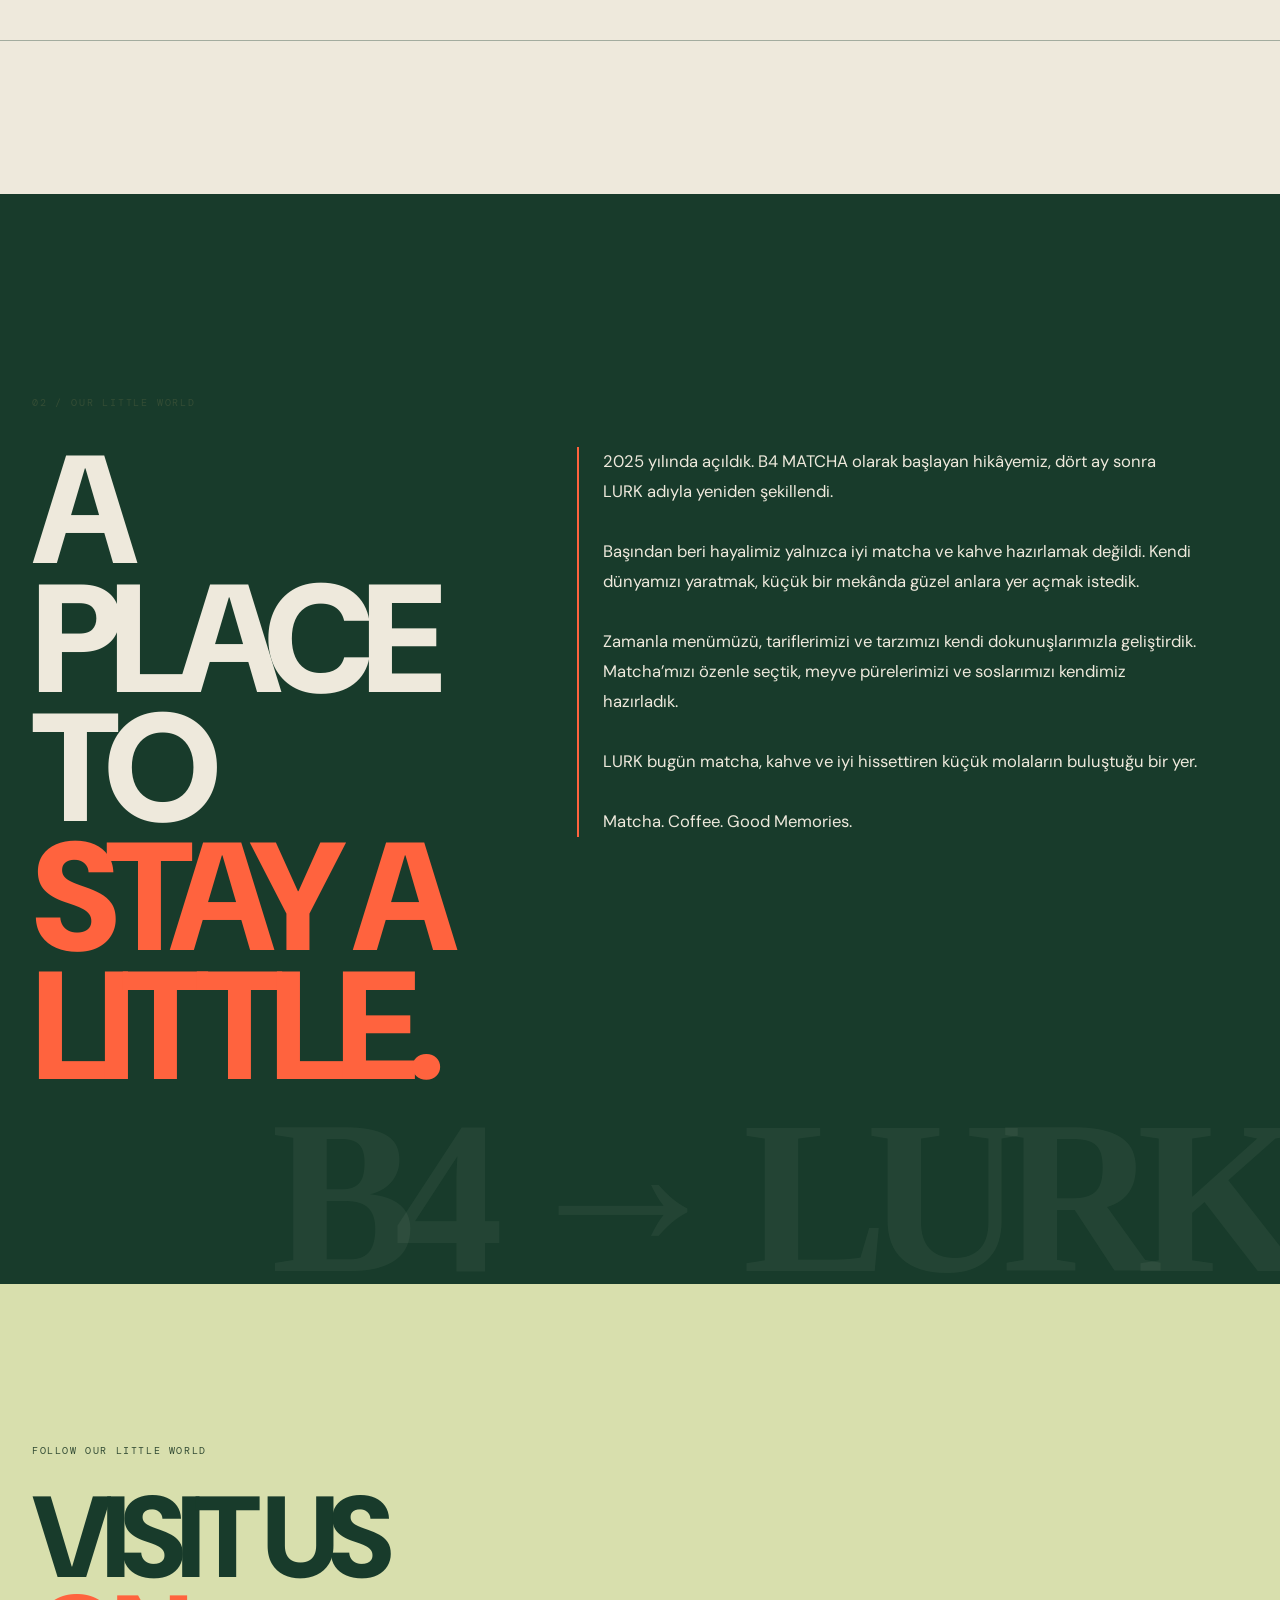
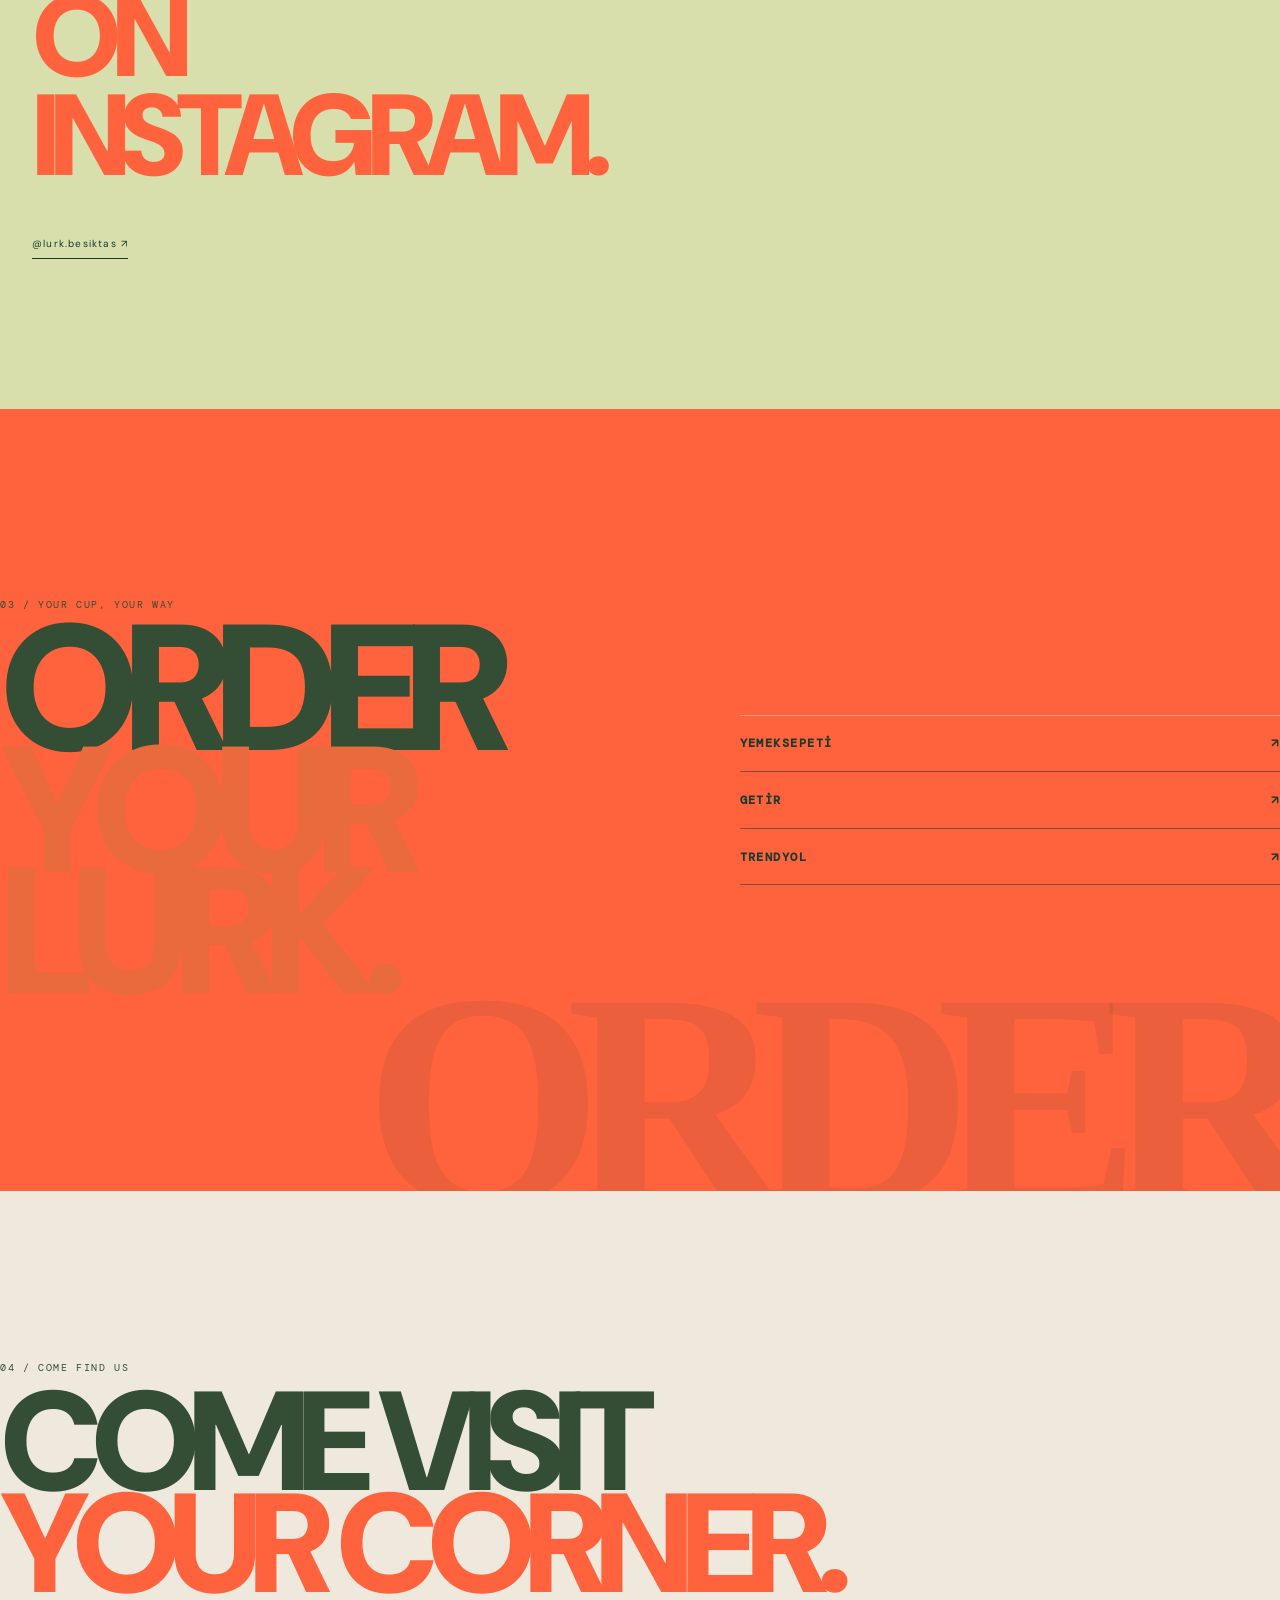
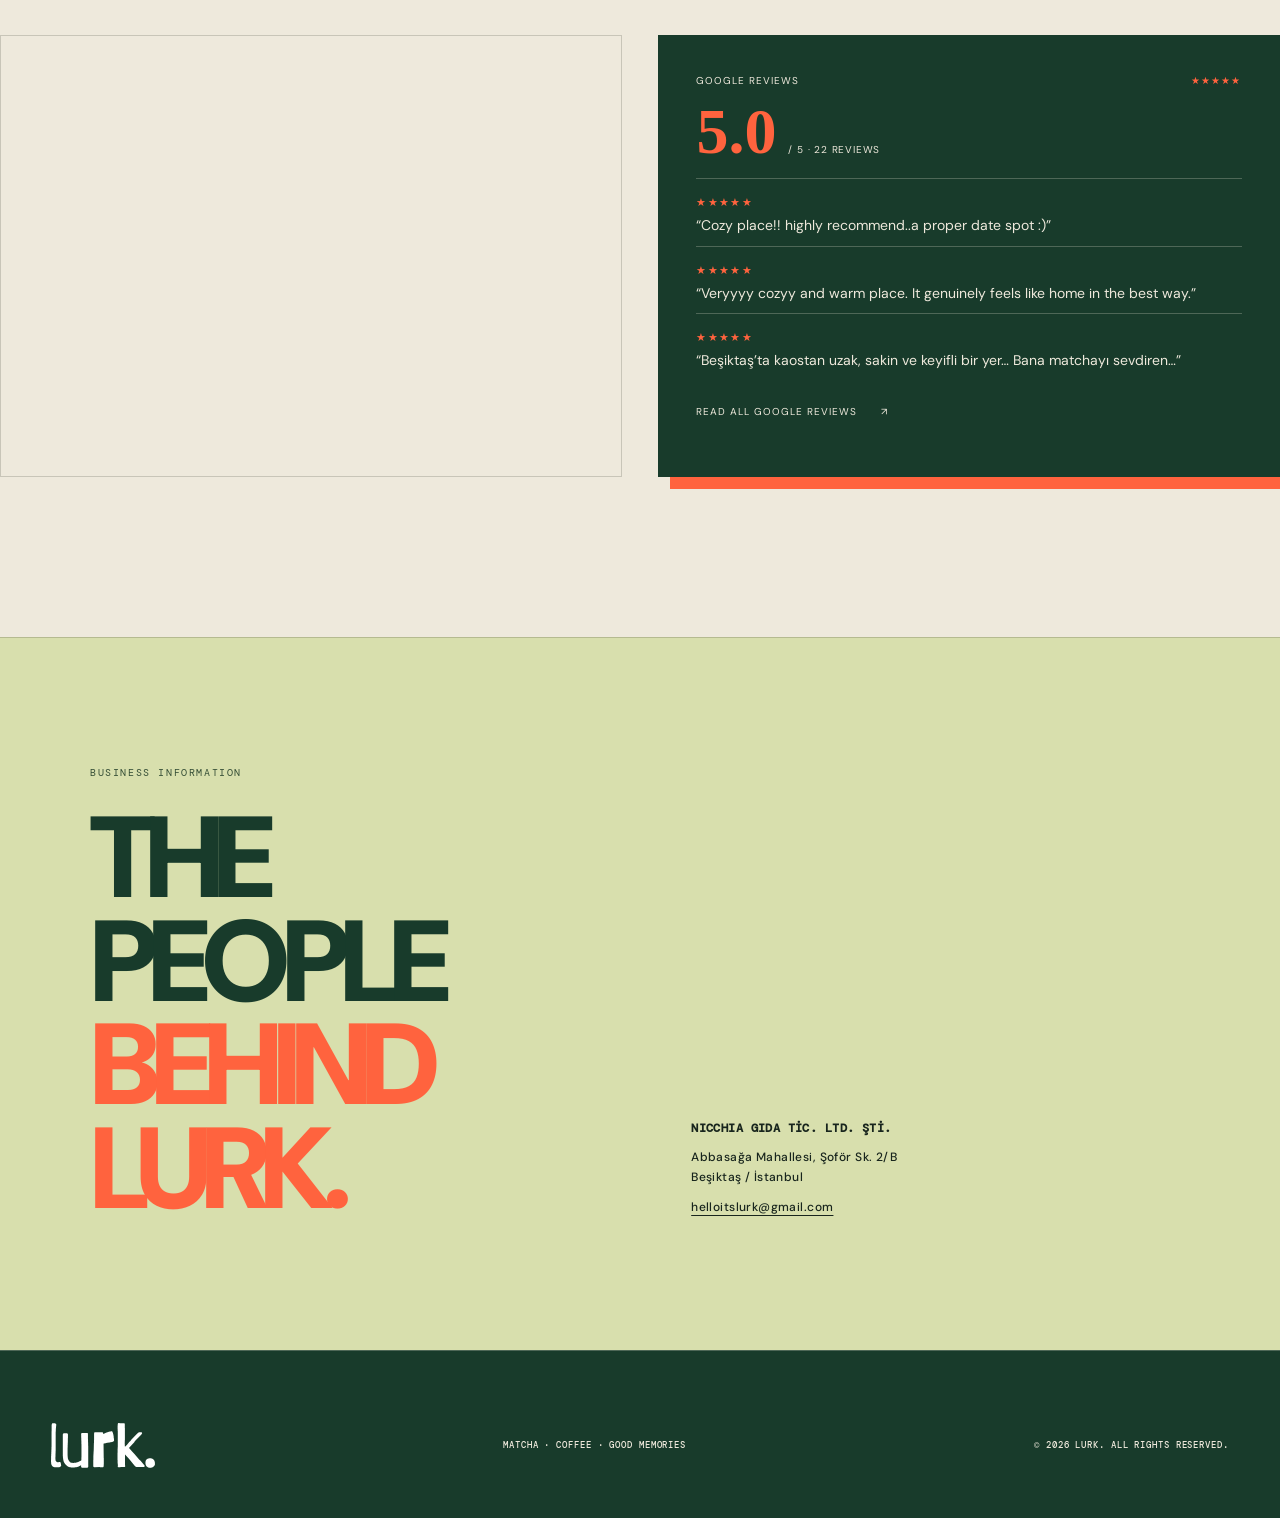
==== commit 692fcafc: "Remove menu section intro heading" ====
--- a/index.html
+++ b/index.html
@@ -5,7 +5,7 @@
 </section>
 <section id="menu" class="scroll-section menu-scroll-section">
  <div class="wrap">
-  <p class="eyebrow">01 / MADE WITH CARE</p><h2 class="scroll-section-title">A LITTLE<br><em>OF EVERYTHING.</em></h2>
+  
   <nav class="menu-subnav"><a href="#matcha">MATCHA ↗</a><a href="#coffee">COFFEE ↗</a><a href="#specials">SPECIALS ↗</a></nav>
   <div id="matcha" class="menu-category menu-matcha"><div class="menu-category-top"><span>01</span><span>THE GREEN SIDE</span></div><h3>MATCHA<span>.</span></h3><p>Matcha’mızı ceremonial grade kalitede seçiyoruz. Meyve pürelerimizi ve soslarımızı doğal malzemelerle kendi mutfağımızda, taze taze hazırlıyoruz. Her bardakta özenle seçilmiş matcha ve kendi dokunuşumuz var.</p><div class="drink-grid"><article class="drink-card drink-matcha"><div class="drink-art drink-photo"><img src="assets/matcha-iced.webp" alt="LURK iced matcha"></div><div class="drink-card-meta"><span>01 / PURE & SIMPLE</span><strong>MATCHA</strong></div></article><article class="drink-card drink-ube-matcha"><div class="drink-art drink-photo"><img src="assets/ube-matcha-latte.webp" alt="Green and purple UBE MATCHA LATTE"></div><div class="drink-card-meta"><span>02 / GREEN MEETS PURPLE</span><strong>UBE MATCHA LATTE</strong></div></article><article class="drink-card drink-ube"><div class="drink-art drink-photo"><img src="assets/ube-latte.webp" alt="Purple UBE LATTE"></div><div class="drink-card-meta"><span>03 / SOFT & CREAMY</span><strong>UBE LATTE</strong></div></article><article class="drink-card drink-berry"><div class="drink-art drink-photo"><img src="assets/strawberry-matcha.webp" alt="Strawberry matcha"></div><div class="drink-card-meta"><span>04 / FRESH & BRIGHT</span><strong>STRAWBERRY MATCHA</strong></div></article></div></div>
   <div id="coffee" class="menu-category menu-coffee"><div class="menu-category-top"><span>02</span><span>THE DAILY CUP</span></div><h3>COFFEE<span>.</span></h3><p>Kahve çekirdeklerimiz, espresso ve kahve çeşitlerimizle günün ritmine eşlik ediyoruz.</p><div class="coffee-photo-grid"><article class="drink-card"><div class="drink-art drink-photo"><img src="assets/iced-latte.webp" alt="LURK iced latte"></div><div class="drink-card-meta"><span>THE EVERYDAY FAVOURITE</span><strong>ICED LATTE</strong></div></article><article class="drink-card"><div class="drink-art drink-photo"><img src="assets/coffee-hot.webp" alt="LURK hot coffee"></div><div class="drink-card-meta"><span>MADE FRESH</span><strong>HOT COFFEE</strong></div></article><article class="drink-card"><div class="drink-art drink-photo"><img src="assets/latte-art.webp" alt="LURK hot latte with latte art"></div><div class="drink-card-meta"><span>THE CLASSIC</span><strong>HOT LATTE</strong></div></article><article class="drink-card"><div class="drink-art drink-photo"><img src="assets/matcha-hot.webp" alt="LURK hot matcha"></div><div class="drink-card-meta"><span>WARM & CALM</span><strong>HOT MATCHA</strong></div></article></div></div>
--- a/styles.css
+++ b/styles.css
@@ -1169,3 +1169,11 @@
  body.one-page-site .drink-photo,body.one-page-site .drink-photo img{min-height:205px!important}
  body.one-page-site .coffee-photo-grid{grid-template-columns:repeat(2,minmax(0,1fr));gap:10px}
 }
+
+
+/* HERO: oversized LURK wordmark */
+body.one-page-site .poster-hero{position:relative!important;min-height:calc(100svh - 76px)!important;}
+body.one-page-site .hero-logo-wrap{position:relative;z-index:2;width:min(86vw,1120px);display:flex;align-items:center;justify-content:center;padding:3vw;}
+body.one-page-site .hero-lurk-logo{display:block;width:100%;height:auto;filter:brightness(0) invert(1);}
+body.one-page-site .poster-hero:after{content:none!important;}
+@media(max-width:760px){body.one-page-site .poster-hero{min-height:calc(84svh - 66px)!important;}body.one-page-site .hero-logo-wrap{width:94vw;padding:4vw;}}
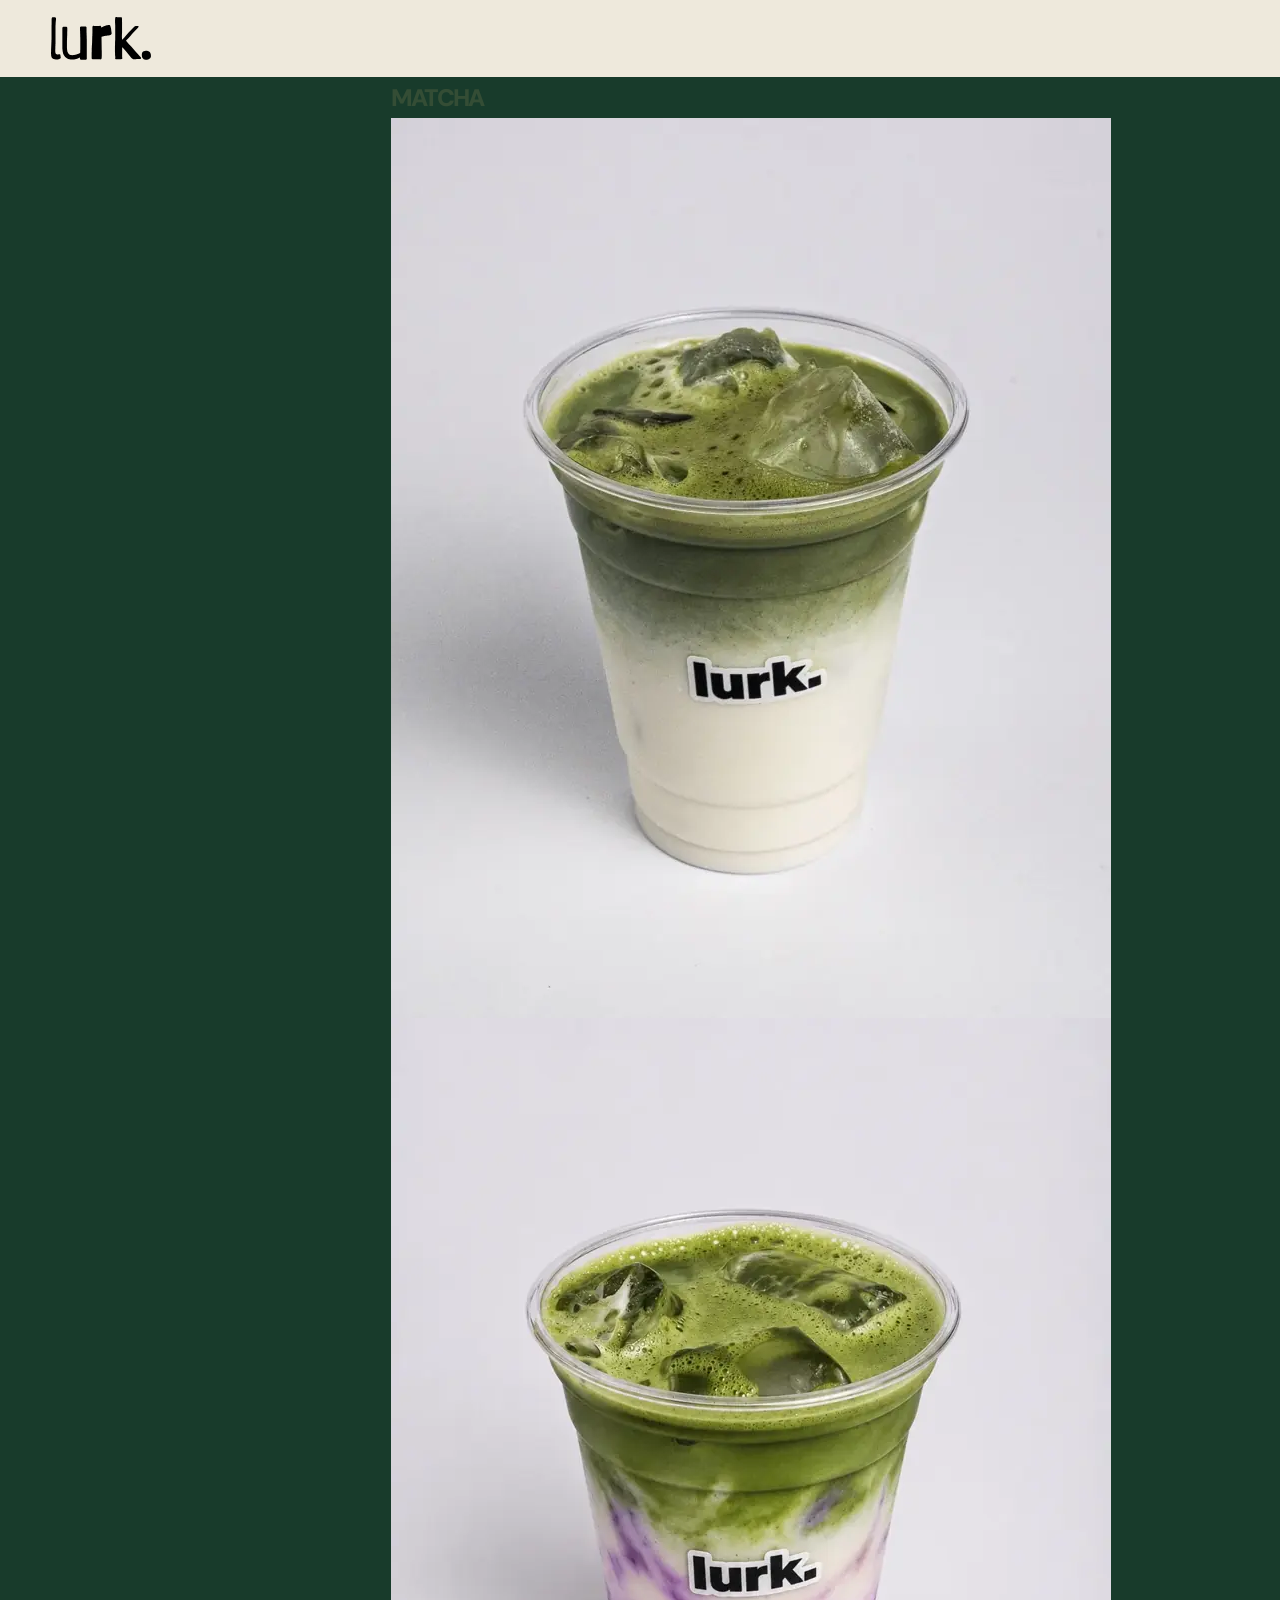
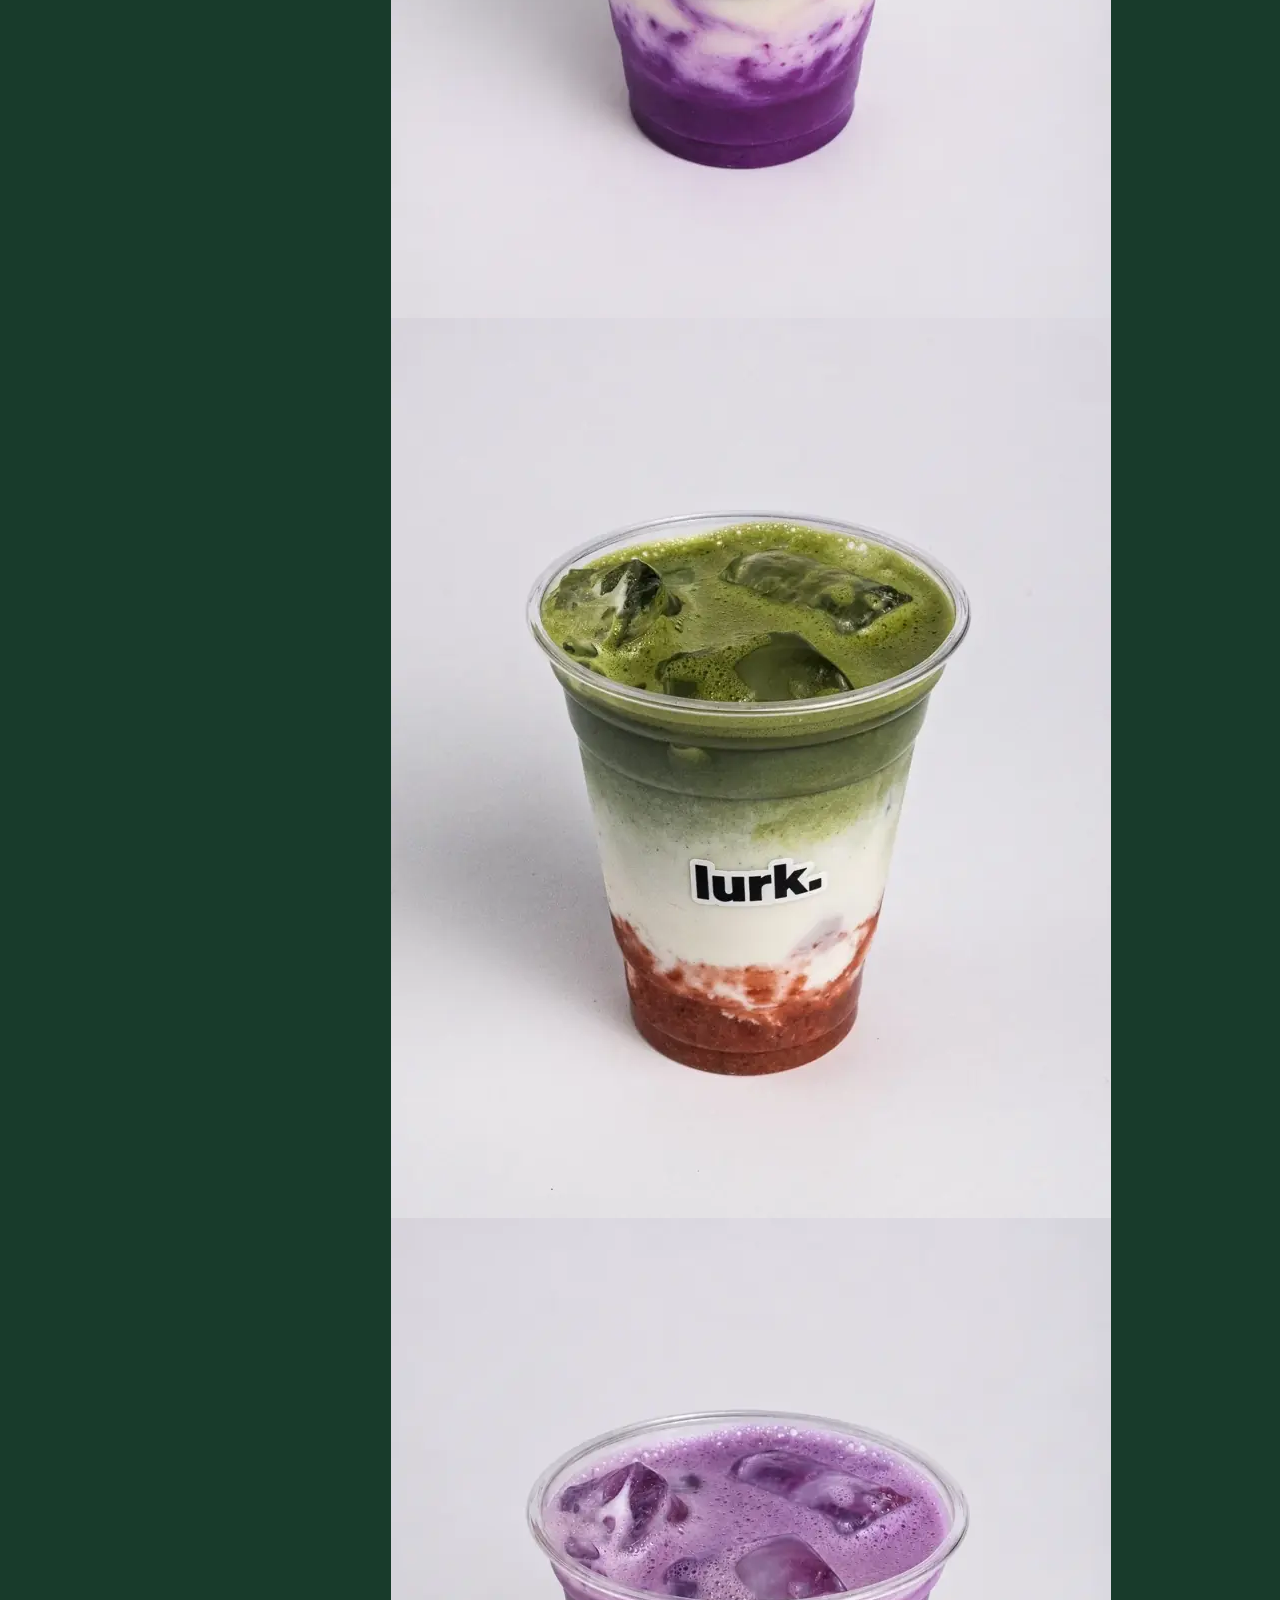
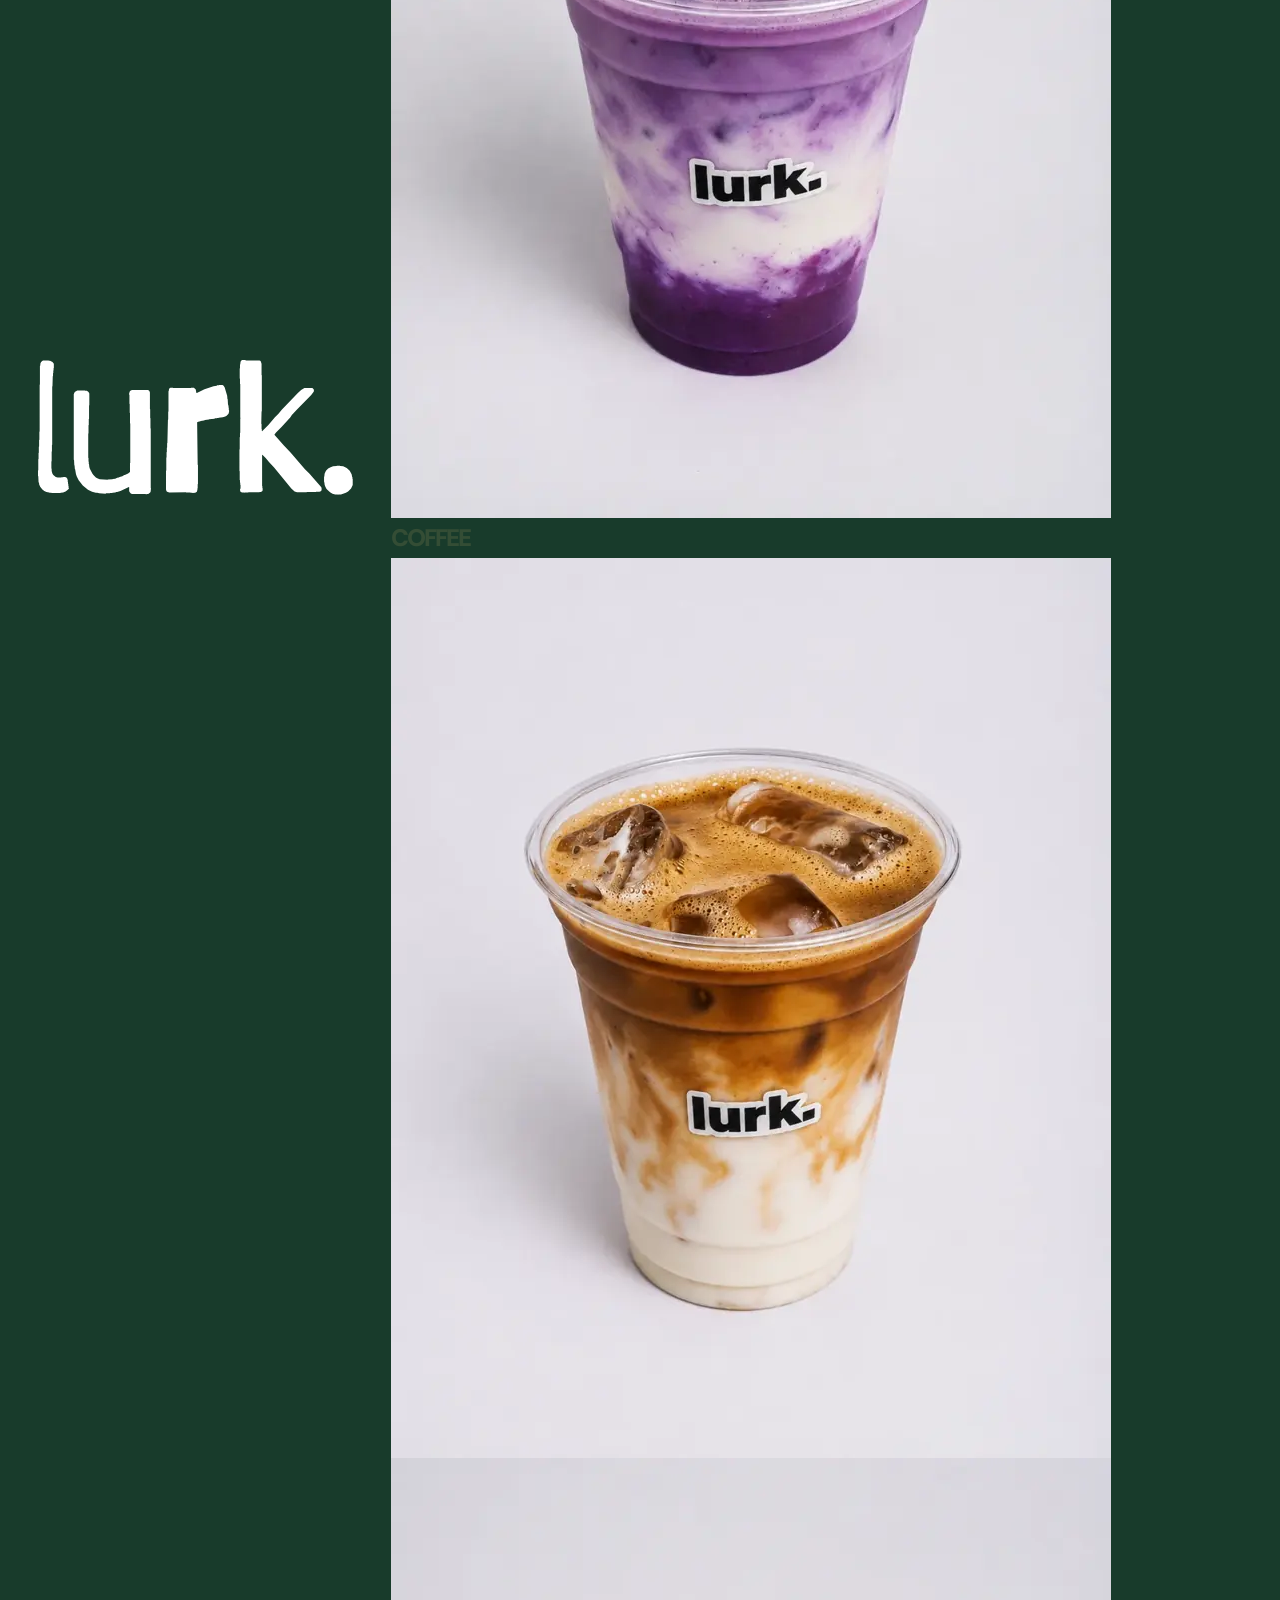
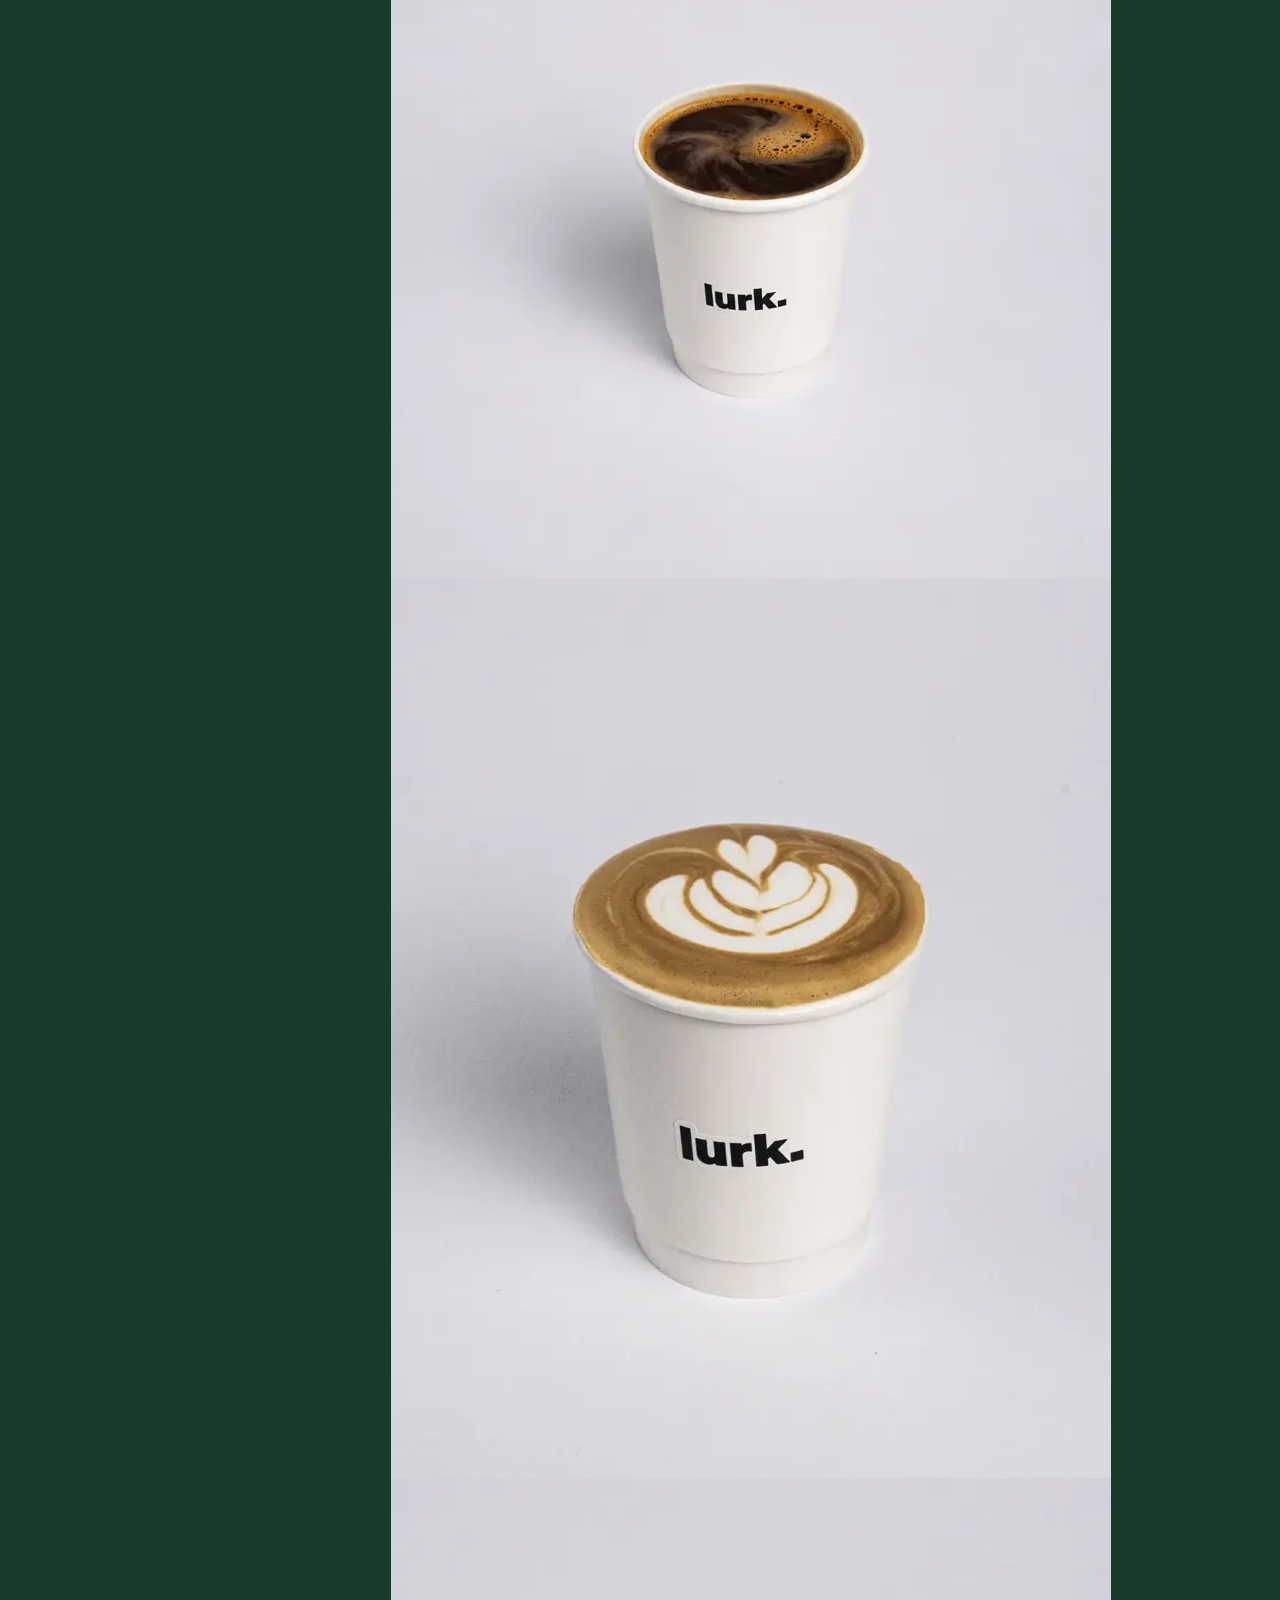
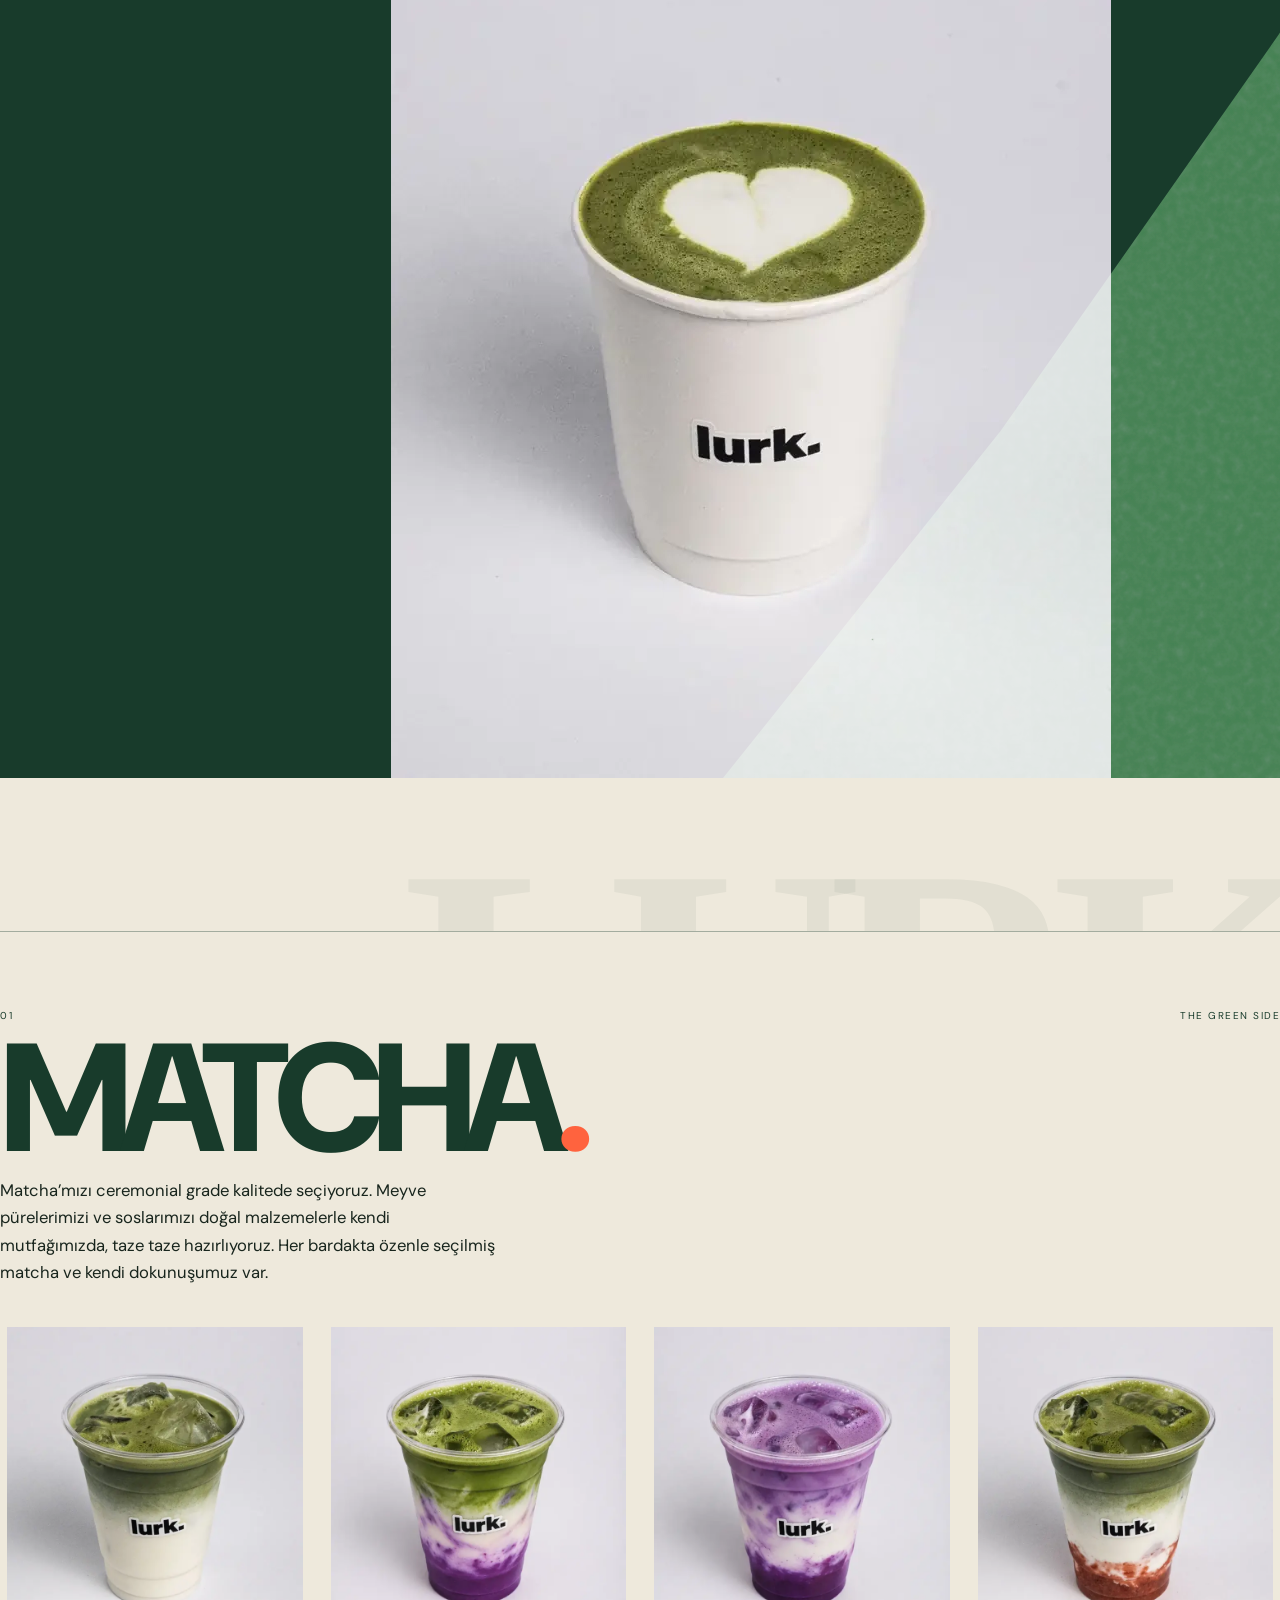
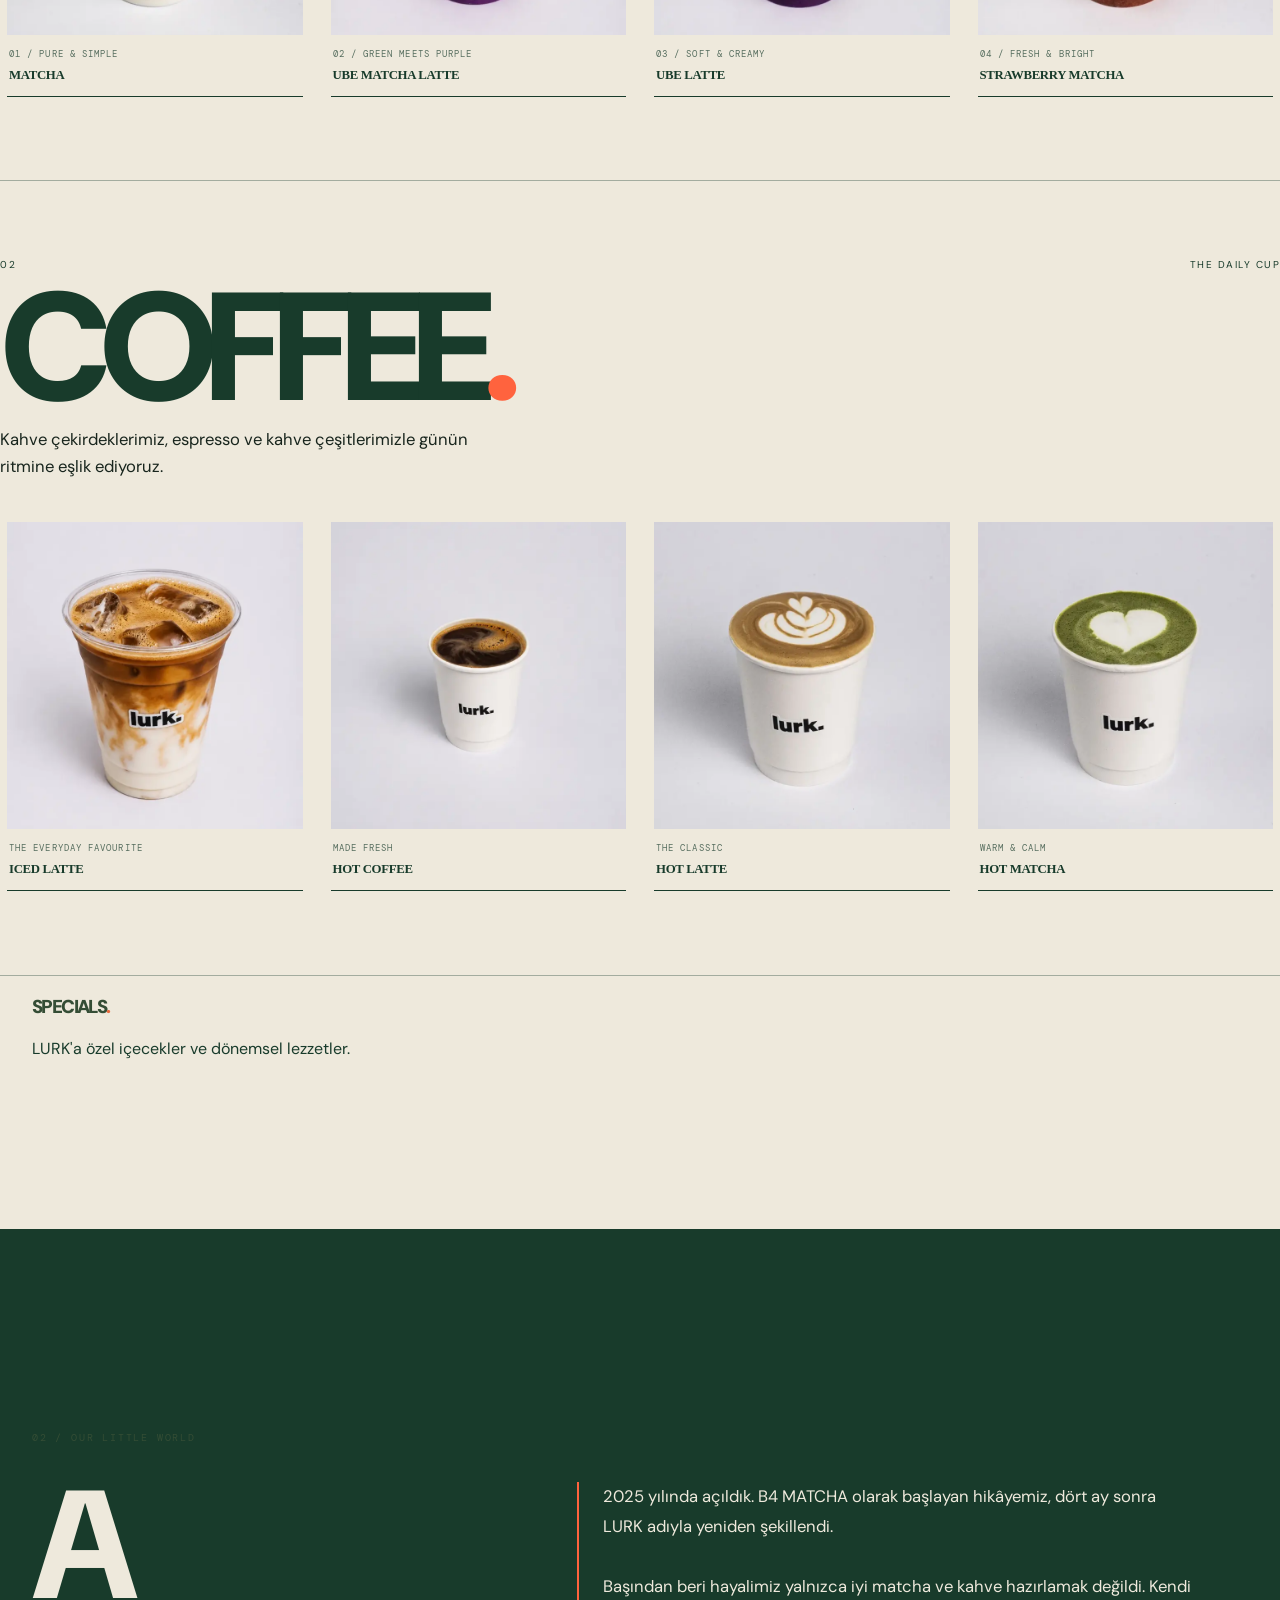
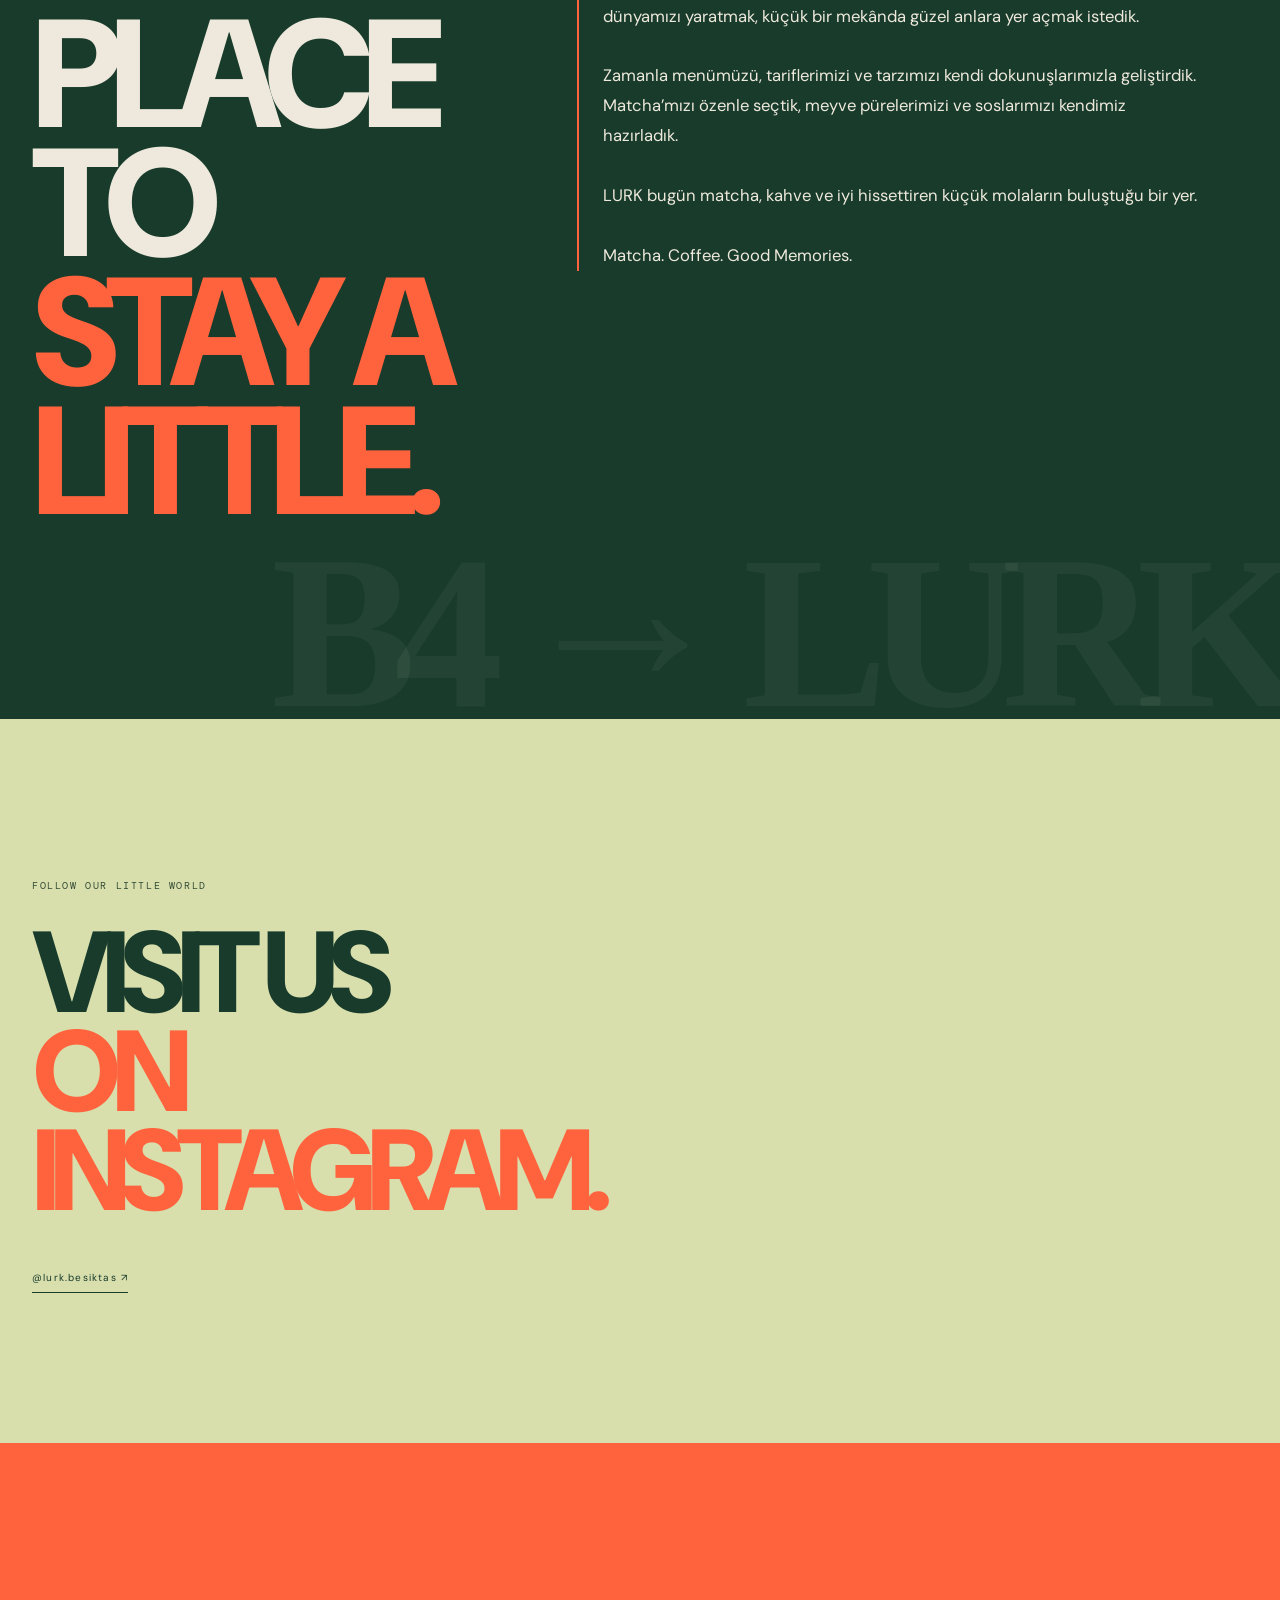
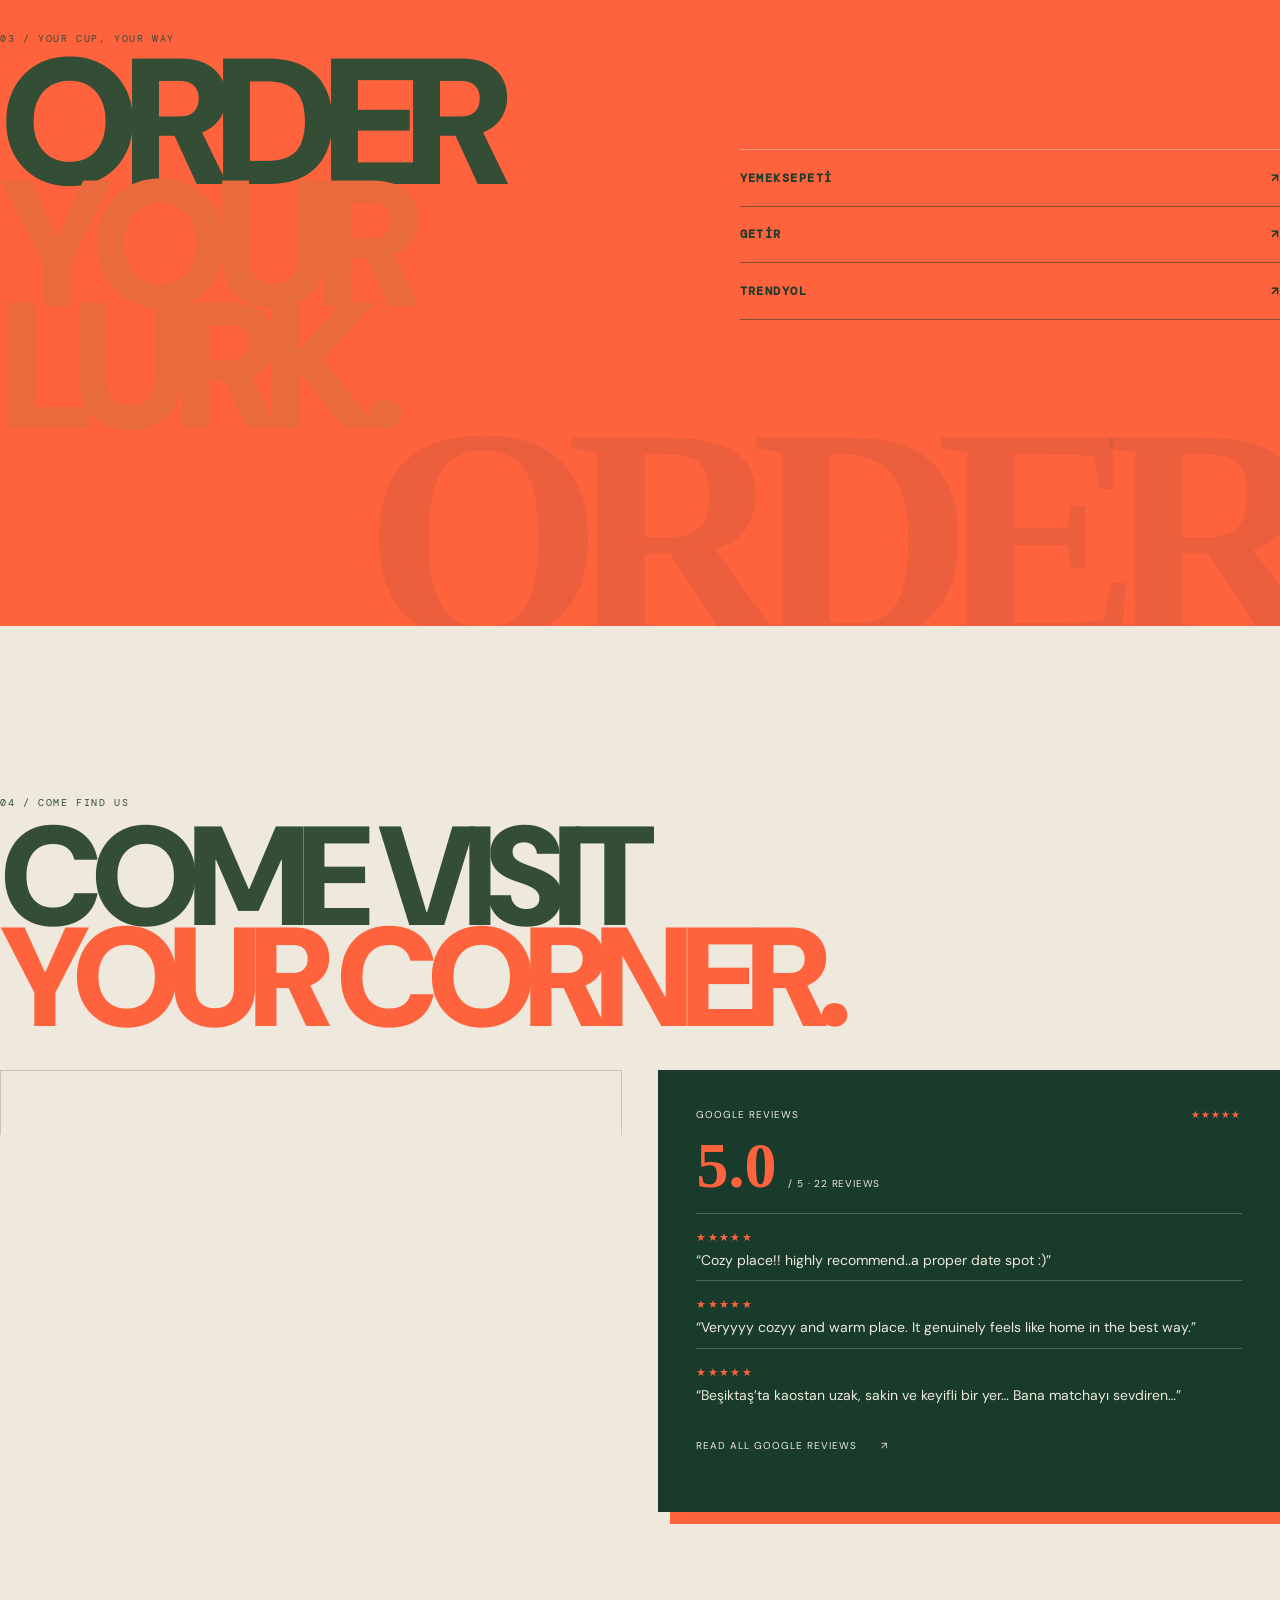
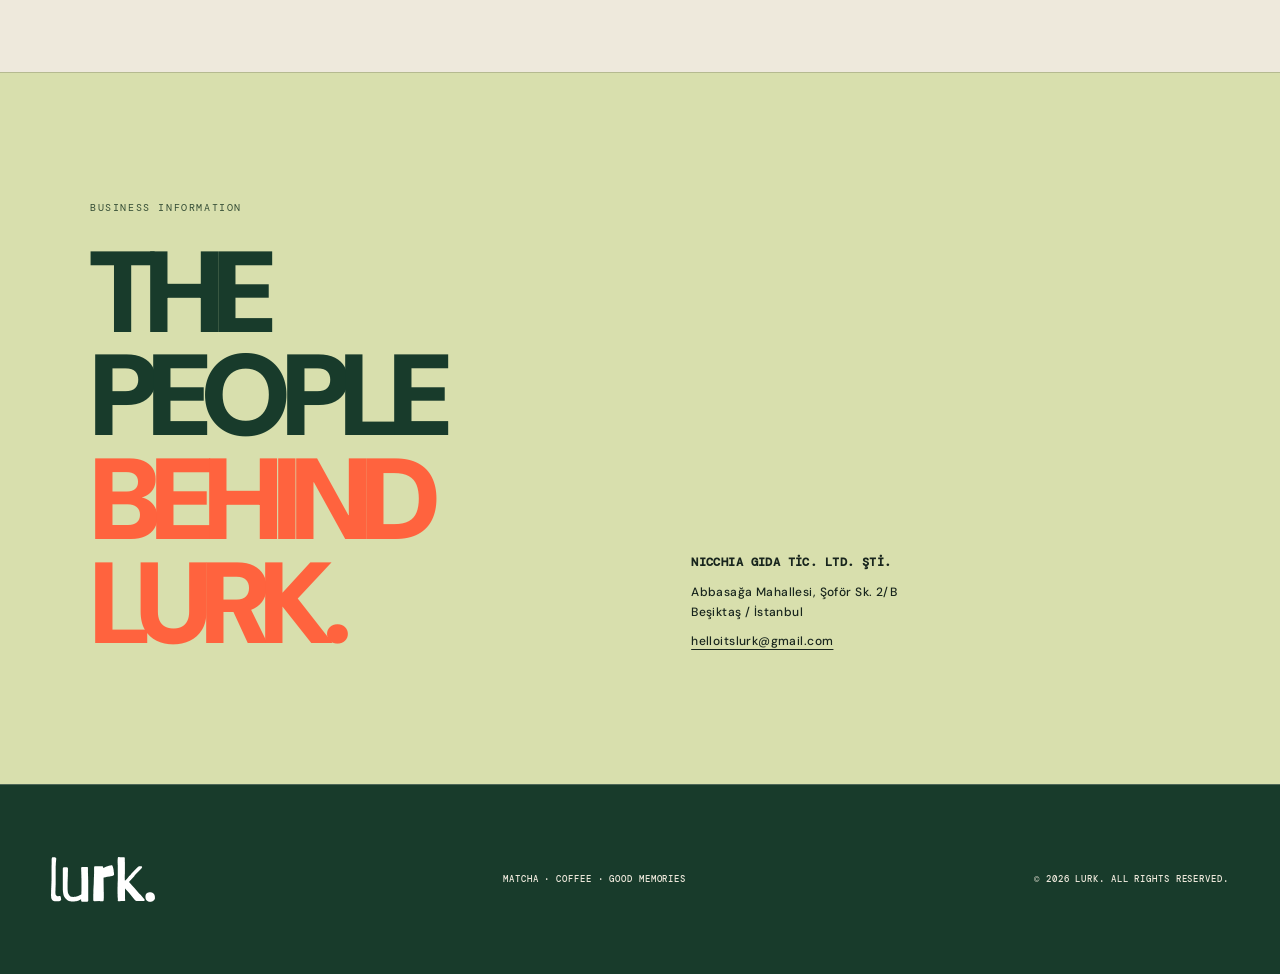
==== commit a05d7738: "Add matcha and coffee previews below hero logo; remove specials" ====
--- a/index.html
+++ b/index.html
@@ -1,15 +1,35 @@
-<!doctype html><html lang="tr"><head><meta charset="UTF-8"><meta name="viewport" content="width=device-width, initial-scale=1.0"><meta name="theme-color" content="#f2eadb"><meta name="description" content="LURK Coffee. Matcha, kahve ve iyi anlar için küçük bir mola."><title>LURK · MATCHA · COFFEE · GOOD MEMORIES</title><link rel="icon" type="image/svg+xml" href="/assets/lurk-logo.svg"><link rel="preconnect" href="https://fonts.googleapis.com"><link rel="preconnect" href="https://fonts.gstatic.com" crossorigin><link href="https://fonts.googleapis.com/css2?family=DM+Mono:wght@400;500&family=DM+Sans:wght@400;500;600;700;800;900&display=swap" rel="stylesheet"><link rel="stylesheet" href="styles.css?v=hero-logo-20261115"><script src="app.js" defer></script></head><body class="home-page one-page-site"><header class="site-header"><a class="site-brand" href="#home"><img src="assets/lurk-logo.svg" alt="LURK"></a><button class="site-menu-toggle" aria-expanded="false" aria-label="Menüyü aç">☰</button><nav class="site-nav"><a href="#home">HOME</a><a href="#menu">MENU</a><a href="#our-world">OUR LITTLE WORLD</a><a href="#order">ORDER</a><a href="#visit-us">VISIT US</a></nav></header><main>
+<!doctype html><html lang="tr"><head><meta charset="UTF-8"><meta name="viewport" content="width=device-width, initial-scale=1.0"><meta name="theme-color" content="#f2eadb"><meta name="description" content="LURK Coffee. Matcha, kahve ve iyi anlar için küçük bir mola."><title>LURK · MATCHA · COFFEE · GOOD MEMORIES</title><link rel="icon" type="image/svg+xml" href="/assets/lurk-logo.svg"><link rel="preconnect" href="https://fonts.googleapis.com"><link rel="preconnect" href="https://fonts.gstatic.com" crossorigin><link href="https://fonts.googleapis.com/css2?family=DM+Mono:wght@400;500&family=DM+Sans:wght@400;500;600;700;800;900&display=swap" rel="stylesheet"><link rel="stylesheet" href="styles.css?v=hero-categories-20261115"><script src="app.js" defer></script></head><body class="home-page one-page-site"><header class="site-header"><a class="site-brand" href="#home"><img src="assets/lurk-logo.svg" alt="LURK"></a><button class="site-menu-toggle" aria-expanded="false" aria-label="Menüyü aç">☰</button><nav class="site-nav"><a href="#home">HOME</a><a href="#menu">MENU</a><a href="#our-world">OUR LITTLE WORLD</a><a href="#order">ORDER</a><a href="#visit-us">VISIT US</a></nav></header><main>
 <section id="home" class="poster-hero scroll-section" aria-label="LURK Coffee poster">
  <img class="poster-artwork" src="/assets/lurk-poster-clean.svg?v=3" alt="LURK Coffee poster">
  <div class="hero-logo-wrap"><img class="hero-lurk-logo" src="/assets/lurk-logo.svg" alt="LURK"></div>
+ <div class="hero-category-preview">
+  <div class="hero-preview-group hero-preview-matcha">
+   <h2><a href="#matcha">MATCHA</a></h2>
+   <div class="hero-preview-images">
+    <a href="#matcha"><img src="assets/matcha-iced.webp" alt="Matcha"></a>
+    <a href="#matcha"><img src="assets/ube-matcha-latte.webp" alt="Ube matcha latte"></a>
+    <a href="#matcha"><img src="assets/strawberry-matcha.webp" alt="Strawberry matcha"></a>
+    <a href="#matcha"><img src="assets/ube-latte.webp" alt="Ube latte"></a>
+   </div>
+  </div>
+  <div class="hero-preview-group hero-preview-coffee">
+   <h2><a href="#coffee">COFFEE</a></h2>
+   <div class="hero-preview-images">
+    <a href="#coffee"><img src="assets/iced-latte.webp" alt="Iced latte"></a>
+    <a href="#coffee"><img src="assets/coffee-hot.webp" alt="Hot coffee"></a>
+    <a href="#coffee"><img src="assets/latte-art.webp" alt="Hot latte"></a>
+    <a href="#coffee"><img src="assets/matcha-hot.webp" alt="Hot matcha"></a>
+   </div>
+  </div>
+ </div>
 </section>
 <section id="menu" class="scroll-section menu-scroll-section">
  <div class="wrap">
   
-  <nav class="menu-subnav"><a href="#matcha">MATCHA ↗</a><a href="#coffee">COFFEE ↗</a><a href="#specials">SPECIALS ↗</a></nav>
+  
   <div id="matcha" class="menu-category menu-matcha"><div class="menu-category-top"><span>01</span><span>THE GREEN SIDE</span></div><h3>MATCHA<span>.</span></h3><p>Matcha’mızı ceremonial grade kalitede seçiyoruz. Meyve pürelerimizi ve soslarımızı doğal malzemelerle kendi mutfağımızda, taze taze hazırlıyoruz. Her bardakta özenle seçilmiş matcha ve kendi dokunuşumuz var.</p><div class="drink-grid"><article class="drink-card drink-matcha"><div class="drink-art drink-photo"><img src="assets/matcha-iced.webp" alt="LURK iced matcha"></div><div class="drink-card-meta"><span>01 / PURE & SIMPLE</span><strong>MATCHA</strong></div></article><article class="drink-card drink-ube-matcha"><div class="drink-art drink-photo"><img src="assets/ube-matcha-latte.webp" alt="Green and purple UBE MATCHA LATTE"></div><div class="drink-card-meta"><span>02 / GREEN MEETS PURPLE</span><strong>UBE MATCHA LATTE</strong></div></article><article class="drink-card drink-ube"><div class="drink-art drink-photo"><img src="assets/ube-latte.webp" alt="Purple UBE LATTE"></div><div class="drink-card-meta"><span>03 / SOFT & CREAMY</span><strong>UBE LATTE</strong></div></article><article class="drink-card drink-berry"><div class="drink-art drink-photo"><img src="assets/strawberry-matcha.webp" alt="Strawberry matcha"></div><div class="drink-card-meta"><span>04 / FRESH & BRIGHT</span><strong>STRAWBERRY MATCHA</strong></div></article></div></div>
   <div id="coffee" class="menu-category menu-coffee"><div class="menu-category-top"><span>02</span><span>THE DAILY CUP</span></div><h3>COFFEE<span>.</span></h3><p>Kahve çekirdeklerimiz, espresso ve kahve çeşitlerimizle günün ritmine eşlik ediyoruz.</p><div class="coffee-photo-grid"><article class="drink-card"><div class="drink-art drink-photo"><img src="assets/iced-latte.webp" alt="LURK iced latte"></div><div class="drink-card-meta"><span>THE EVERYDAY FAVOURITE</span><strong>ICED LATTE</strong></div></article><article class="drink-card"><div class="drink-art drink-photo"><img src="assets/coffee-hot.webp" alt="LURK hot coffee"></div><div class="drink-card-meta"><span>MADE FRESH</span><strong>HOT COFFEE</strong></div></article><article class="drink-card"><div class="drink-art drink-photo"><img src="assets/latte-art.webp" alt="LURK hot latte with latte art"></div><div class="drink-card-meta"><span>THE CLASSIC</span><strong>HOT LATTE</strong></div></article><article class="drink-card"><div class="drink-art drink-photo"><img src="assets/matcha-hot.webp" alt="LURK hot matcha"></div><div class="drink-card-meta"><span>WARM & CALM</span><strong>HOT MATCHA</strong></div></article></div></div>
-  <div id="specials" class="menu-category menu-specials"><div class="menu-category-top"><span>03</span><span>THE UNEXPECTED</span></div><h3>SPECIALS<span>.</span></h3><p>LURK'a özel içecekler ve dönemsel lezzetler.</p></div>
+  <h3>SPECIALS<span>.</span></h3><p>LURK'a özel içecekler ve dönemsel lezzetler.</p></div>
  </div>
 </section>
 <section id="our-world" class="scroll-section story-section">
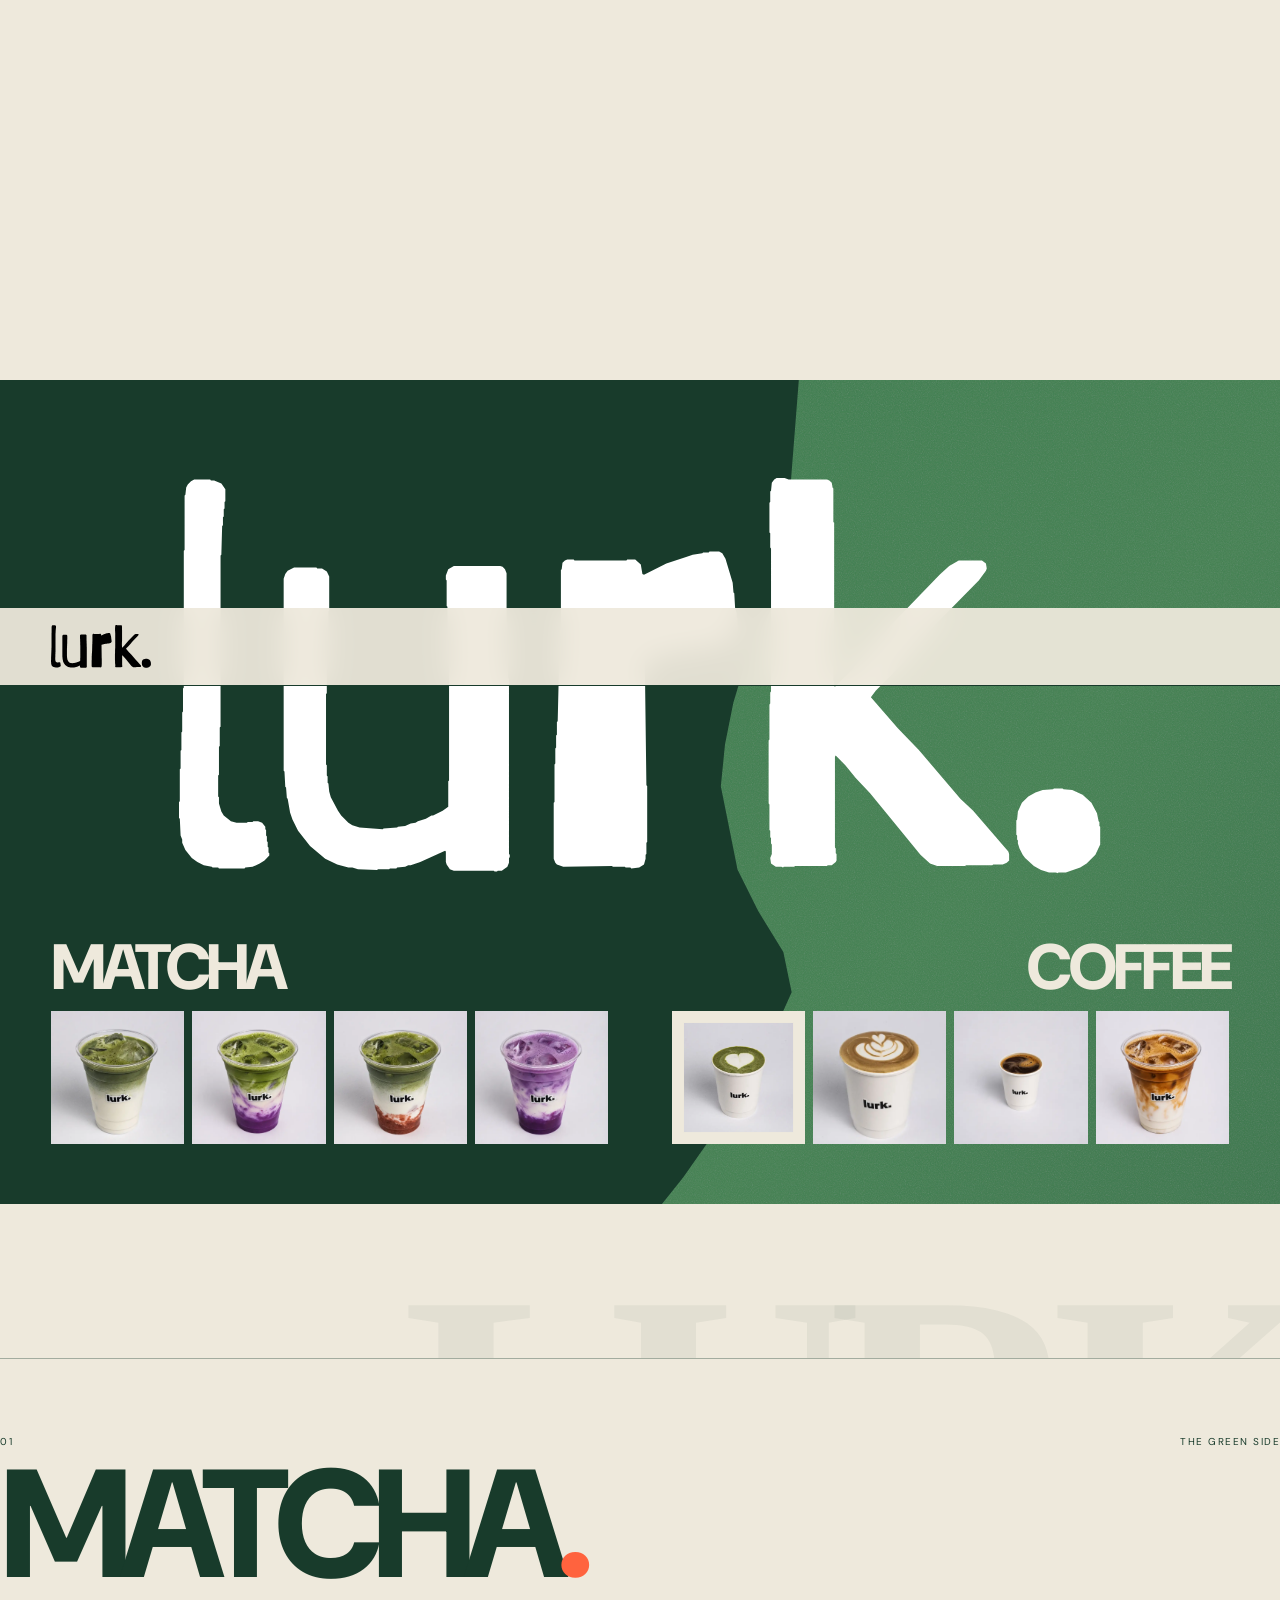
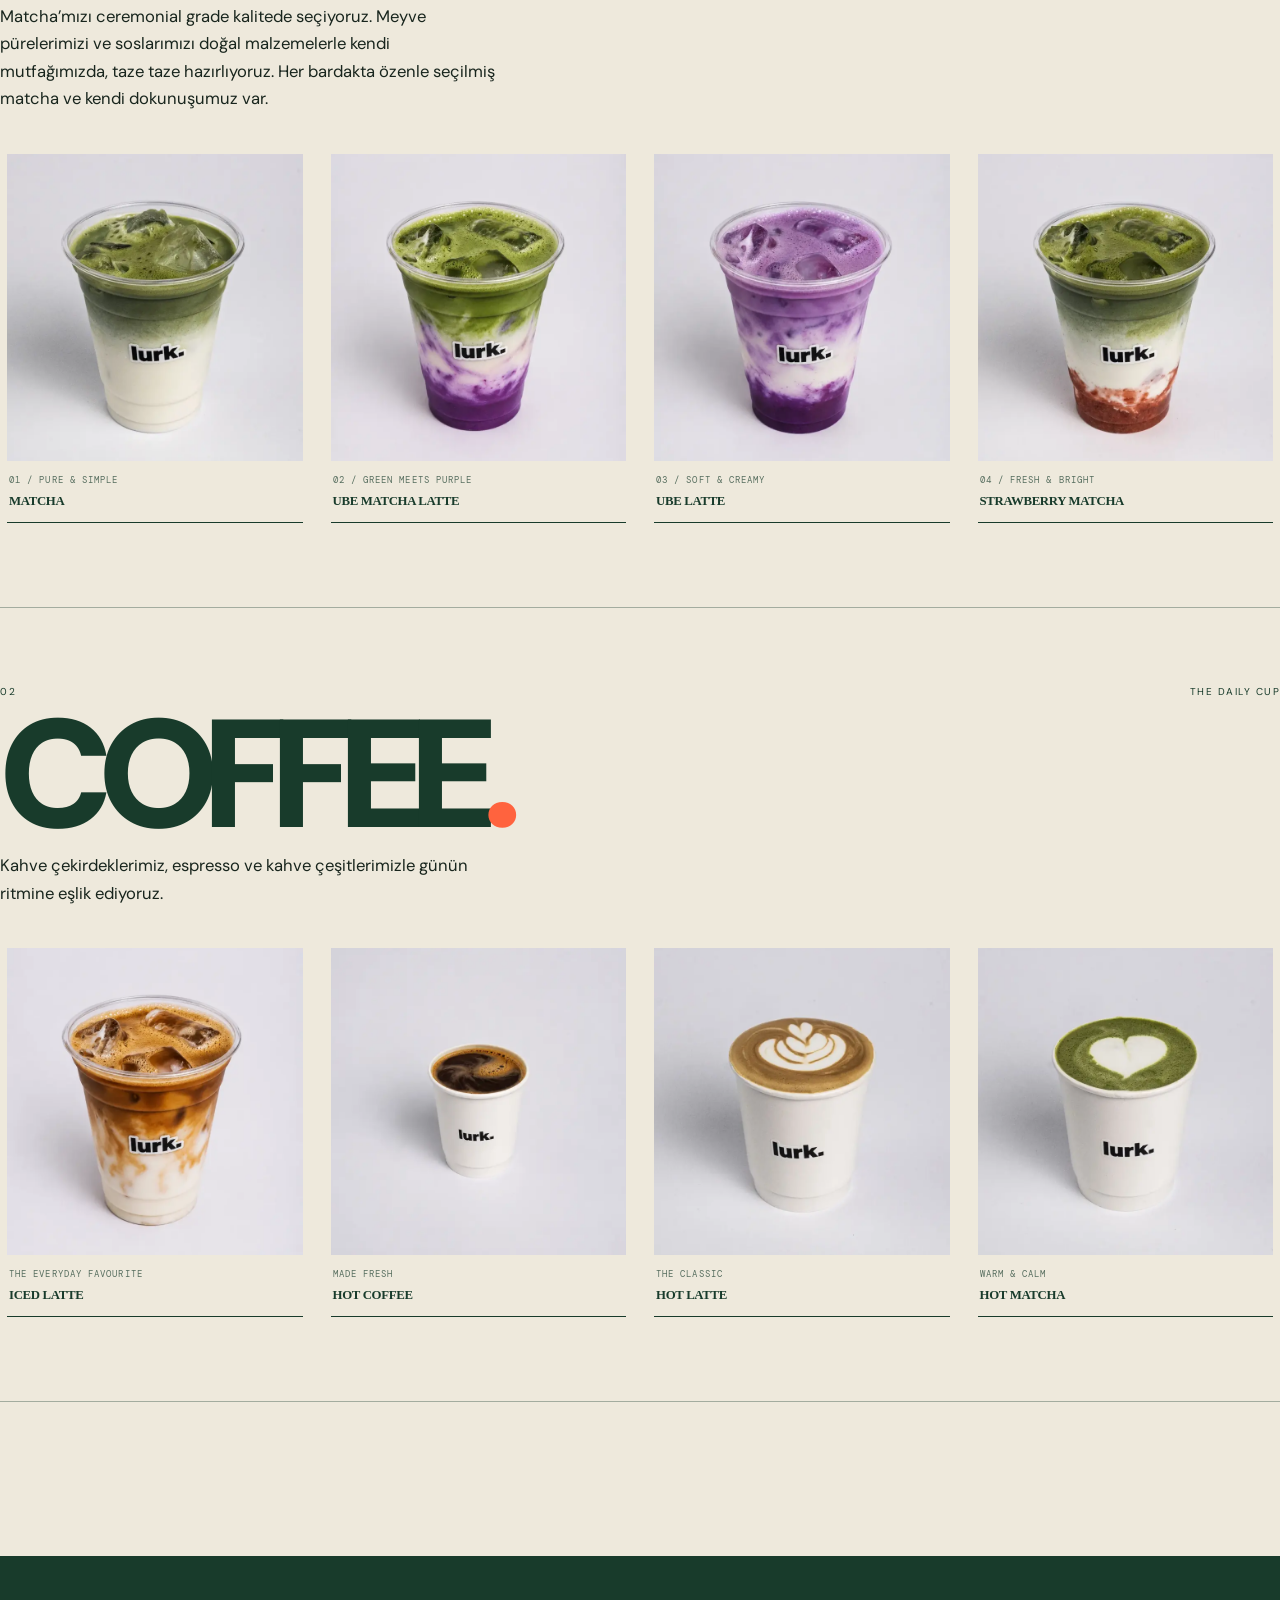
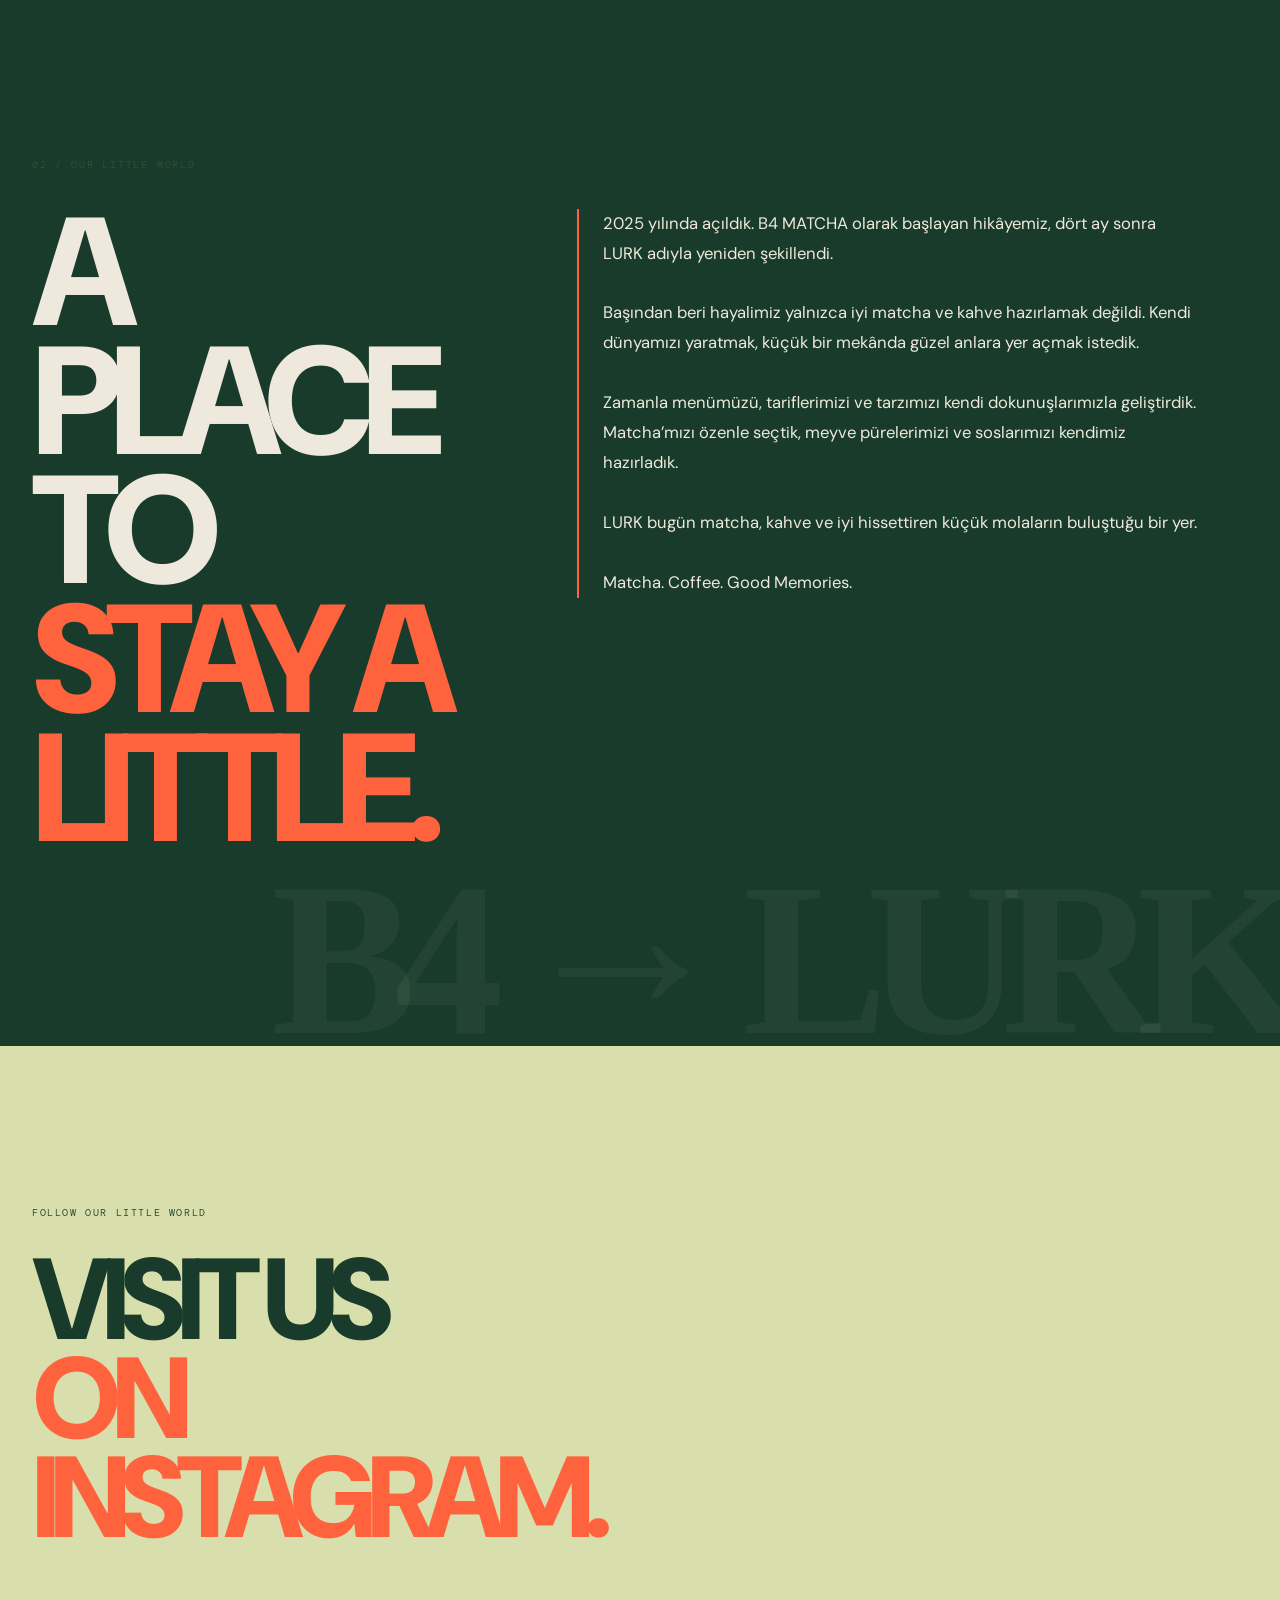
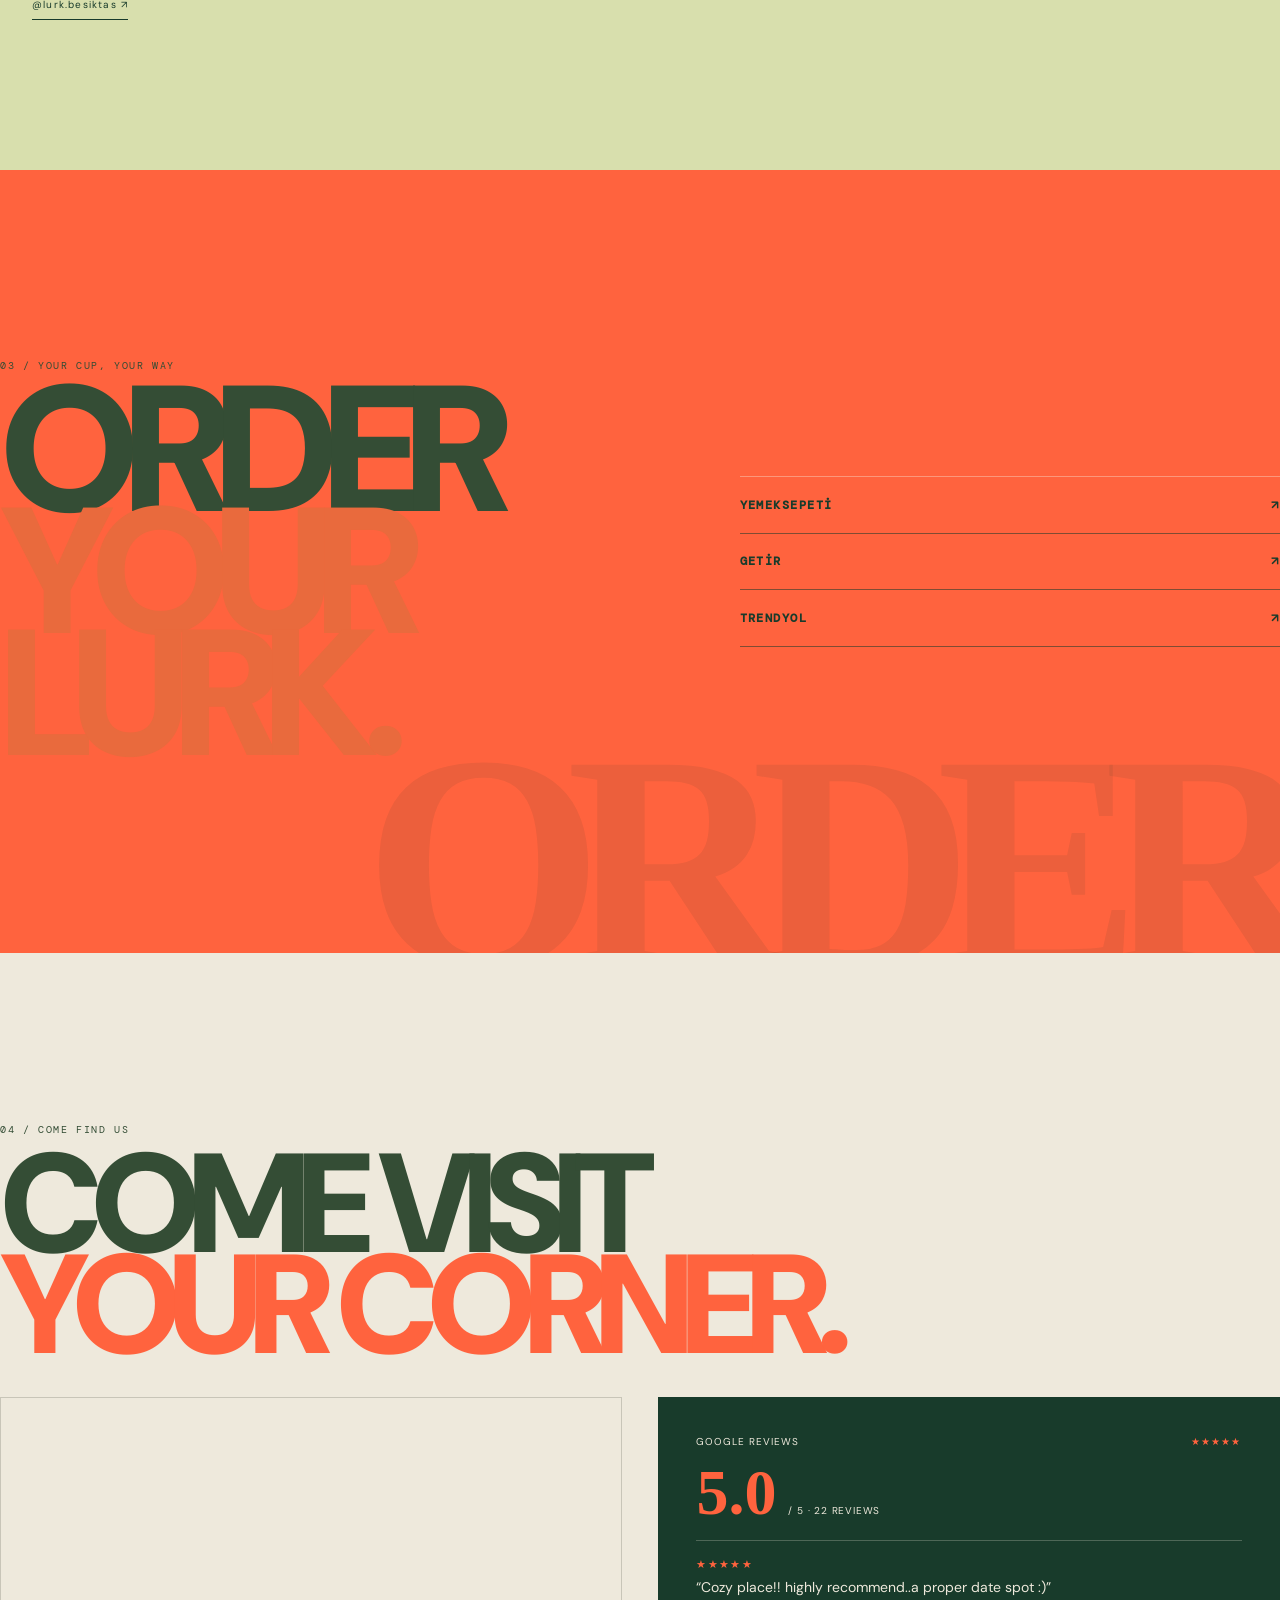
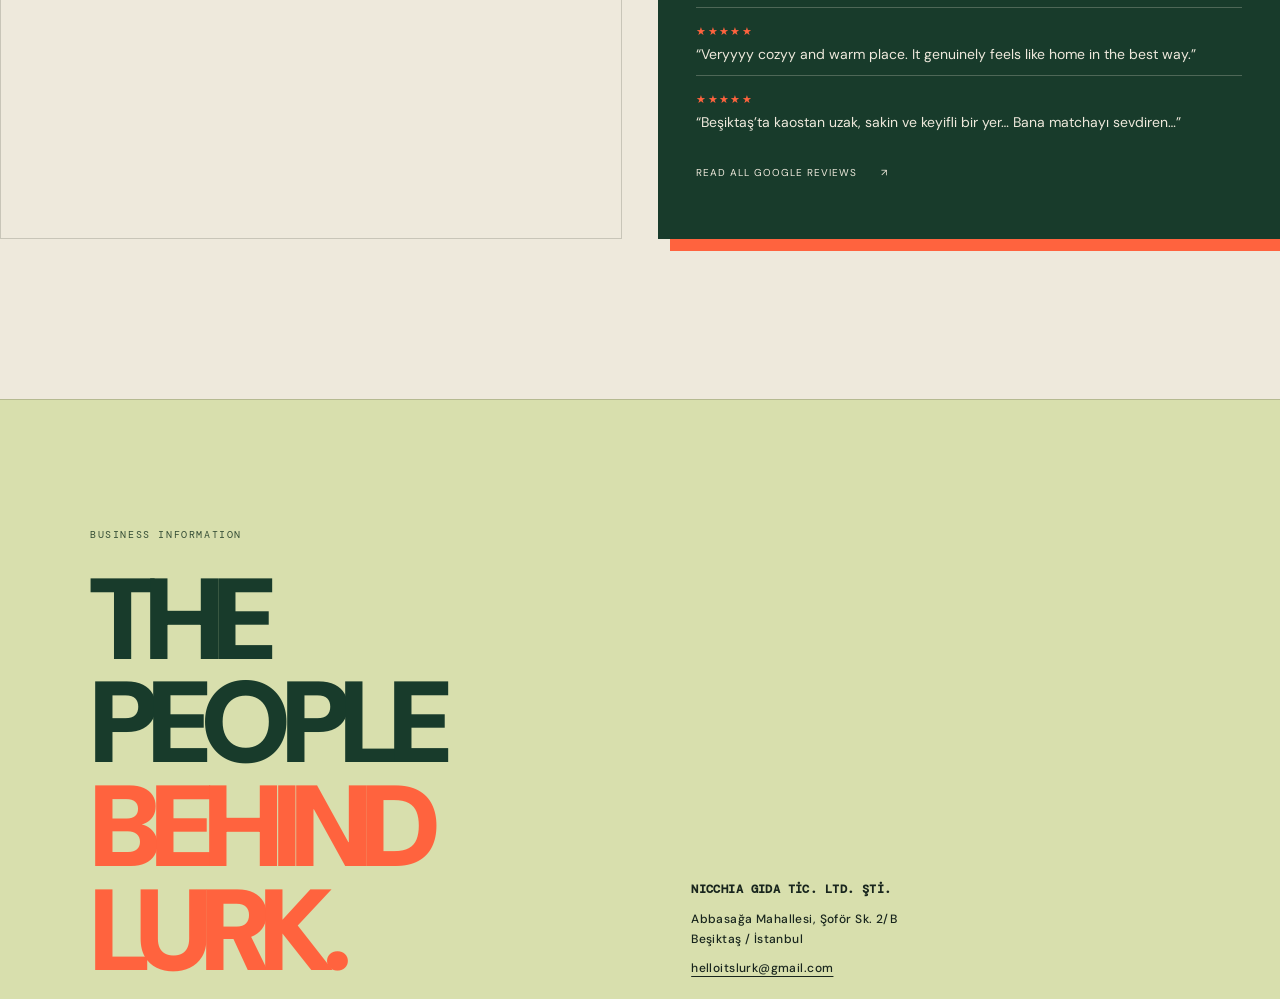
==== commit ac0d5c79: "Remove remaining Specials content" ====
--- a/index.html
+++ b/index.html
@@ -29,7 +29,7 @@
   
   <div id="matcha" class="menu-category menu-matcha"><div class="menu-category-top"><span>01</span><span>THE GREEN SIDE</span></div><h3>MATCHA<span>.</span></h3><p>Matcha’mızı ceremonial grade kalitede seçiyoruz. Meyve pürelerimizi ve soslarımızı doğal malzemelerle kendi mutfağımızda, taze taze hazırlıyoruz. Her bardakta özenle seçilmiş matcha ve kendi dokunuşumuz var.</p><div class="drink-grid"><article class="drink-card drink-matcha"><div class="drink-art drink-photo"><img src="assets/matcha-iced.webp" alt="LURK iced matcha"></div><div class="drink-card-meta"><span>01 / PURE & SIMPLE</span><strong>MATCHA</strong></div></article><article class="drink-card drink-ube-matcha"><div class="drink-art drink-photo"><img src="assets/ube-matcha-latte.webp" alt="Green and purple UBE MATCHA LATTE"></div><div class="drink-card-meta"><span>02 / GREEN MEETS PURPLE</span><strong>UBE MATCHA LATTE</strong></div></article><article class="drink-card drink-ube"><div class="drink-art drink-photo"><img src="assets/ube-latte.webp" alt="Purple UBE LATTE"></div><div class="drink-card-meta"><span>03 / SOFT & CREAMY</span><strong>UBE LATTE</strong></div></article><article class="drink-card drink-berry"><div class="drink-art drink-photo"><img src="assets/strawberry-matcha.webp" alt="Strawberry matcha"></div><div class="drink-card-meta"><span>04 / FRESH & BRIGHT</span><strong>STRAWBERRY MATCHA</strong></div></article></div></div>
   <div id="coffee" class="menu-category menu-coffee"><div class="menu-category-top"><span>02</span><span>THE DAILY CUP</span></div><h3>COFFEE<span>.</span></h3><p>Kahve çekirdeklerimiz, espresso ve kahve çeşitlerimizle günün ritmine eşlik ediyoruz.</p><div class="coffee-photo-grid"><article class="drink-card"><div class="drink-art drink-photo"><img src="assets/iced-latte.webp" alt="LURK iced latte"></div><div class="drink-card-meta"><span>THE EVERYDAY FAVOURITE</span><strong>ICED LATTE</strong></div></article><article class="drink-card"><div class="drink-art drink-photo"><img src="assets/coffee-hot.webp" alt="LURK hot coffee"></div><div class="drink-card-meta"><span>MADE FRESH</span><strong>HOT COFFEE</strong></div></article><article class="drink-card"><div class="drink-art drink-photo"><img src="assets/latte-art.webp" alt="LURK hot latte with latte art"></div><div class="drink-card-meta"><span>THE CLASSIC</span><strong>HOT LATTE</strong></div></article><article class="drink-card"><div class="drink-art drink-photo"><img src="assets/matcha-hot.webp" alt="LURK hot matcha"></div><div class="drink-card-meta"><span>WARM & CALM</span><strong>HOT MATCHA</strong></div></article></div></div>
-  <h3>SPECIALS<span>.</span></h3><p>LURK'a özel içecekler ve dönemsel lezzetler.</p></div>
+  
  </div>
 </section>
 <section id="our-world" class="scroll-section story-section">
--- a/styles.css
+++ b/styles.css
@@ -1177,3 +1177,47 @@
 body.one-page-site .hero-lurk-logo{display:block;width:100%;height:auto;filter:brightness(0) invert(1);}
 body.one-page-site .poster-hero:after{content:none!important;}
 @media(max-width:760px){body.one-page-site .poster-hero{min-height:calc(84svh - 66px)!important;}body.one-page-site .hero-logo-wrap{width:94vw;padding:4vw;}}
+
+
+/* HERO CATEGORY PREVIEW */
+body.one-page-site .poster-hero{
+ min-height:calc(100svh - 76px)!important;height:auto!important;
+ flex-direction:column!important;justify-content:center!important;
+ gap:clamp(20px,3vh,38px)!important;padding:clamp(34px,5vh,64px) clamp(18px,4vw,64px)!important;
+}
+body.one-page-site .hero-logo-wrap{width:min(78vw,1000px)!important;flex:0 0 auto}
+body.one-page-site .hero-category-preview{
+ position:relative;z-index:2;width:min(1180px,100%);display:grid;
+ grid-template-columns:1fr 1fr;gap:clamp(24px,5vw,72px);align-items:start;
+}
+body.one-page-site .hero-preview-group h2{font-size:clamp(32px,5vw,64px);line-height:.9;margin:0 0 14px;font-weight:900;letter-spacing:-.09em}
+body.one-page-site .hero-preview-group h2 a{color:#eee9dc}
+body.one-page-site .hero-preview-matcha h2{text-align:left}
+body.one-page-site .hero-preview-coffee h2{text-align:right}
+body.one-page-site .hero-preview-images{display:grid;grid-template-columns:repeat(4,minmax(0,1fr));gap:8px}
+body.one-page-site .hero-preview-coffee .hero-preview-images{direction:rtl}
+body.one-page-site .hero-preview-images a{display:block;aspect-ratio:1/1;overflow:hidden;background:#eee9dc}
+body.one-page-site .hero-preview-images img{display:block;width:100%;height:100%;object-fit:cover;transition:transform .35s ease}
+body.one-page-site .hero-preview-images a:hover img{transform:scale(1.07)}
+@media(max-width:760px){
+ body.one-page-site .poster-hero{min-height:calc(100svh - 66px)!important;padding:38px 16px 30px!important;gap:28px!important}
+ body.one-page-site .hero-logo-wrap{width:94vw!important}
+ body.one-page-site .hero-category-preview{gap:20px;grid-template-columns:1fr 1fr}
+ body.one-page-site .hero-preview-group h2{font-size:clamp(24px,7vw,38px);margin-bottom:10px}
+ body.one-page-site .hero-preview-images{grid-template-columns:repeat(2,minmax(0,1fr));gap:6px}
+}
+
+
+/* Normalize drink scale inside the coffee hero thumbnails */
+body.one-page-site .hero-preview-coffee .hero-preview-images a:nth-child(3) img{
+ transform:scale(1.22);
+}
+body.one-page-site .hero-preview-coffee .hero-preview-images a:nth-child(4) img{
+ transform:scale(.82);
+}
+body.one-page-site .hero-preview-coffee .hero-preview-images a:nth-child(3):hover img{
+ transform:scale(1.29);
+}
+body.one-page-site .hero-preview-coffee .hero-preview-images a:nth-child(4):hover img{
+ transform:scale(.89);
+}
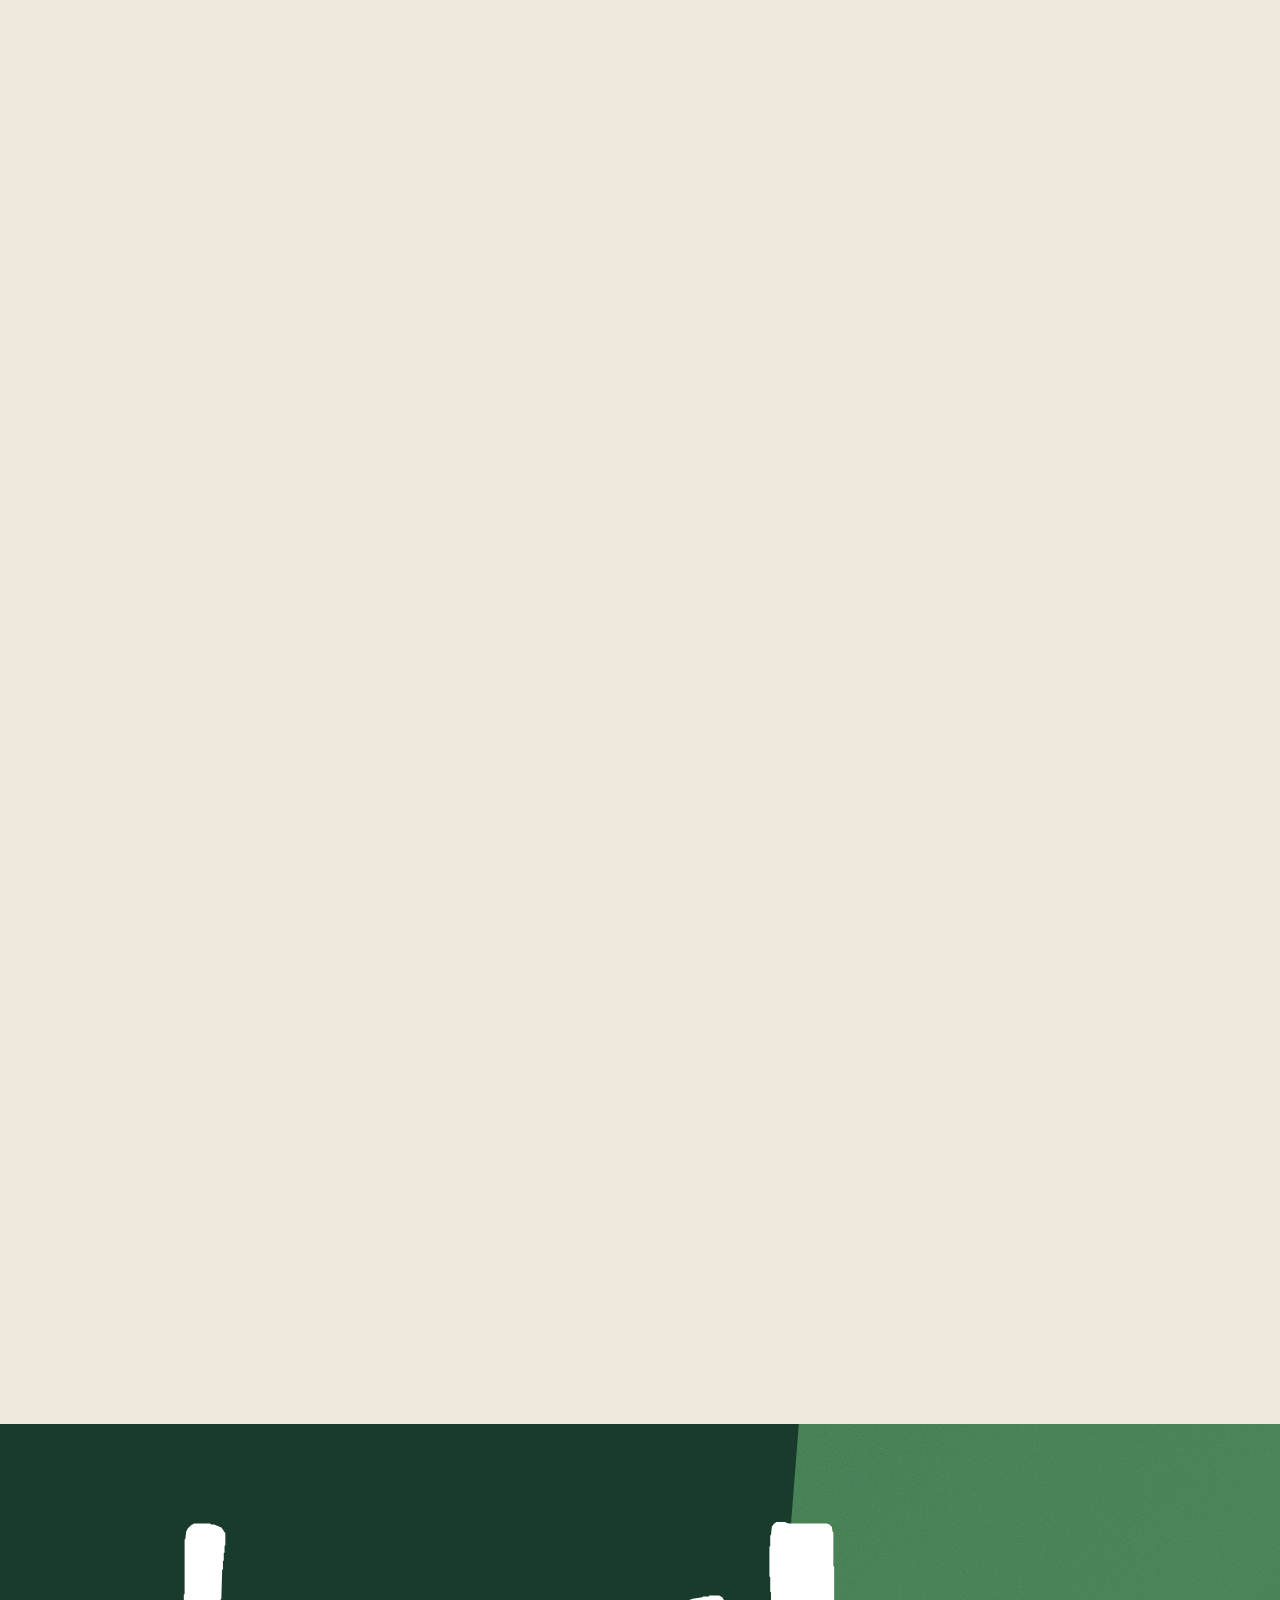
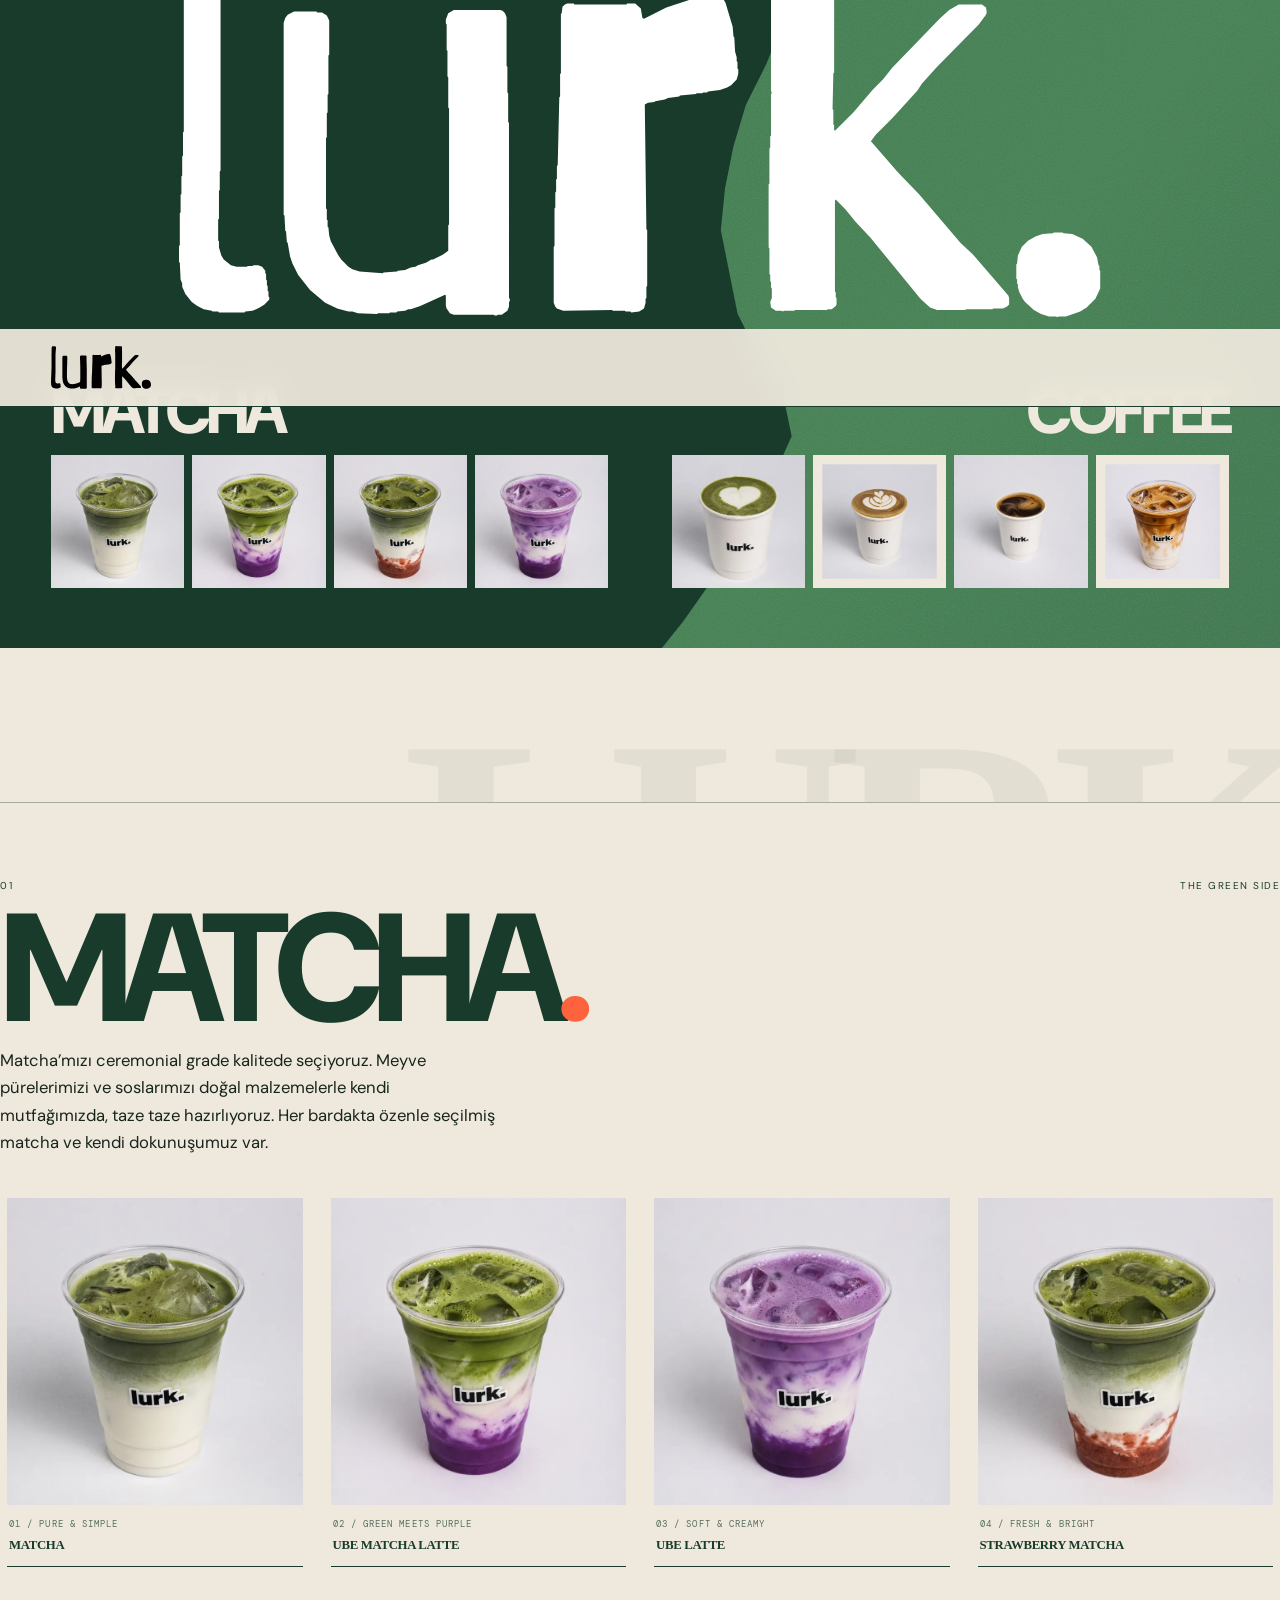
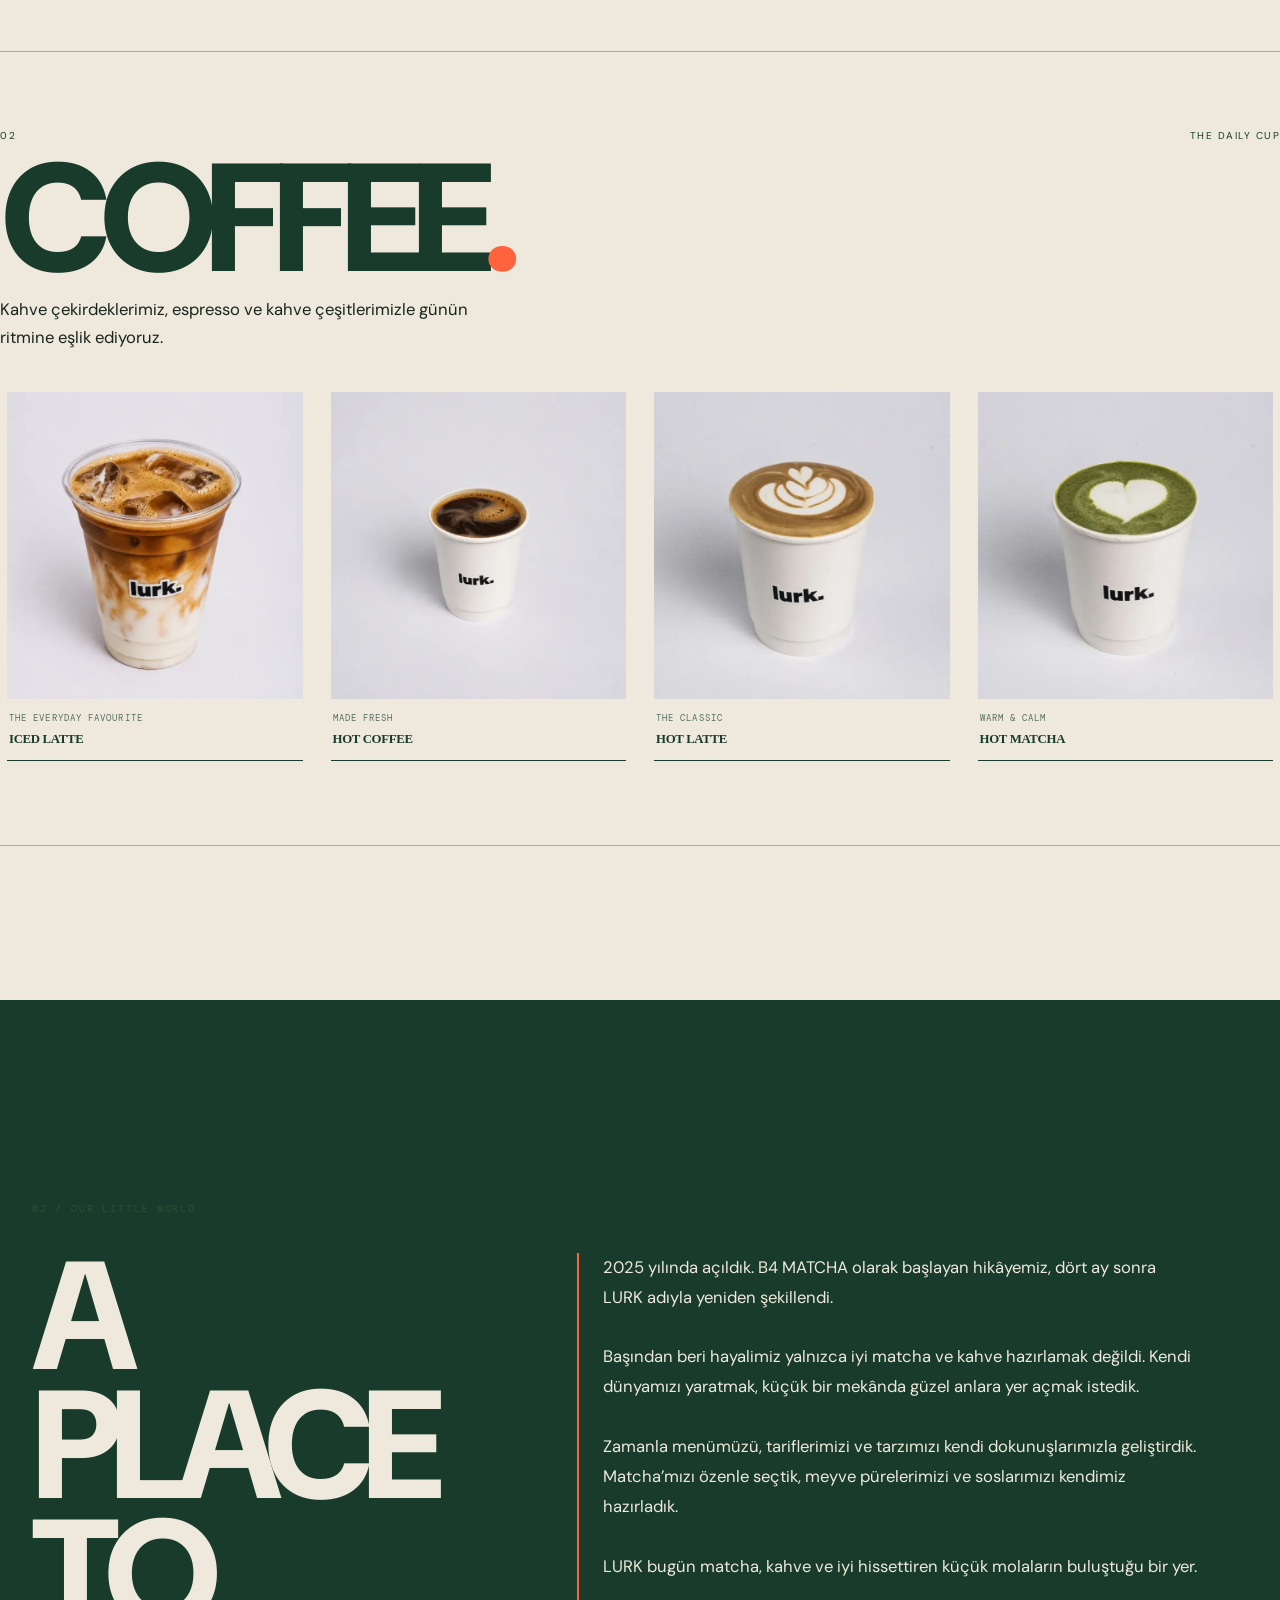
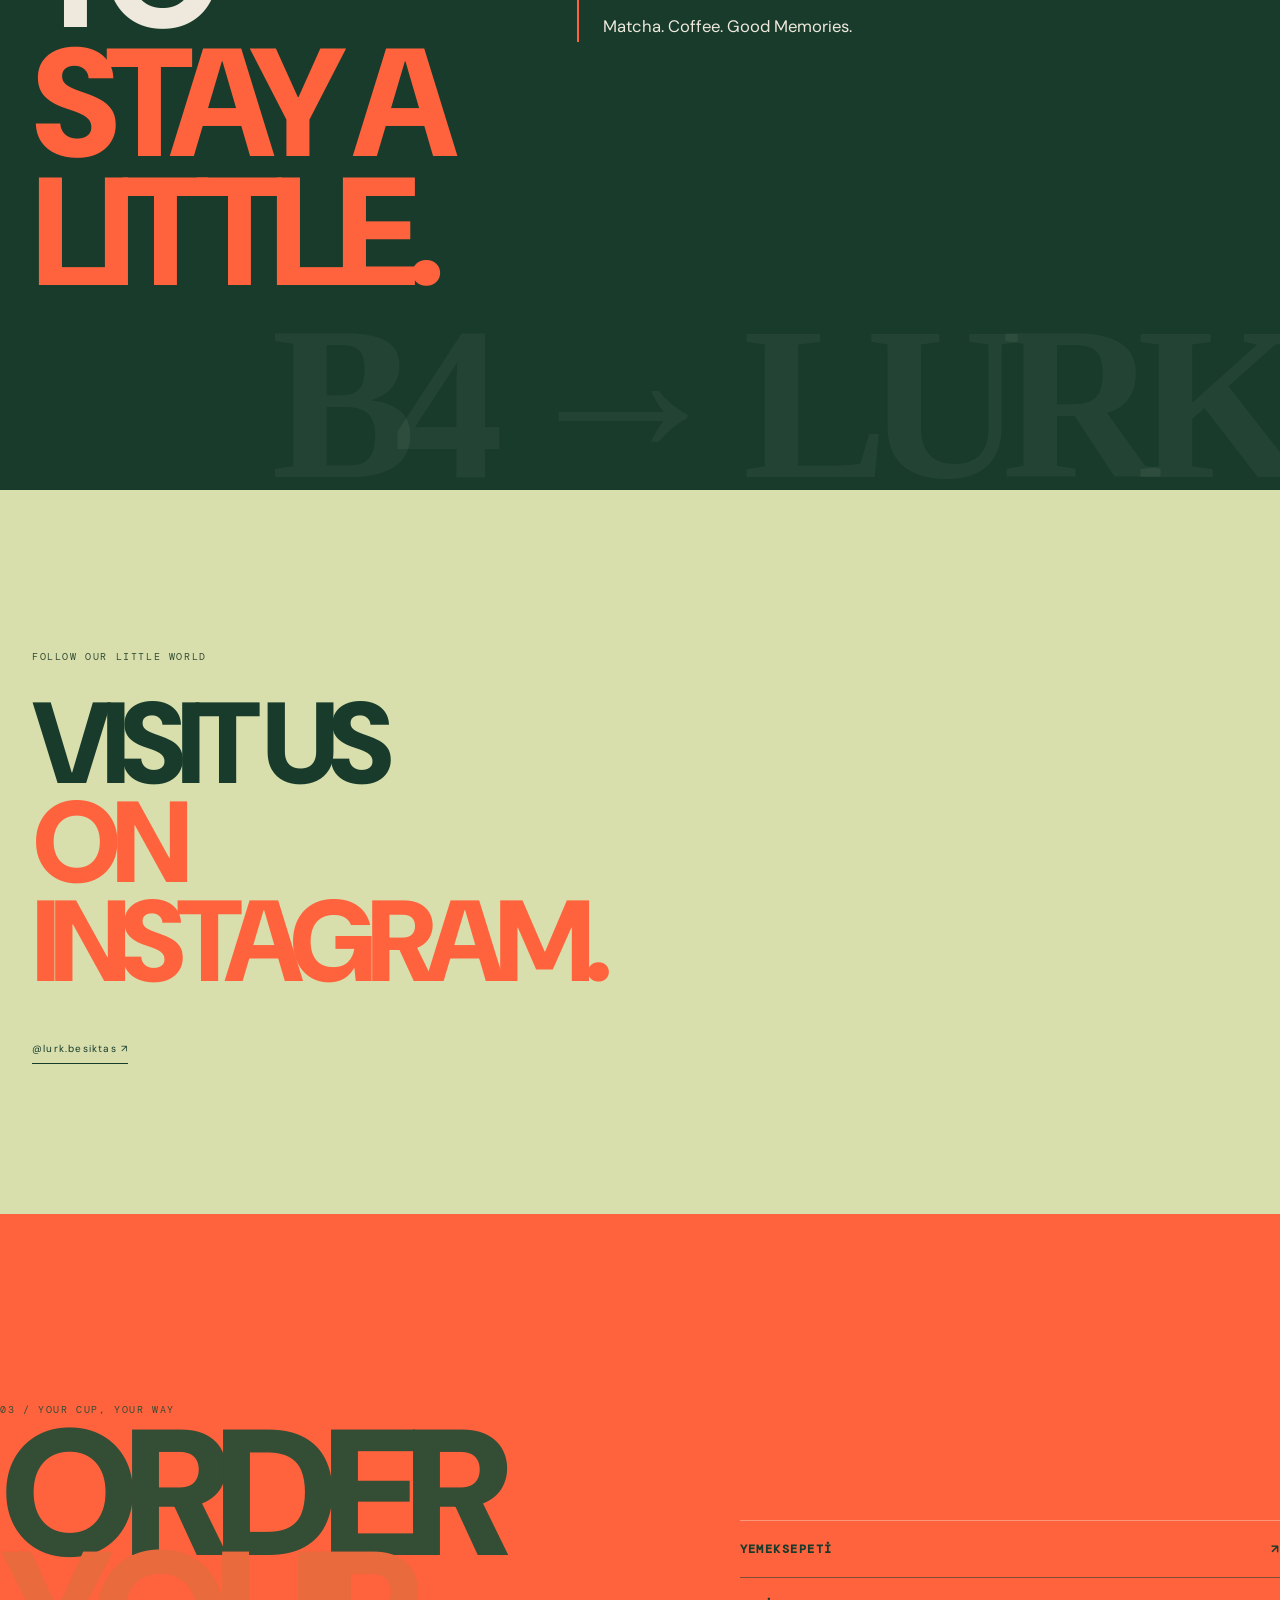
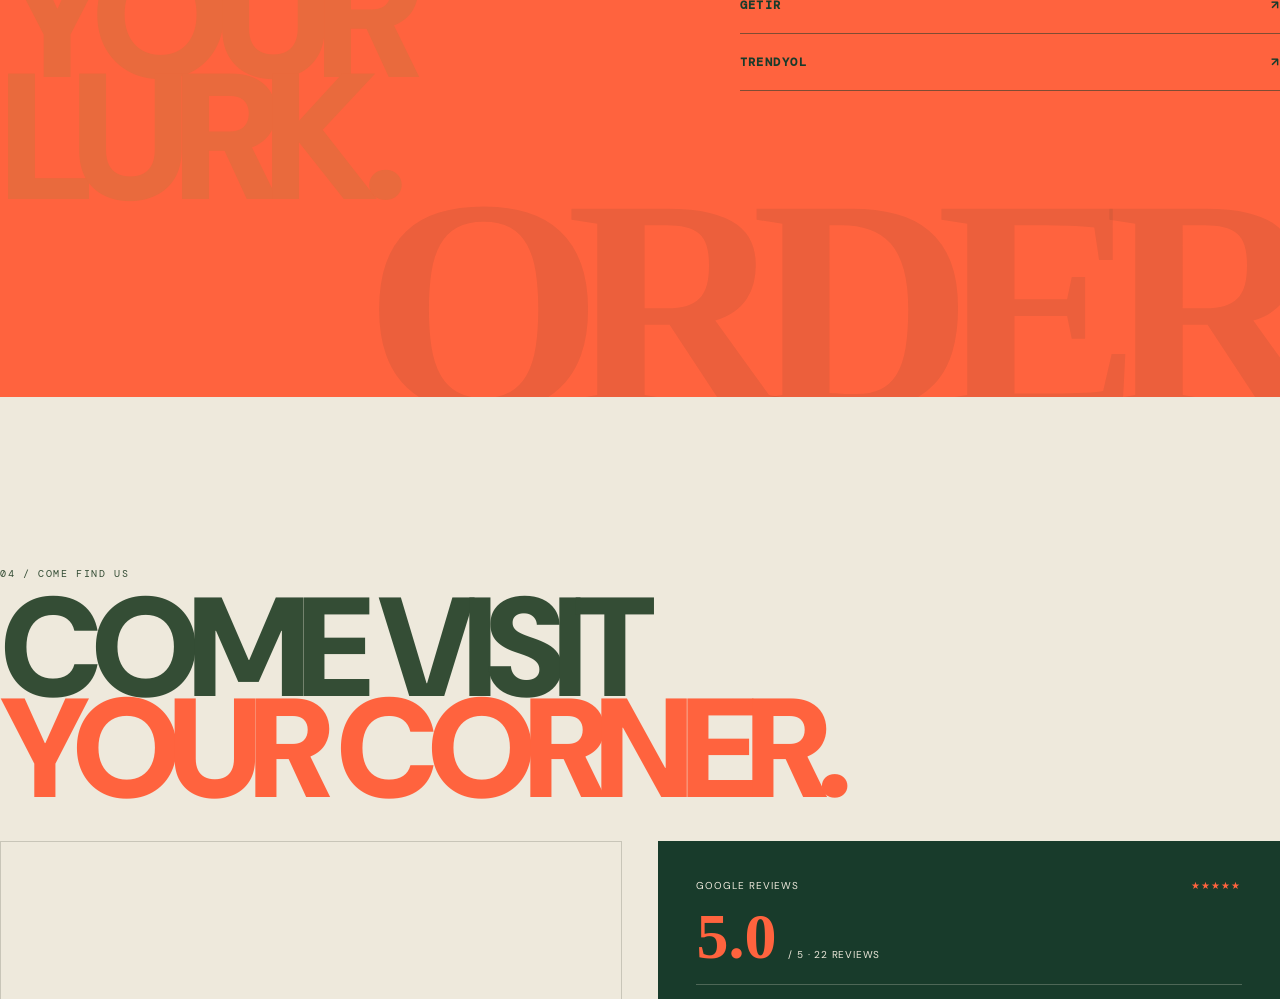
==== commit 9cc4ef63: "Refresh hero thumbnail styling" ====
--- a/index.html
+++ b/index.html
@@ -1,4 +1,4 @@
-<!doctype html><html lang="tr"><head><meta charset="UTF-8"><meta name="viewport" content="width=device-width, initial-scale=1.0"><meta name="theme-color" content="#f2eadb"><meta name="description" content="LURK Coffee. Matcha, kahve ve iyi anlar için küçük bir mola."><title>LURK · MATCHA · COFFEE · GOOD MEMORIES</title><link rel="icon" type="image/svg+xml" href="/assets/lurk-logo.svg"><link rel="preconnect" href="https://fonts.googleapis.com"><link rel="preconnect" href="https://fonts.gstatic.com" crossorigin><link href="https://fonts.googleapis.com/css2?family=DM+Mono:wght@400;500&family=DM+Sans:wght@400;500;600;700;800;900&display=swap" rel="stylesheet"><link rel="stylesheet" href="styles.css?v=hero-categories-20261115"><script src="app.js" defer></script></head><body class="home-page one-page-site"><header class="site-header"><a class="site-brand" href="#home"><img src="assets/lurk-logo.svg" alt="LURK"></a><button class="site-menu-toggle" aria-expanded="false" aria-label="Menüyü aç">☰</button><nav class="site-nav"><a href="#home">HOME</a><a href="#menu">MENU</a><a href="#our-world">OUR LITTLE WORLD</a><a href="#order">ORDER</a><a href="#visit-us">VISIT US</a></nav></header><main>
+<!doctype html><html lang="tr"><head><meta charset="UTF-8"><meta name="viewport" content="width=device-width, initial-scale=1.0"><meta name="theme-color" content="#f2eadb"><meta name="description" content="LURK Coffee. Matcha, kahve ve iyi anlar için küçük bir mola."><title>LURK · MATCHA · COFFEE · GOOD MEMORIES</title><link rel="icon" type="image/svg+xml" href="/assets/lurk-logo.svg"><link rel="preconnect" href="https://fonts.googleapis.com"><link rel="preconnect" href="https://fonts.gstatic.com" crossorigin><link href="https://fonts.googleapis.com/css2?family=DM+Mono:wght@400;500&family=DM+Sans:wght@400;500;600;700;800;900&display=swap" rel="stylesheet"><link rel="stylesheet" href="styles.css?v=coffee-cup-balance-2"><script src="app.js" defer></script></head><body class="home-page one-page-site"><header class="site-header"><a class="site-brand" href="#home"><img src="assets/lurk-logo.svg" alt="LURK"></a><button class="site-menu-toggle" aria-expanded="false" aria-label="Menüyü aç">☰</button><nav class="site-nav"><a href="#home">HOME</a><a href="#menu">MENU</a><a href="#our-world">OUR LITTLE WORLD</a><a href="#order">ORDER</a><a href="#visit-us">VISIT US</a></nav></header><main>
 <section id="home" class="poster-hero scroll-section" aria-label="LURK Coffee poster">
  <img class="poster-artwork" src="/assets/lurk-poster-clean.svg?v=3" alt="LURK Coffee poster">
  <div class="hero-logo-wrap"><img class="hero-lurk-logo" src="/assets/lurk-logo.svg" alt="LURK"></div>
--- a/styles.css
+++ b/styles.css
@@ -1208,16 +1208,21 @@
 }
 
 
-/* Normalize drink scale inside the coffee hero thumbnails */
+/* Balance the visible cup sizes in the coffee hero thumbnails.
+   The coffee row is RTL, so nth-child(4) appears at the far left. */
+body.one-page-site .hero-preview-coffee .hero-preview-images a:nth-child(1) img,
 body.one-page-site .hero-preview-coffee .hero-preview-images a:nth-child(3) img{
- transform:scale(1.22);
-}
+ transform:scale(.86);
+}
+body.one-page-site .hero-preview-coffee .hero-preview-images a:nth-child(2) img,
 body.one-page-site .hero-preview-coffee .hero-preview-images a:nth-child(4) img{
- transform:scale(.82);
-}
+ transform:scale(1.18);
+}
+body.one-page-site .hero-preview-coffee .hero-preview-images a:nth-child(1):hover img,
 body.one-page-site .hero-preview-coffee .hero-preview-images a:nth-child(3):hover img{
- transform:scale(1.29);
-}
+ transform:scale(.92);
+}
+body.one-page-site .hero-preview-coffee .hero-preview-images a:nth-child(2):hover img,
 body.one-page-site .hero-preview-coffee .hero-preview-images a:nth-child(4):hover img{
- transform:scale(.89);
-}
+ transform:scale(1.25);
+}
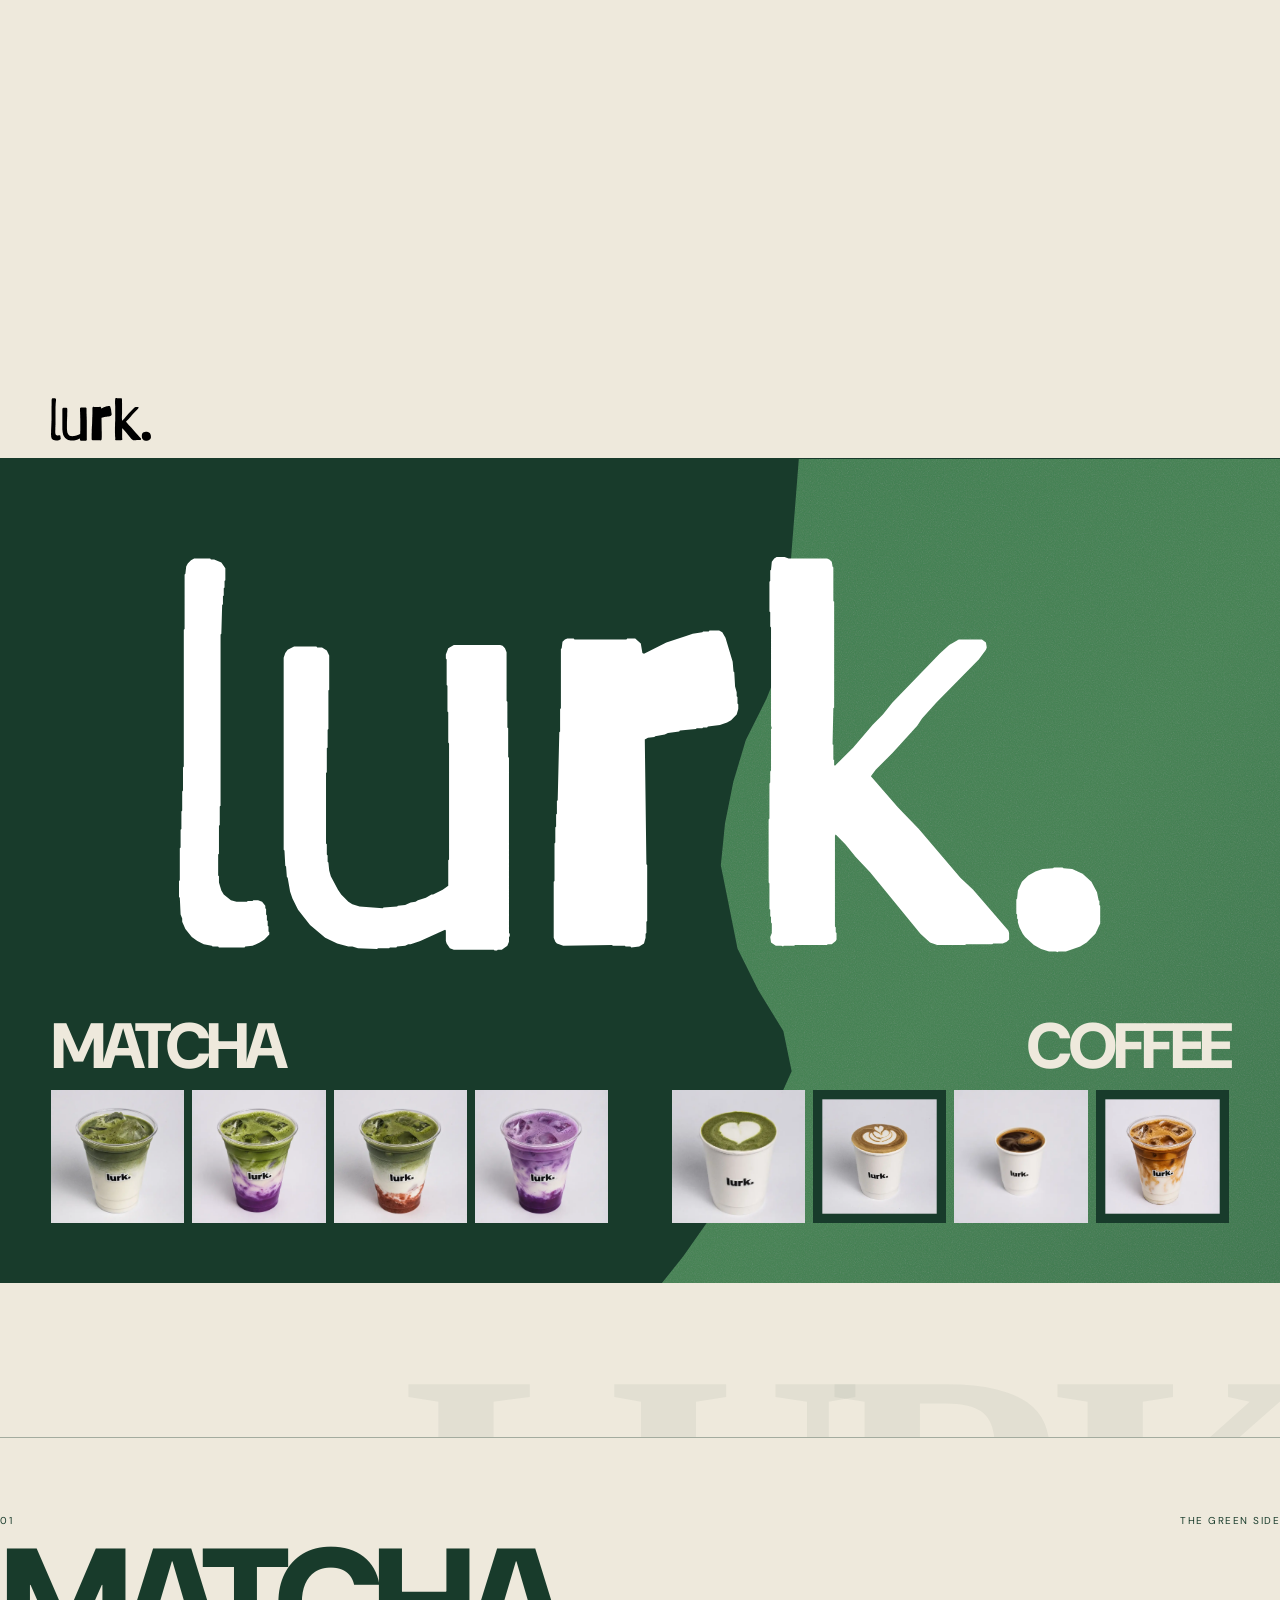
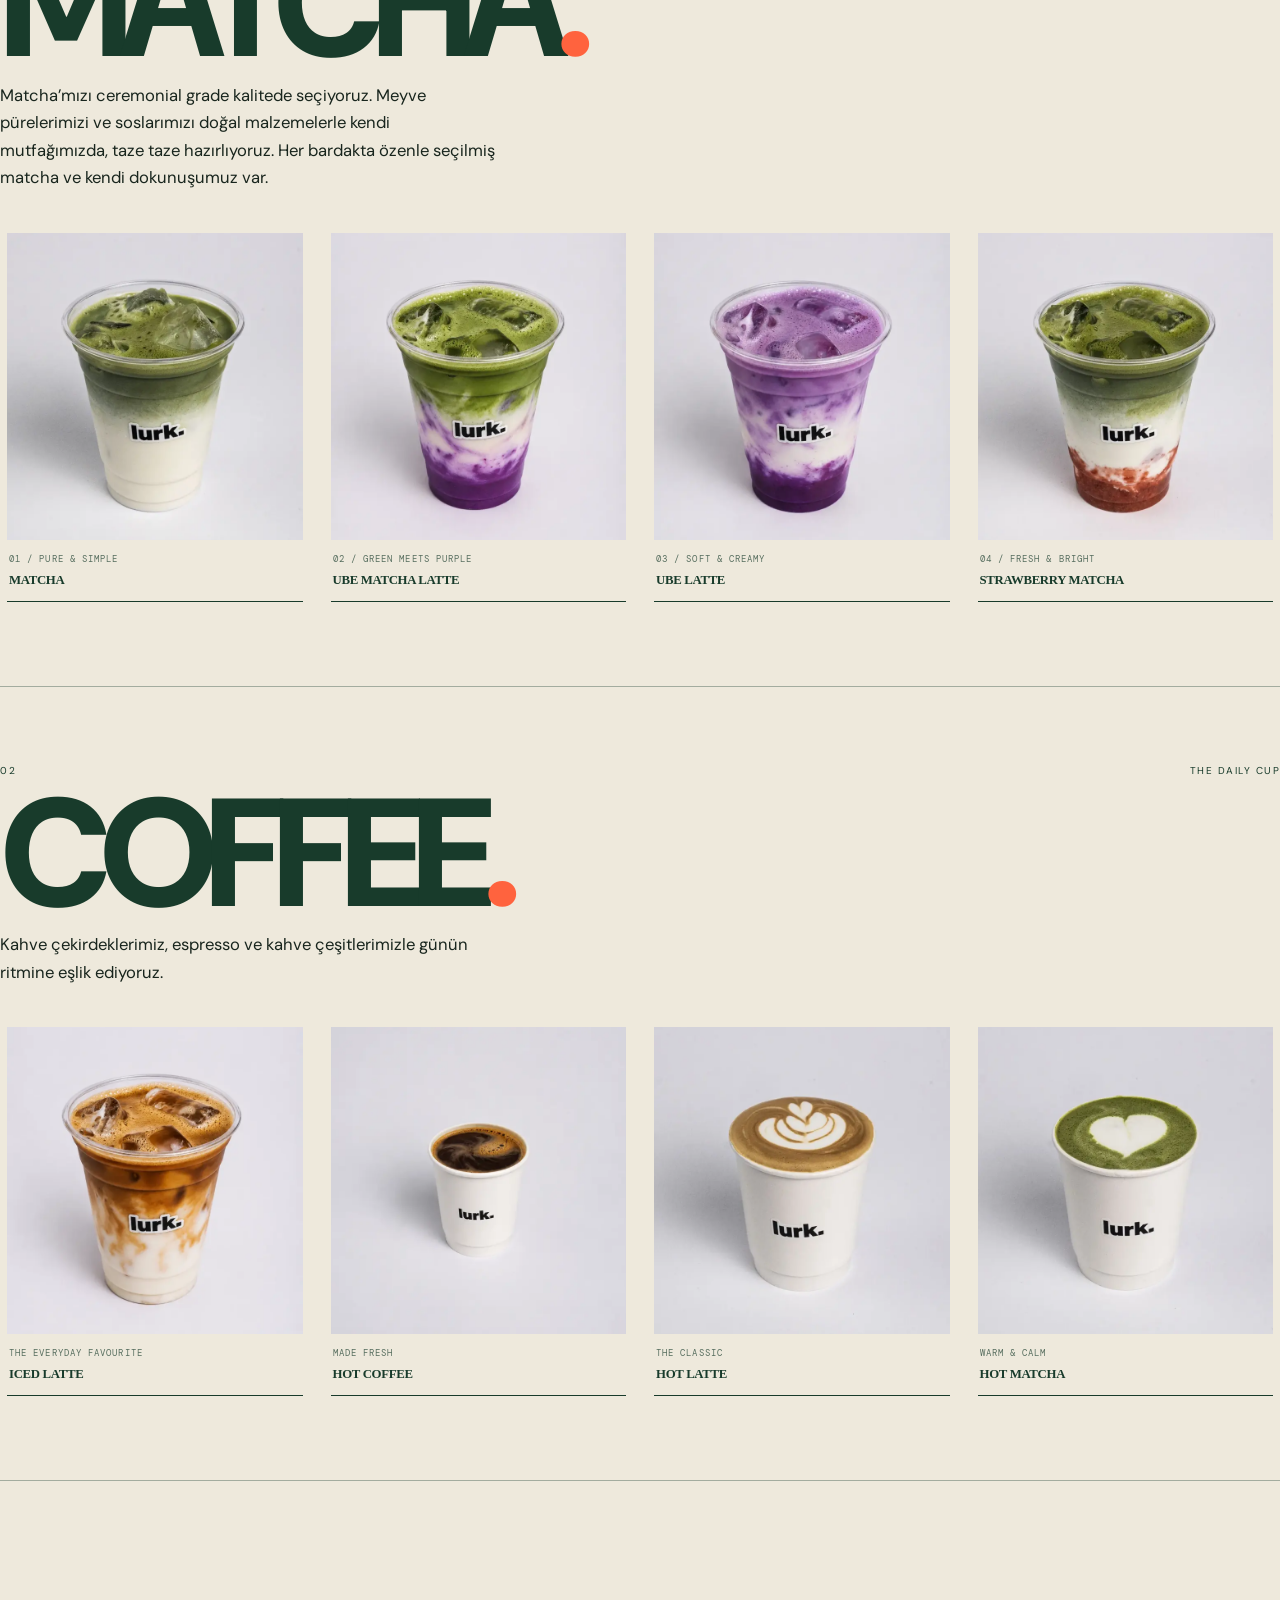
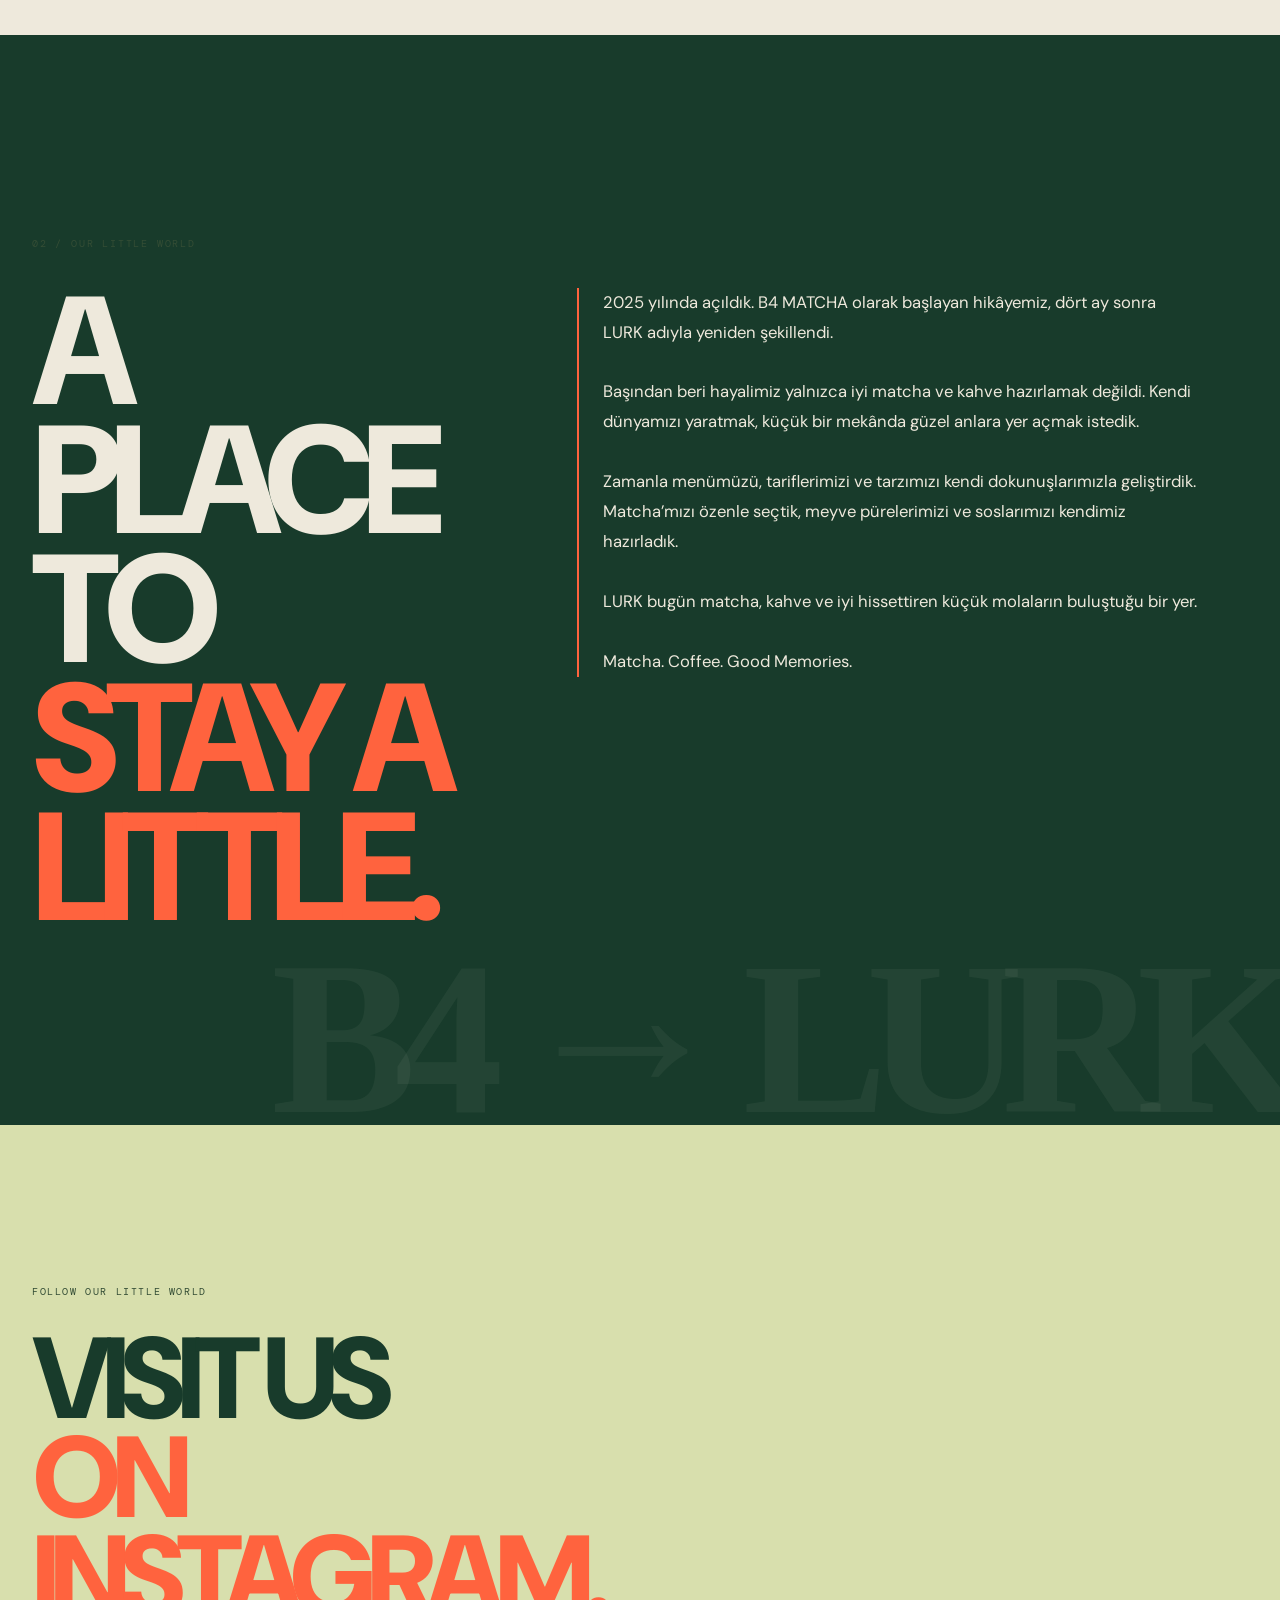
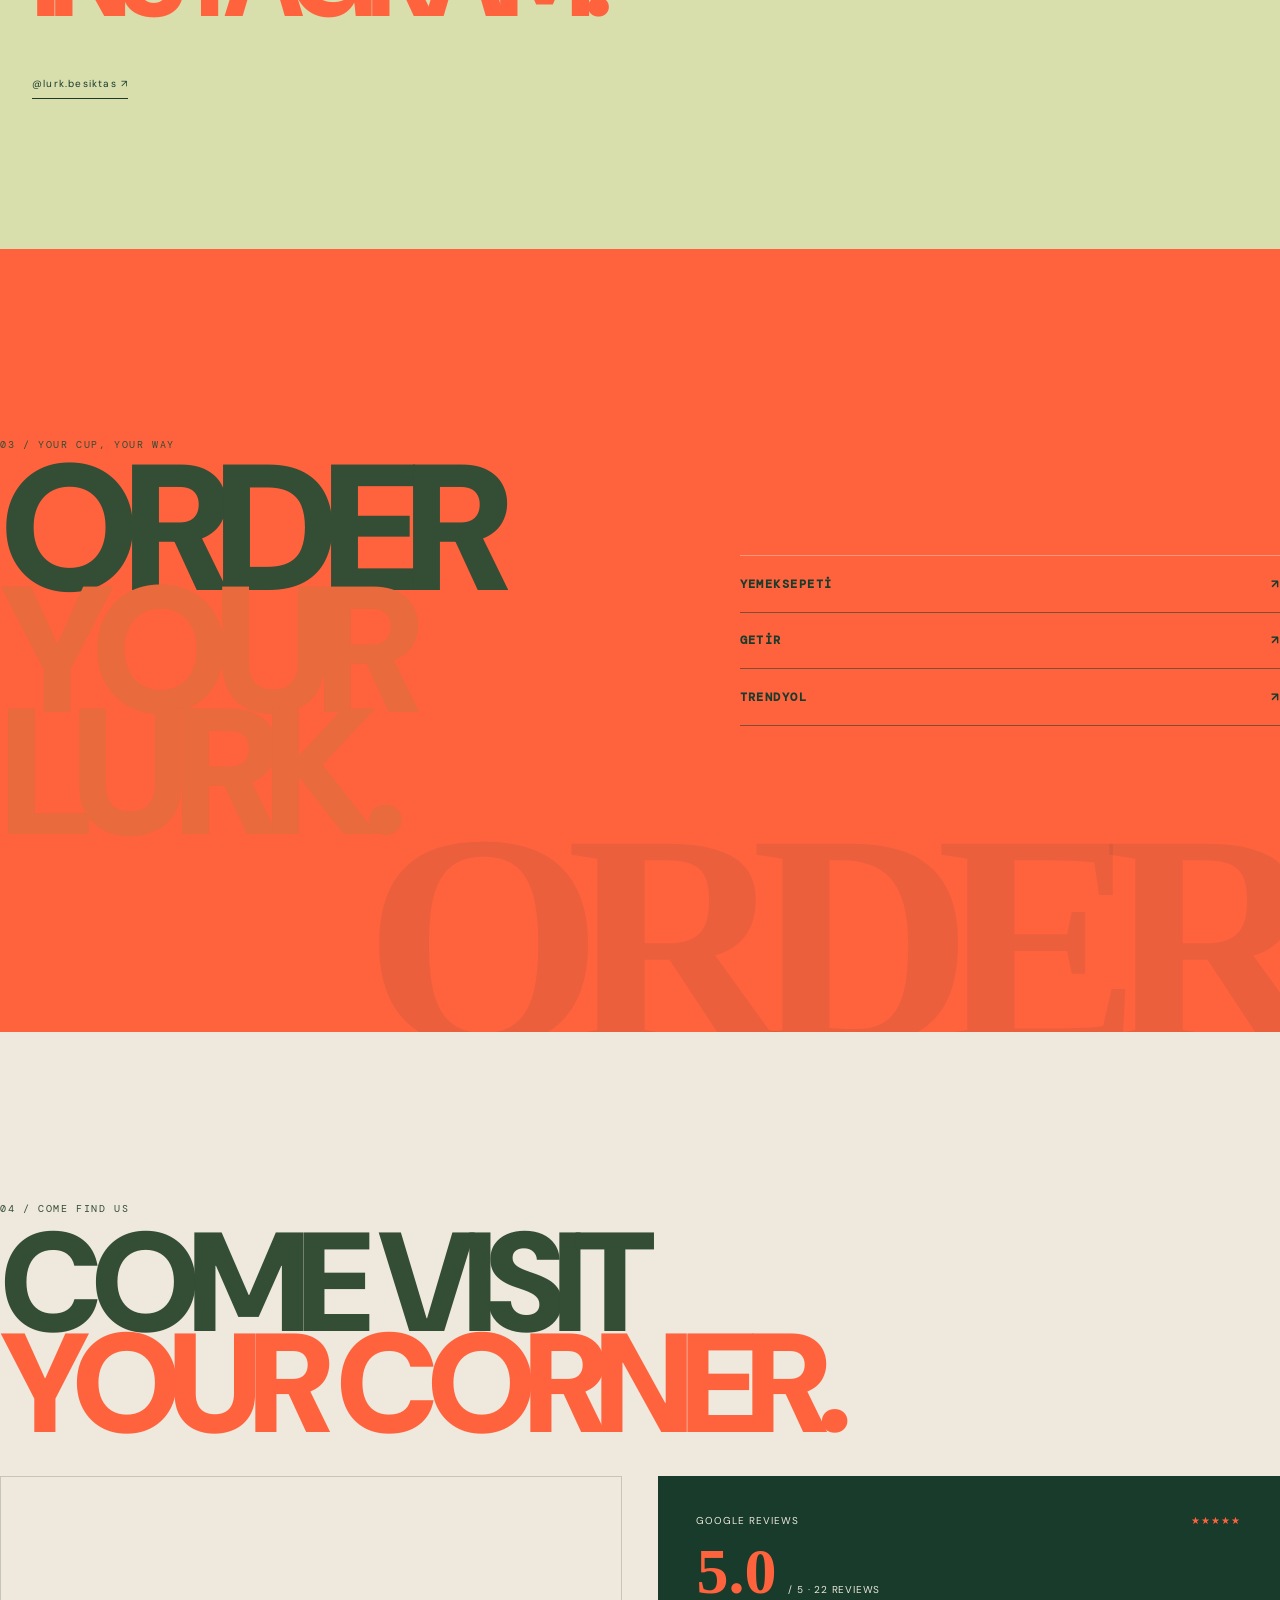
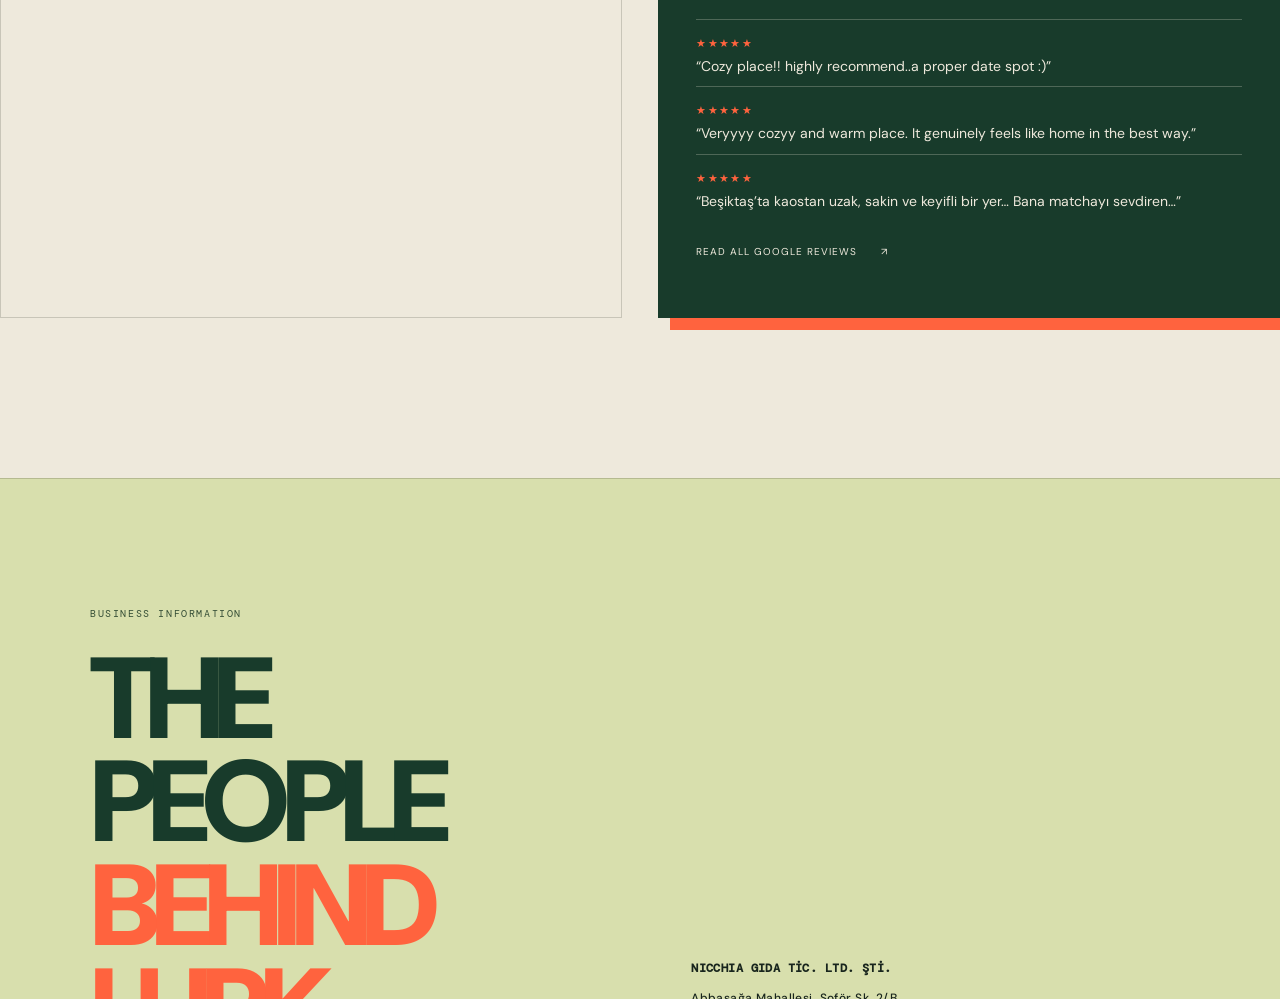
==== commit 276b8c54: "Refresh hero thumbnail background styling" ====
--- a/index.html
+++ b/index.html
@@ -1,4 +1,4 @@
-<!doctype html><html lang="tr"><head><meta charset="UTF-8"><meta name="viewport" content="width=device-width, initial-scale=1.0"><meta name="theme-color" content="#f2eadb"><meta name="description" content="LURK Coffee. Matcha, kahve ve iyi anlar için küçük bir mola."><title>LURK · MATCHA · COFFEE · GOOD MEMORIES</title><link rel="icon" type="image/svg+xml" href="/assets/lurk-logo.svg"><link rel="preconnect" href="https://fonts.googleapis.com"><link rel="preconnect" href="https://fonts.gstatic.com" crossorigin><link href="https://fonts.googleapis.com/css2?family=DM+Mono:wght@400;500&family=DM+Sans:wght@400;500;600;700;800;900&display=swap" rel="stylesheet"><link rel="stylesheet" href="styles.css?v=coffee-cup-balance-2"><script src="app.js" defer></script></head><body class="home-page one-page-site"><header class="site-header"><a class="site-brand" href="#home"><img src="assets/lurk-logo.svg" alt="LURK"></a><button class="site-menu-toggle" aria-expanded="false" aria-label="Menüyü aç">☰</button><nav class="site-nav"><a href="#home">HOME</a><a href="#menu">MENU</a><a href="#our-world">OUR LITTLE WORLD</a><a href="#order">ORDER</a><a href="#visit-us">VISIT US</a></nav></header><main>
+<!doctype html><html lang="tr"><head><meta charset="UTF-8"><meta name="viewport" content="width=device-width, initial-scale=1.0"><meta name="theme-color" content="#f2eadb"><meta name="description" content="LURK Coffee. Matcha, kahve ve iyi anlar için küçük bir mola."><title>LURK · MATCHA · COFFEE · GOOD MEMORIES</title><link rel="icon" type="image/svg+xml" href="/assets/lurk-logo.svg"><link rel="preconnect" href="https://fonts.googleapis.com"><link rel="preconnect" href="https://fonts.gstatic.com" crossorigin><link href="https://fonts.googleapis.com/css2?family=DM+Mono:wght@400;500&family=DM+Sans:wght@400;500;600;700;800;900&display=swap" rel="stylesheet"><link rel="stylesheet" href="styles.css?v=green-thumbnail-blend-1"><script src="app.js" defer></script></head><body class="home-page one-page-site"><header class="site-header"><a class="site-brand" href="#home"><img src="assets/lurk-logo.svg" alt="LURK"></a><button class="site-menu-toggle" aria-expanded="false" aria-label="Menüyü aç">☰</button><nav class="site-nav"><a href="#home">HOME</a><a href="#menu">MENU</a><a href="#our-world">OUR LITTLE WORLD</a><a href="#order">ORDER</a><a href="#visit-us">VISIT US</a></nav></header><main>
 <section id="home" class="poster-hero scroll-section" aria-label="LURK Coffee poster">
  <img class="poster-artwork" src="/assets/lurk-poster-clean.svg?v=3" alt="LURK Coffee poster">
  <div class="hero-logo-wrap"><img class="hero-lurk-logo" src="/assets/lurk-logo.svg" alt="LURK"></div>
--- a/styles.css
+++ b/styles.css
@@ -1196,7 +1196,7 @@
 body.one-page-site .hero-preview-coffee h2{text-align:right}
 body.one-page-site .hero-preview-images{display:grid;grid-template-columns:repeat(4,minmax(0,1fr));gap:8px}
 body.one-page-site .hero-preview-coffee .hero-preview-images{direction:rtl}
-body.one-page-site .hero-preview-images a{display:block;aspect-ratio:1/1;overflow:hidden;background:#eee9dc}
+body.one-page-site .hero-preview-images a{display:block;aspect-ratio:1/1;overflow:hidden;background:#183b2b}
 body.one-page-site .hero-preview-images img{display:block;width:100%;height:100%;object-fit:cover;transition:transform .35s ease}
 body.one-page-site .hero-preview-images a:hover img{transform:scale(1.07)}
 @media(max-width:760px){
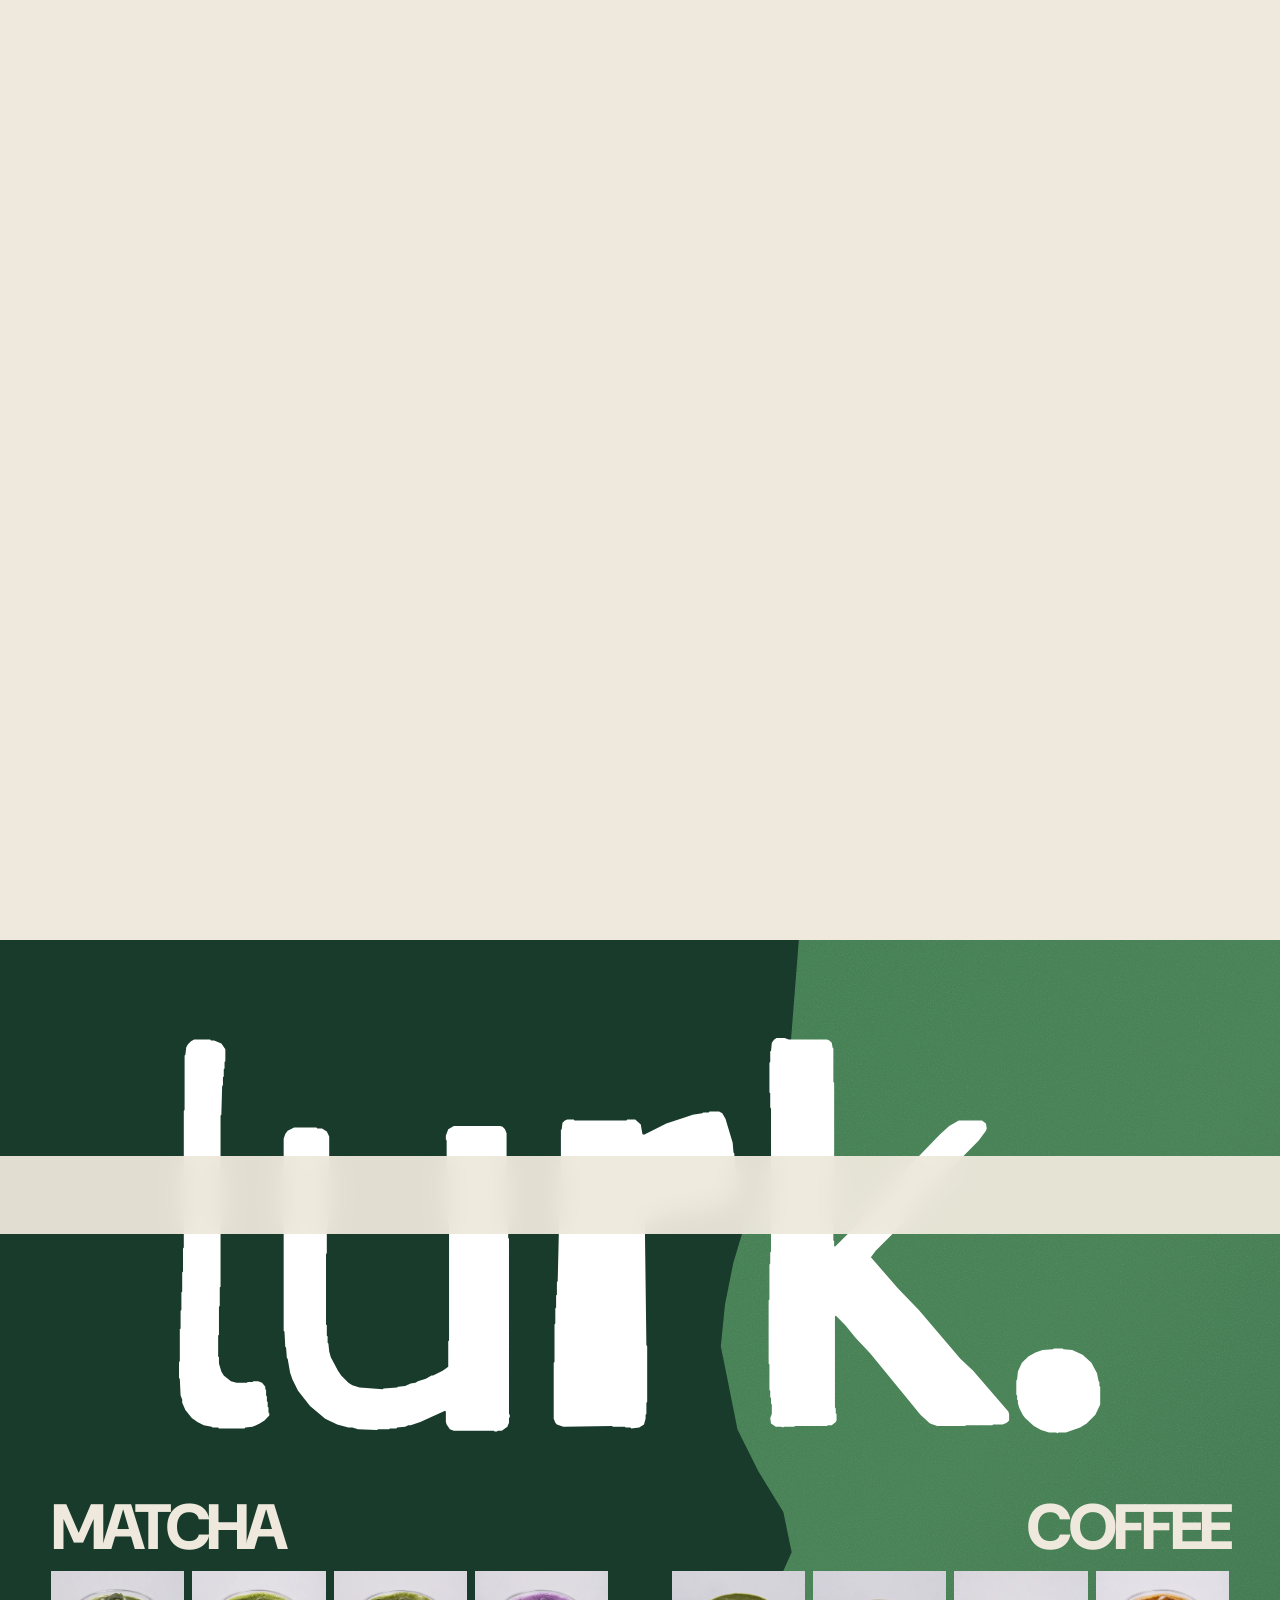
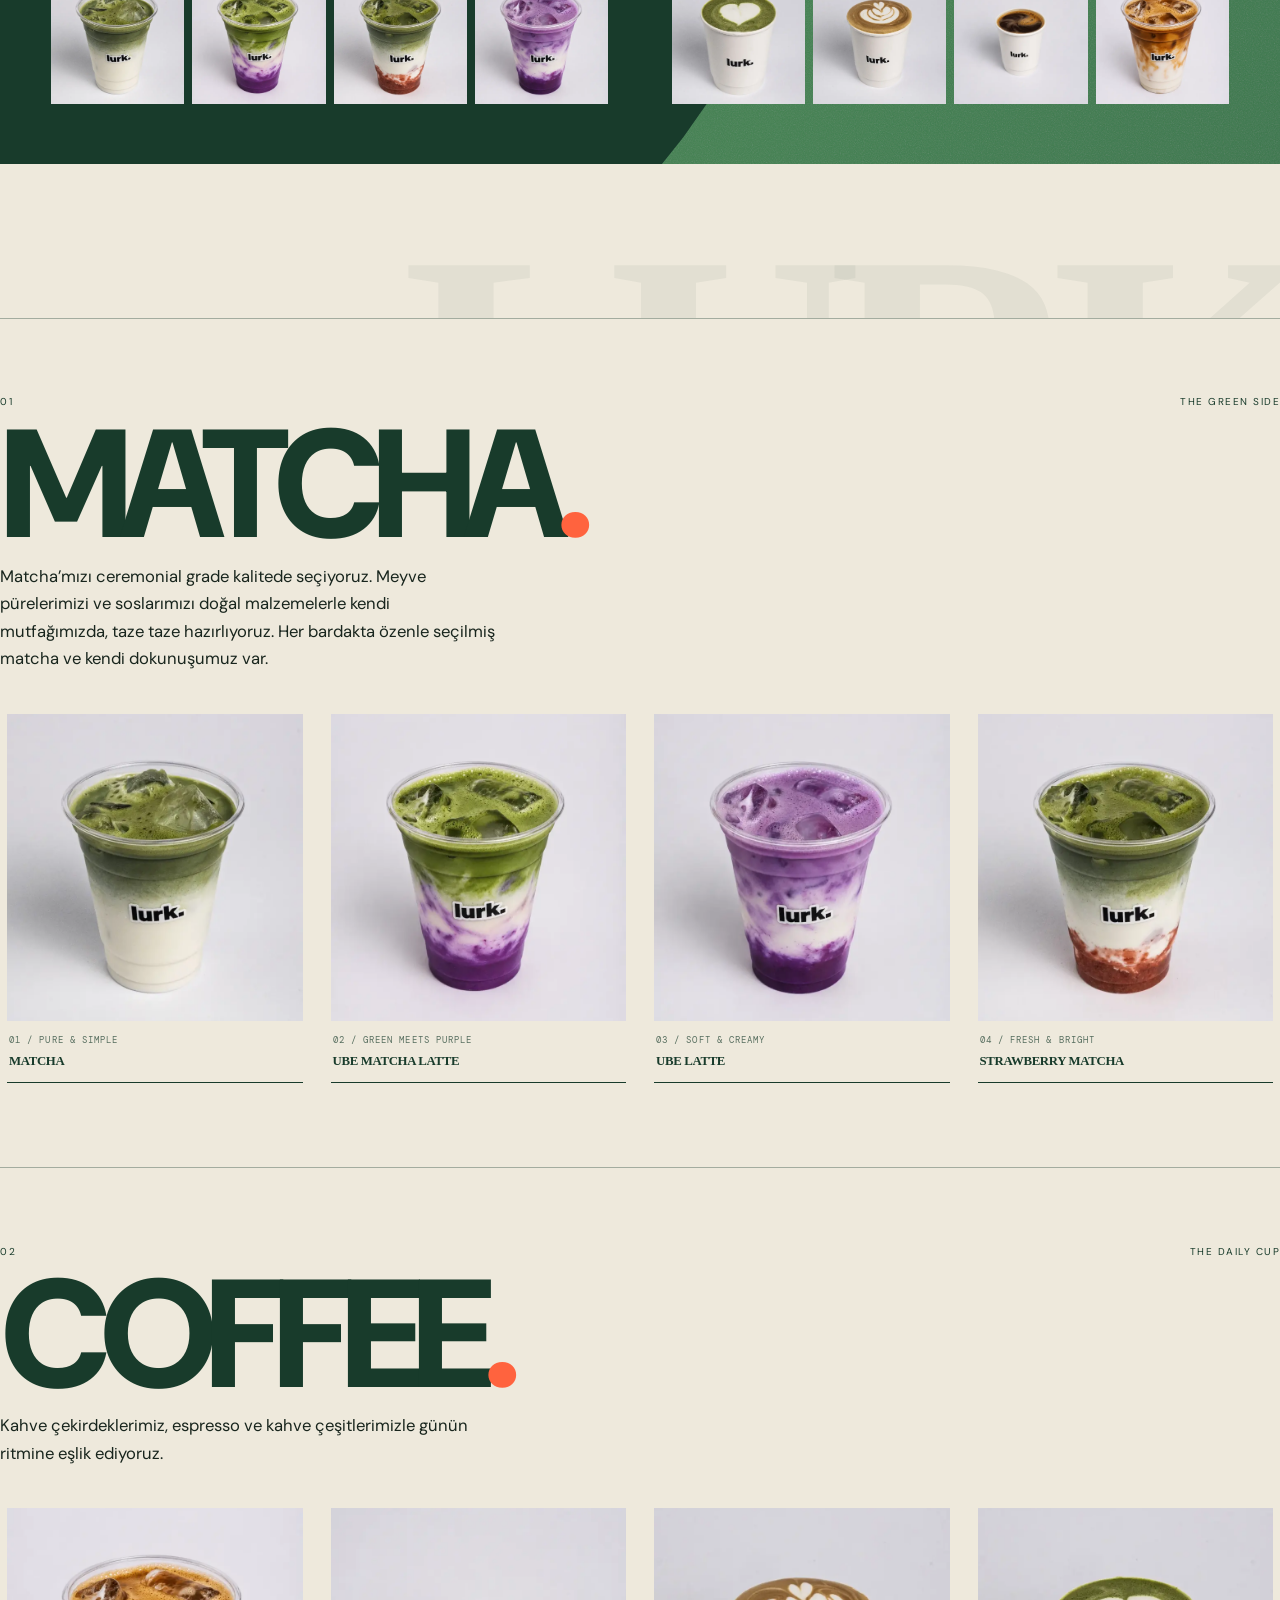
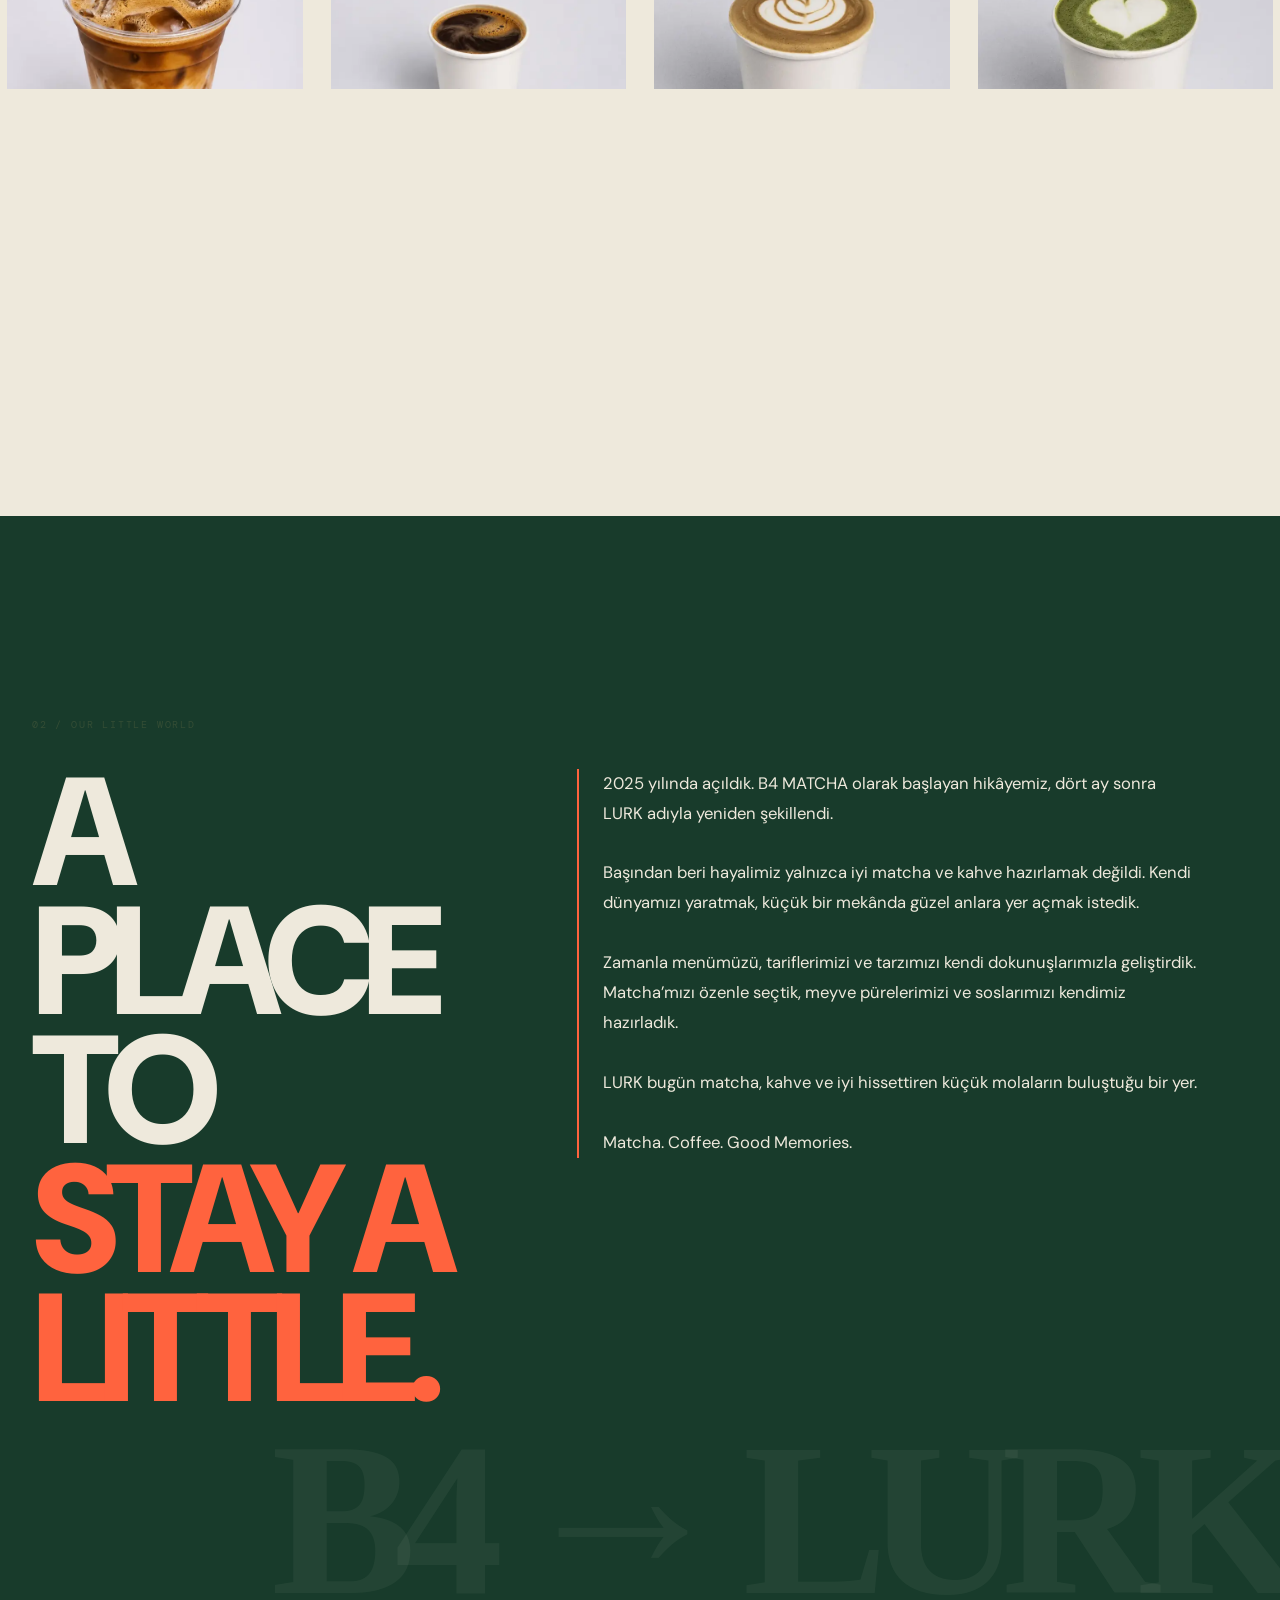
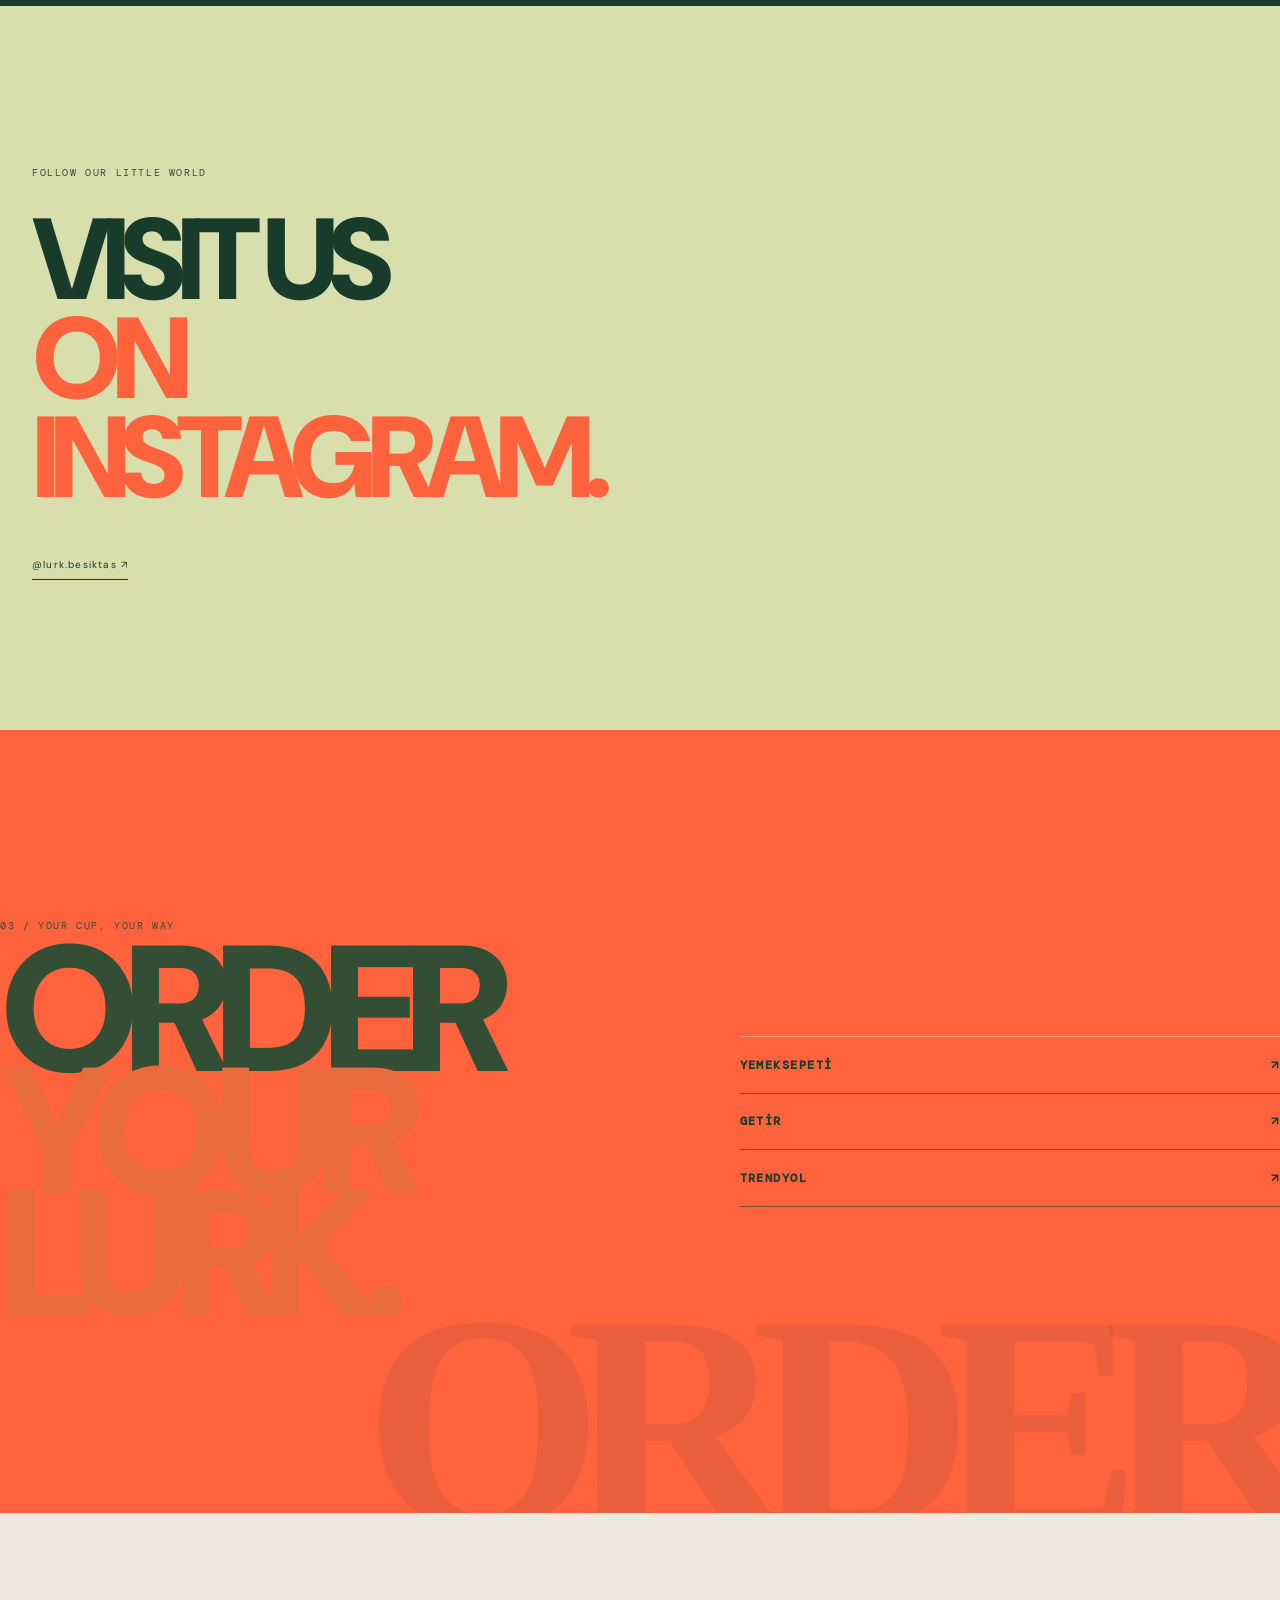
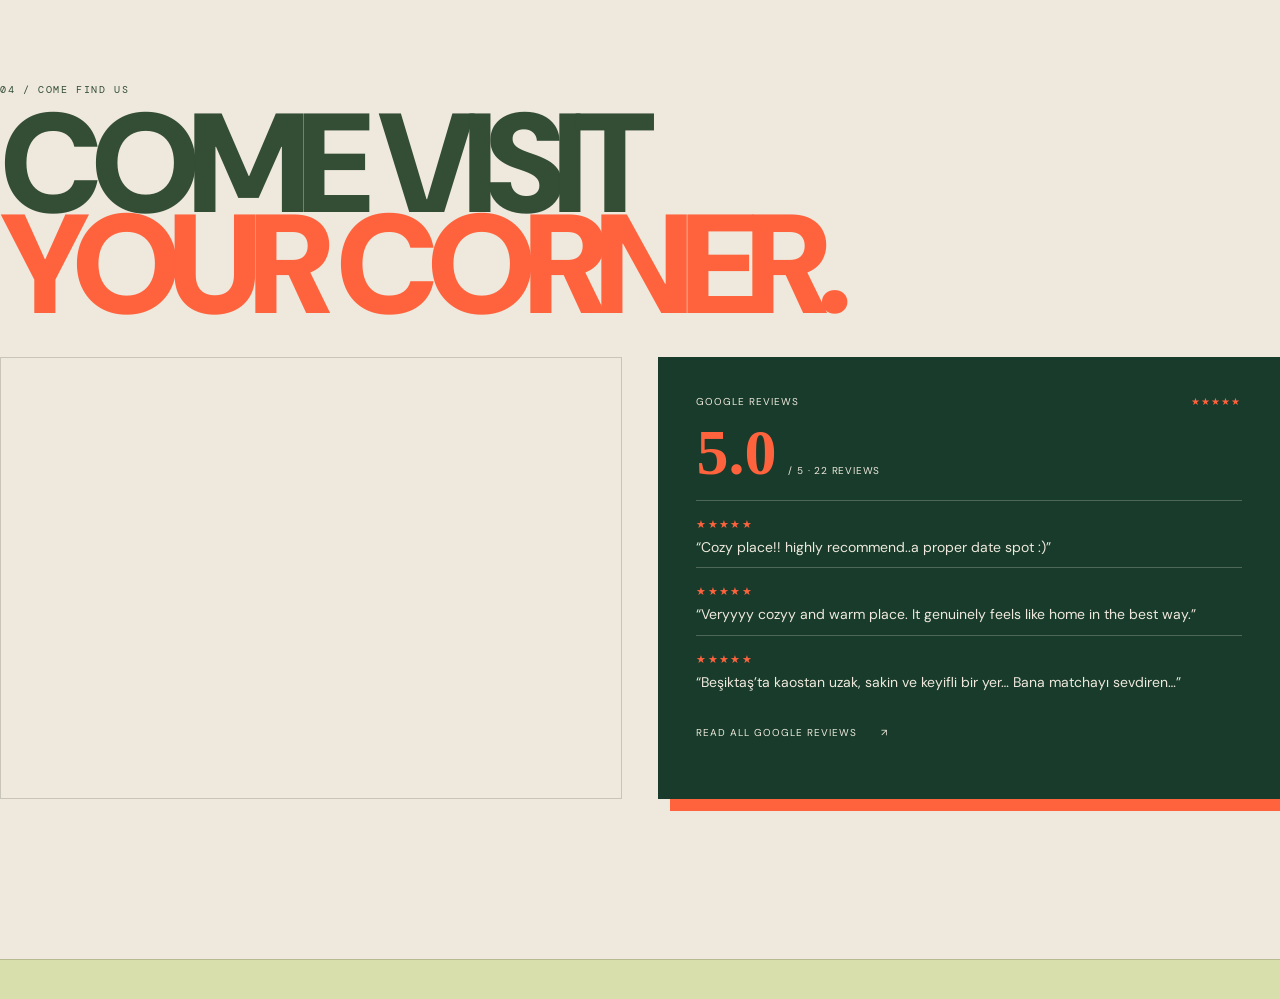
==== commit e1f11e5e: "Refresh coffee thumbnail styling" ====
--- a/index.html
+++ b/index.html
@@ -1,4 +1,4 @@
-<!doctype html><html lang="tr"><head><meta charset="UTF-8"><meta name="viewport" content="width=device-width, initial-scale=1.0"><meta name="theme-color" content="#f2eadb"><meta name="description" content="LURK Coffee. Matcha, kahve ve iyi anlar için küçük bir mola."><title>LURK · MATCHA · COFFEE · GOOD MEMORIES</title><link rel="icon" type="image/svg+xml" href="/assets/lurk-logo.svg"><link rel="preconnect" href="https://fonts.googleapis.com"><link rel="preconnect" href="https://fonts.gstatic.com" crossorigin><link href="https://fonts.googleapis.com/css2?family=DM+Mono:wght@400;500&family=DM+Sans:wght@400;500;600;700;800;900&display=swap" rel="stylesheet"><link rel="stylesheet" href="styles.css?v=green-thumbnail-blend-1"><script src="app.js" defer></script></head><body class="home-page one-page-site"><header class="site-header"><a class="site-brand" href="#home"><img src="assets/lurk-logo.svg" alt="LURK"></a><button class="site-menu-toggle" aria-expanded="false" aria-label="Menüyü aç">☰</button><nav class="site-nav"><a href="#home">HOME</a><a href="#menu">MENU</a><a href="#our-world">OUR LITTLE WORLD</a><a href="#order">ORDER</a><a href="#visit-us">VISIT US</a></nav></header><main>
+<!doctype html><html lang="tr"><head><meta charset="UTF-8"><meta name="viewport" content="width=device-width, initial-scale=1.0"><meta name="theme-color" content="#f2eadb"><meta name="description" content="LURK Coffee. Matcha, kahve ve iyi anlar için küçük bir mola."><title>LURK · MATCHA · COFFEE · GOOD MEMORIES</title><link rel="icon" type="image/svg+xml" href="/assets/lurk-logo.svg"><link rel="preconnect" href="https://fonts.googleapis.com"><link rel="preconnect" href="https://fonts.gstatic.com" crossorigin><link href="https://fonts.googleapis.com/css2?family=DM+Mono:wght@400;500&family=DM+Sans:wght@400;500;600;700;800;900&display=swap" rel="stylesheet"><link rel="stylesheet" href="styles.css?v=coffee-thumbnail-clean-2"><script src="app.js" defer></script></head><body class="home-page one-page-site"><header class="site-header"><a class="site-brand" href="#home"><img src="assets/lurk-logo.svg" alt="LURK"></a><button class="site-menu-toggle" aria-expanded="false" aria-label="Menüyü aç">☰</button><nav class="site-nav"><a href="#home">HOME</a><a href="#menu">MENU</a><a href="#our-world">OUR LITTLE WORLD</a><a href="#order">ORDER</a><a href="#visit-us">VISIT US</a></nav></header><main>
 <section id="home" class="poster-hero scroll-section" aria-label="LURK Coffee poster">
  <img class="poster-artwork" src="/assets/lurk-poster-clean.svg?v=3" alt="LURK Coffee poster">
  <div class="hero-logo-wrap"><img class="hero-lurk-logo" src="/assets/lurk-logo.svg" alt="LURK"></div>
--- a/styles.css
+++ b/styles.css
@@ -1208,21 +1208,16 @@
 }
 
 
-/* Balance the visible cup sizes in the coffee hero thumbnails.
-   The coffee row is RTL, so nth-child(4) appears at the far left. */
-body.one-page-site .hero-preview-coffee .hero-preview-images a:nth-child(1) img,
-body.one-page-site .hero-preview-coffee .hero-preview-images a:nth-child(3) img{
- transform:scale(.86);
+/* Refine coffee thumbnail scale without exposing green edge bands.
+   Keep every photo tile fully covered; only enlarge the cups that read smaller. */
+body.one-page-site .hero-preview-coffee .hero-preview-images img{
+ transform:scale(1);
 }
 body.one-page-site .hero-preview-coffee .hero-preview-images a:nth-child(2) img,
 body.one-page-site .hero-preview-coffee .hero-preview-images a:nth-child(4) img{
- transform:scale(1.18);
-}
-body.one-page-site .hero-preview-coffee .hero-preview-images a:nth-child(1):hover img,
-body.one-page-site .hero-preview-coffee .hero-preview-images a:nth-child(3):hover img{
- transform:scale(.92);
+ transform:scale(1.16);
 }
 body.one-page-site .hero-preview-coffee .hero-preview-images a:nth-child(2):hover img,
 body.one-page-site .hero-preview-coffee .hero-preview-images a:nth-child(4):hover img{
- transform:scale(1.25);
-}
+ transform:scale(1.22);
+}
